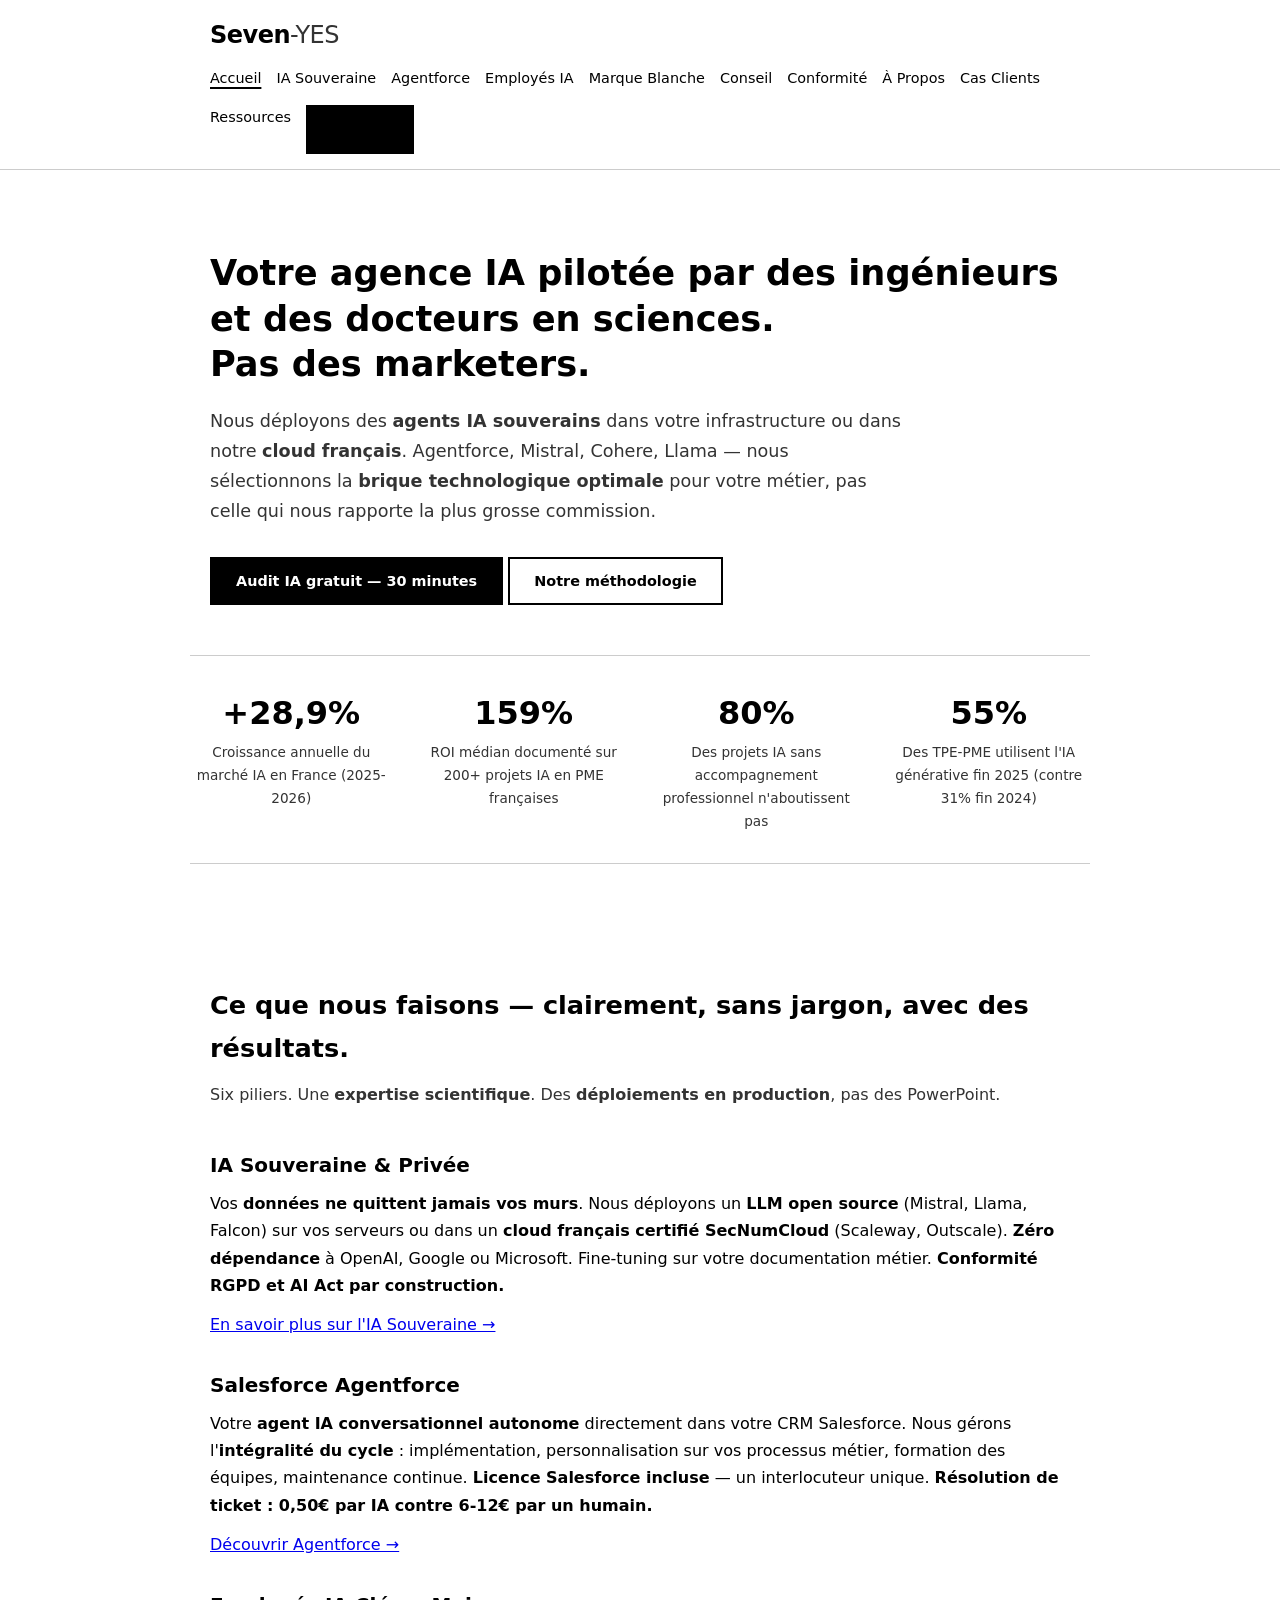
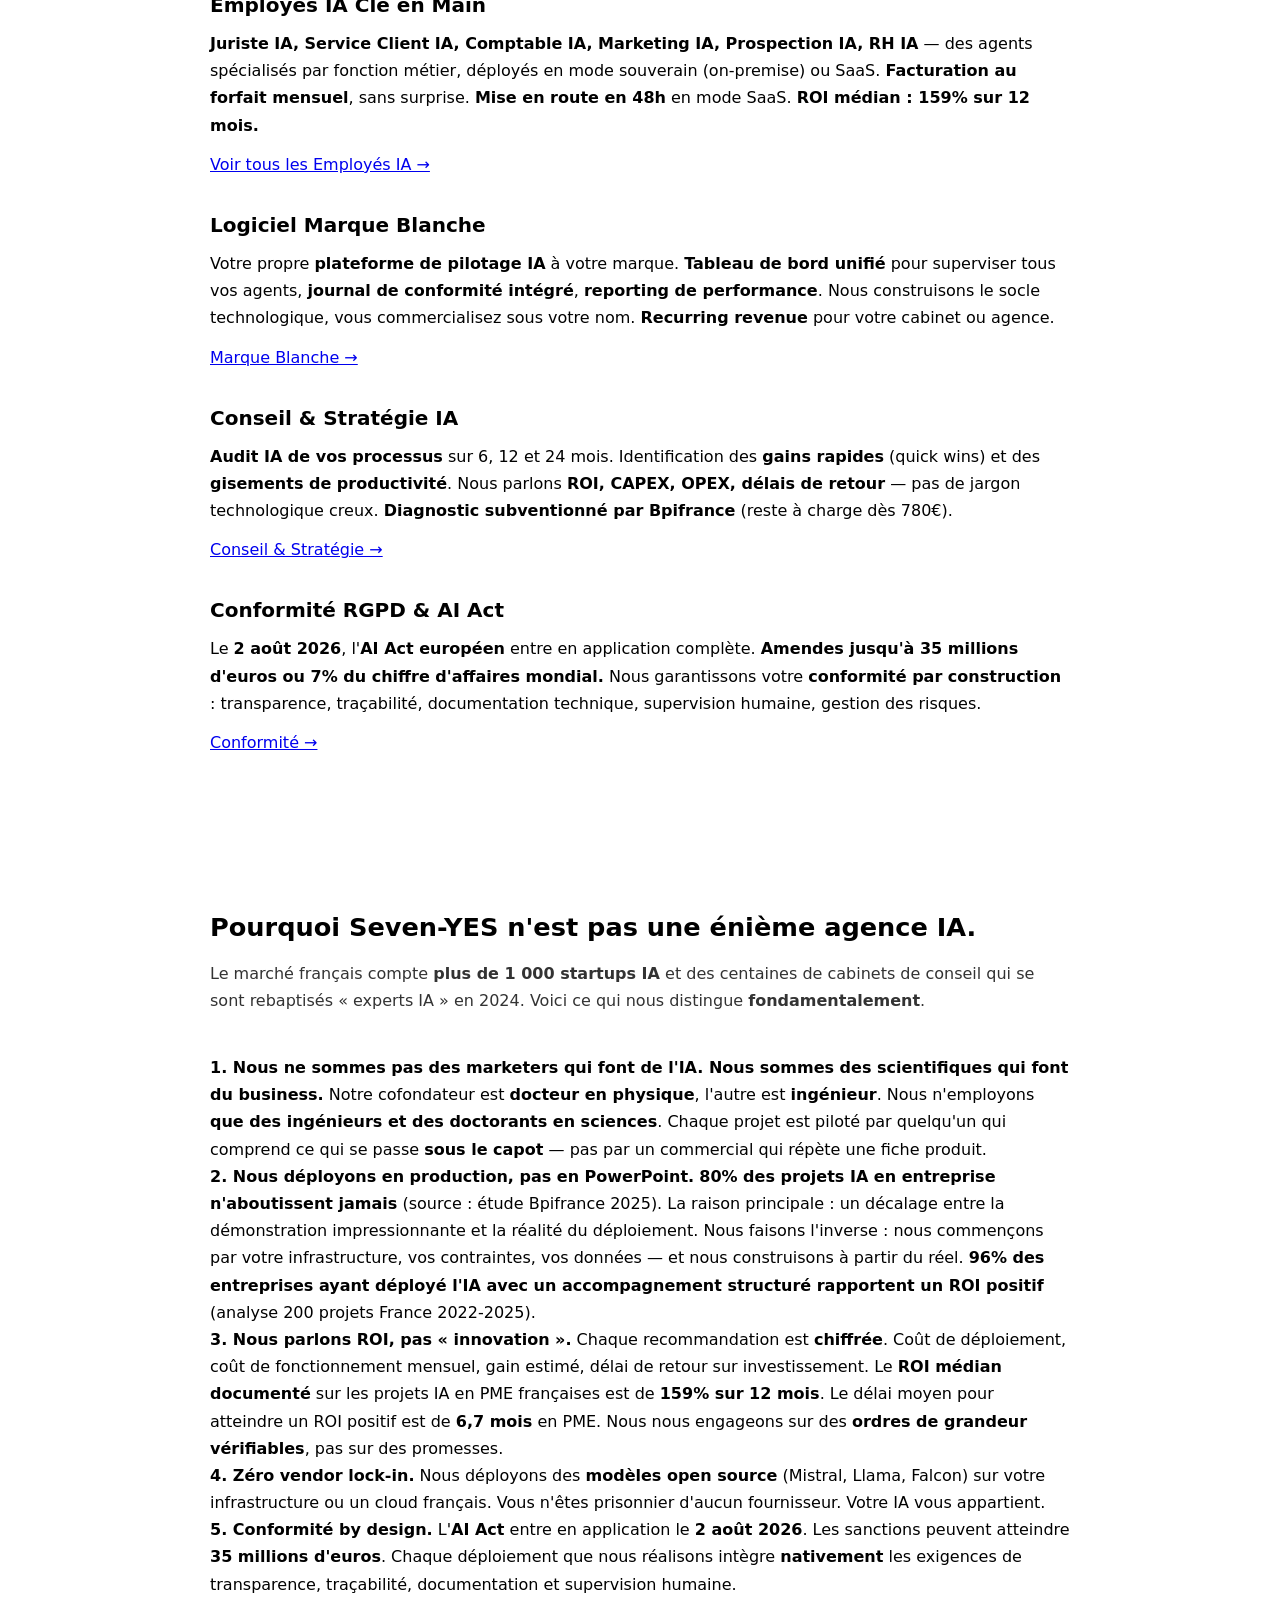
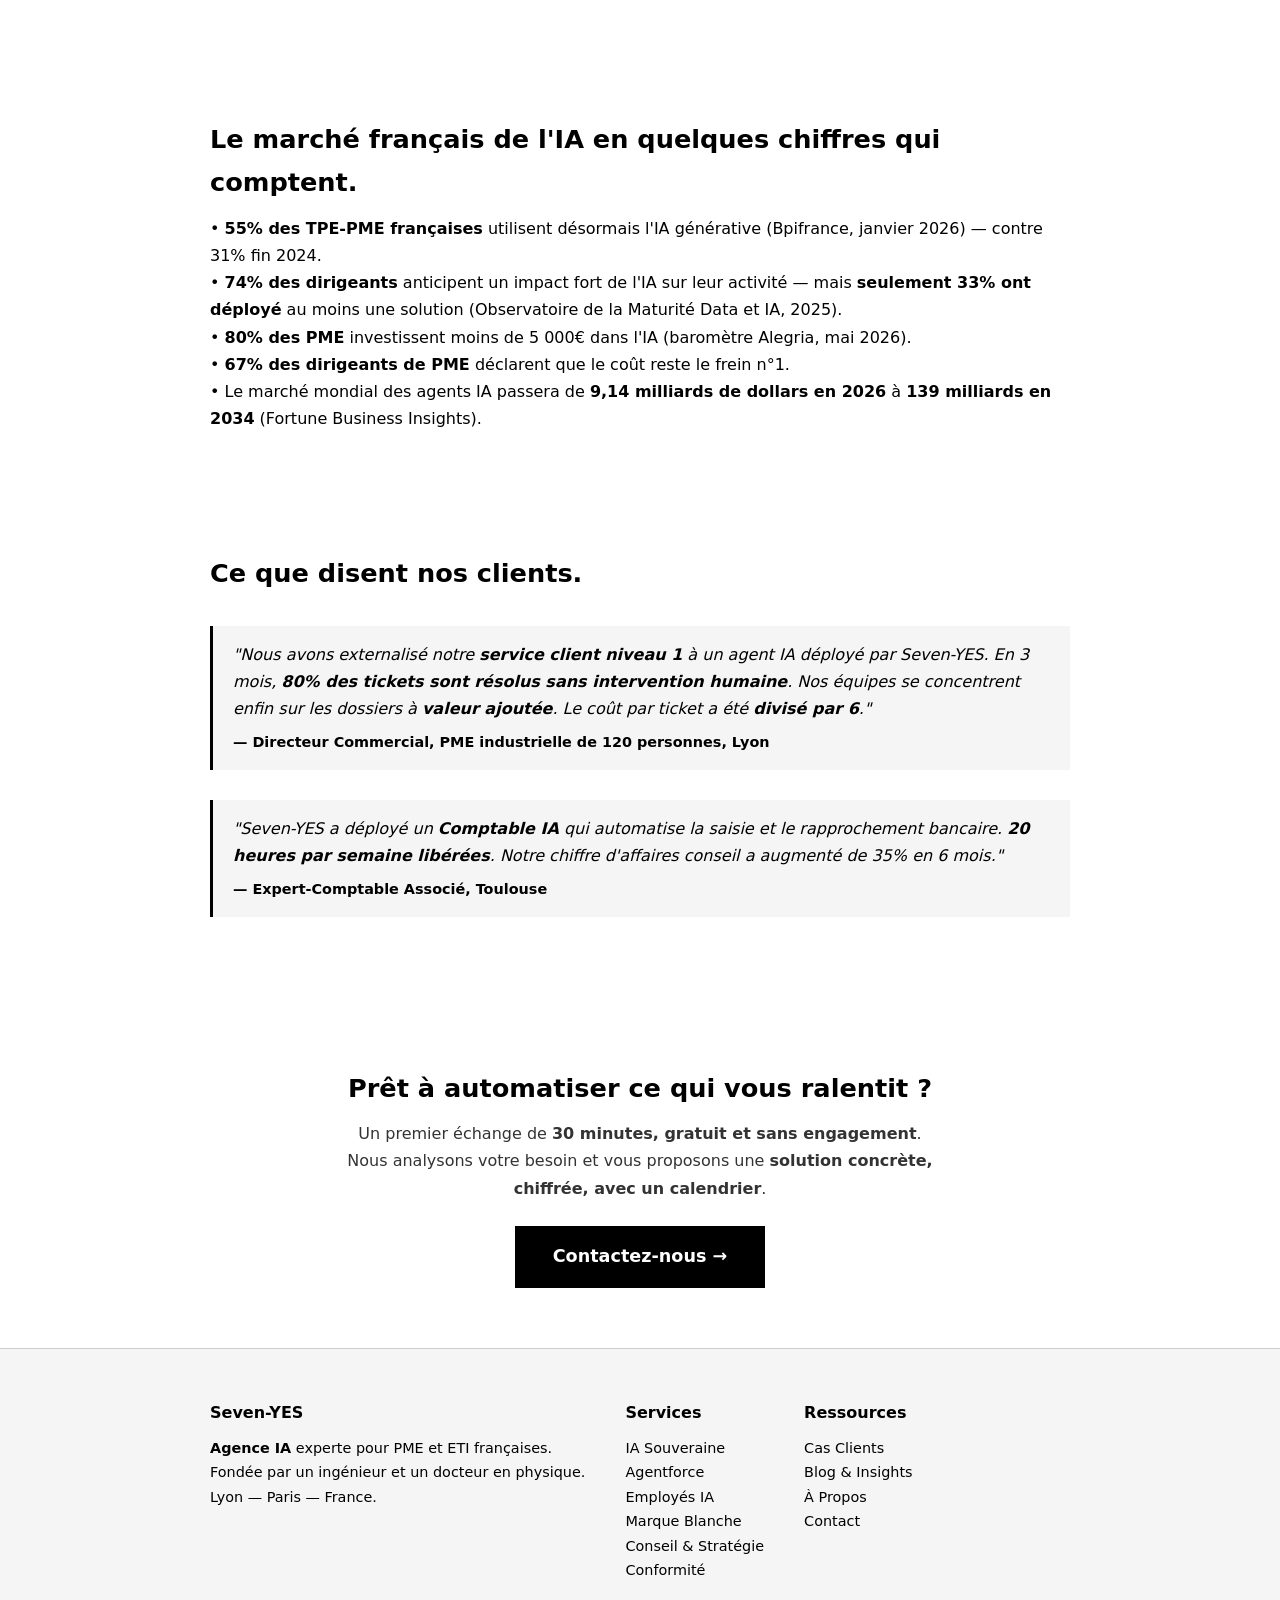
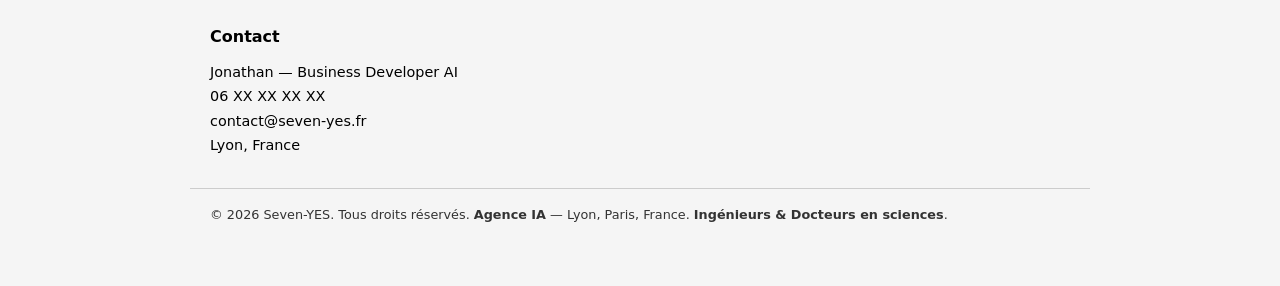
==== index.html @ 1651f6ec "Update index.html" ====
<!DOCTYPE html>
<html lang="fr">
<head>
    <meta charset="UTF-8">
    <meta name="viewport" content="width=device-width, initial-scale=1.0">
    <title>Seven-YES — Agence IA experte | Ingénieurs &amp; Docteurs en sciences | IA souveraine, Agentforce, Employés IA</title>
    <meta name="description" content="Agence IA créée par un ingénieur et un docteur en physique. Nous déployons votre IA souveraine, intégrons Agentforce, créons vos employés IA et votre logiciel en marque blanche. Audit gratuit. Lyon, Paris, France.">
    <link rel="stylesheet" href="style.css">
</head>
<body>
    <header>
        <div class="container">
            <nav>
                <div class="logo">Seven<span>-YES</span></div>
                <div class="nav-links">
                    <a href="index.html" class="active">Accueil</a>
                    <a href="ia-souveraine.html">IA Souveraine</a>
                    <a href="agentforce.html">Agentforce</a>
                    <a href="employes-ia.html">Employés IA</a>
                    <a href="logiciel-marque-blanche.html">Marque Blanche</a>
                    <a href="conseil-strategie.html">Conseil</a>
                    <a href="conformite.html">Conformité</a>
                    <a href="a-propos.html">À Propos</a>
                    <a href="cas-clients.html">Cas Clients</a>
                    <a href="blog.html">Ressources</a>
                    <a href="contact.html" class="btn btn-primary">Contact</a>
                </div>
            </nav>
        </div>
    </header>

    <section class="hero">
        <div class="container">
            <h1>Votre <strong>agence IA</strong> pilotée par des <strong>ingénieurs</strong> et des <strong>docteurs en sciences</strong>.<br>Pas des marketers.</h1>
            <p>Nous déployons des <strong>agents IA souverains</strong> dans votre infrastructure ou dans notre <strong>cloud français</strong>. Agentforce, Mistral, Cohere, Llama — nous sélectionnons la <strong>brique technologique optimale</strong> pour votre métier, pas celle qui nous rapporte la plus grosse commission.</p>
            <div class="btn-group">
                <a href="contact.html" class="btn btn-accent">Audit IA gratuit — 30 minutes</a>
                <a href="conseil-strategie.html" class="btn btn-outline">Notre méthodologie</a>
            </div>
        </div>
    </section>

    <div class="trust-bar">
        <div class="trust-item">
            <div class="num">+28,9%</div>
            <div class="label">Croissance annuelle du marché IA en France (2025-2026)</div>
        </div>
        <div class="trust-item">
            <div class="num">159%</div>
            <div class="label">ROI médian documenté sur 200+ projets IA en PME françaises</div>
        </div>
        <div class="trust-item">
            <div class="num">80%</div>
            <div class="label">Des projets IA sans accompagnement professionnel n'aboutissent pas</div>
        </div>
        <div class="trust-item">
            <div class="num">55%</div>
            <div class="label">Des TPE-PME utilisent l'IA générative fin 2025 (contre 31% fin 2024)</div>
        </div>
    </div>

    <section>
        <div class="container">
            <h2 class="section-title">Ce que nous faisons — <strong>clairement</strong>, <strong>sans jargon</strong>, <strong>avec des résultats</strong>.</h2>
            <p class="section-subtitle">Six piliers. Une <strong>expertise scientifique</strong>. Des <strong>déploiements en production</strong>, pas des PowerPoint.</p>

            <div class="content-block">
                <h3>IA Souveraine &amp; Privée</h3>
                <p>Vos <strong>données ne quittent jamais vos murs</strong>. Nous déployons un <strong>LLM open source</strong> (Mistral, Llama, Falcon) sur vos serveurs ou dans un <strong>cloud français certifié SecNumCloud</strong> (Scaleway, Outscale). <strong>Zéro dépendance</strong> à OpenAI, Google ou Microsoft. Fine-tuning sur votre documentation métier. <strong>Conformité RGPD et AI Act par construction.</strong></p>
                <a href="ia-souveraine.html">En savoir plus sur l'IA Souveraine →</a>
            </div>

            <div class="content-block">
                <h3>Salesforce Agentforce</h3>
                <p>Votre <strong>agent IA conversationnel autonome</strong> directement dans votre CRM Salesforce. Nous gérons l'<strong>intégralité du cycle</strong> : implémentation, personnalisation sur vos processus métier, formation des équipes, maintenance continue. <strong>Licence Salesforce incluse</strong> — un interlocuteur unique. <strong>Résolution de ticket : 0,50€ par IA contre 6-12€ par un humain.</strong></p>
                <a href="agentforce.html">Découvrir Agentforce →</a>
            </div>

            <div class="content-block">
                <h3>Employés IA Clé en Main</h3>
                <p><strong>Juriste IA, Service Client IA, Comptable IA, Marketing IA, Prospection IA, RH IA</strong> — des agents spécialisés par fonction métier, déployés en mode souverain (on-premise) ou SaaS. <strong>Facturation au forfait mensuel</strong>, sans surprise. <strong>Mise en route en 48h</strong> en mode SaaS. <strong>ROI médian : 159% sur 12 mois.</strong></p>
                <a href="employes-ia.html">Voir tous les Employés IA →</a>
            </div>

            <div class="content-block">
                <h3>Logiciel Marque Blanche</h3>
                <p>Votre propre <strong>plateforme de pilotage IA</strong> à votre marque. <strong>Tableau de bord unifié</strong> pour superviser tous vos agents, <strong>journal de conformité intégré</strong>, <strong>reporting de performance</strong>. Nous construisons le socle technologique, vous commercialisez sous votre nom. <strong>Recurring revenue</strong> pour votre cabinet ou agence.</p>
                <a href="logiciel-marque-blanche.html">Marque Blanche →</a>
            </div>

            <div class="content-block">
                <h3>Conseil &amp; Stratégie IA</h3>
                <p><strong>Audit IA de vos processus</strong> sur 6, 12 et 24 mois. Identification des <strong>gains rapides</strong> (quick wins) et des <strong>gisements de productivité</strong>. Nous parlons <strong>ROI, CAPEX, OPEX, délais de retour</strong> — pas de jargon technologique creux. <strong>Diagnostic subventionné par Bpifrance</strong> (reste à charge dès 780€).</p>
                <a href="conseil-strategie.html">Conseil &amp; Stratégie →</a>
            </div>

            <div class="content-block">
                <h3>Conformité RGPD &amp; AI Act</h3>
                <p>Le <strong>2 août 2026</strong>, l'<strong>AI Act européen</strong> entre en application complète. <strong>Amendes jusqu'à 35 millions d'euros ou 7% du chiffre d'affaires mondial.</strong> Nous garantissons votre <strong>conformité par construction</strong> : transparence, traçabilité, documentation technique, supervision humaine, gestion des risques.</p>
                <a href="conformite.html">Conformité →</a>
            </div>
        </div>
    </section>

    <section>
        <div class="container">
            <h2 class="section-title">Pourquoi <strong>Seven-YES</strong> n'est pas une énième agence IA.</h2>
            <p class="section-subtitle">Le marché français compte <strong>plus de 1 000 startups IA</strong> et des centaines de cabinets de conseil qui se sont rebaptisés « experts IA » en 2024. Voici ce qui nous distingue <strong>fondamentalement</strong>.</p>

            <p><strong>1. Nous ne sommes pas des marketers qui font de l'IA. Nous sommes des scientifiques qui font du business.</strong> Notre cofondateur est <strong>docteur en physique</strong>, l'autre est <strong>ingénieur</strong>. Nous n'employons <strong>que des ingénieurs et des doctorants en sciences</strong>. Chaque projet est piloté par quelqu'un qui comprend ce qui se passe <strong>sous le capot</strong> — pas par un commercial qui répète une fiche produit.</p>

            <p><strong>2. Nous déployons en production, pas en PowerPoint.</strong> <strong>80% des projets IA en entreprise n'aboutissent jamais</strong> (source : étude Bpifrance 2025). La raison principale : un décalage entre la démonstration impressionnante et la réalité du déploiement. Nous faisons l'inverse : nous commençons par votre infrastructure, vos contraintes, vos données — et nous construisons à partir du réel. <strong>96% des entreprises ayant déployé l'IA avec un accompagnement structuré rapportent un ROI positif</strong> (analyse 200 projets France 2022-2025).</p>

            <p><strong>3. Nous parlons ROI, pas « innovation ».</strong> Chaque recommandation est <strong>chiffrée</strong>. Coût de déploiement, coût de fonctionnement mensuel, gain estimé, délai de retour sur investissement. Le <strong>ROI médian documenté</strong> sur les projets IA en PME françaises est de <strong>159% sur 12 mois</strong>. Le délai moyen pour atteindre un ROI positif est de <strong>6,7 mois</strong> en PME. Nous nous engageons sur des <strong>ordres de grandeur vérifiables</strong>, pas sur des promesses.</p>

            <p><strong>4. Zéro vendor lock-in.</strong> Nous déployons des <strong>modèles open source</strong> (Mistral, Llama, Falcon) sur votre infrastructure ou un cloud français. Vous n'êtes prisonnier d'aucun fournisseur. Votre IA vous appartient.</p>

            <p><strong>5. Conformité by design.</strong> L'<strong>AI Act</strong> entre en application le <strong>2 août 2026</strong>. Les sanctions peuvent atteindre <strong>35 millions d'euros</strong>. Chaque déploiement que nous réalisons intègre <strong>nativement</strong> les exigences de transparence, traçabilité, documentation et supervision humaine.</p>
        </div>
    </section>

    <section>
        <div class="container">
            <h2 class="section-title">Le marché français de l'IA en <strong>quelques chiffres</strong> qui comptent.</h2>
            <p>• <strong>55% des TPE-PME françaises</strong> utilisent désormais l'IA générative (Bpifrance, janvier 2026) — contre 31% fin 2024.</p>
            <p>• <strong>74% des dirigeants</strong> anticipent un impact fort de l'IA sur leur activité — mais <strong>seulement 33% ont déployé</strong> au moins une solution (Observatoire de la Maturité Data et IA, 2025).</p>
            <p>• <strong>80% des PME</strong> investissent moins de 5 000€ dans l'IA (baromètre Alegria, mai 2026).</p>
            <p>• <strong>67% des dirigeants de PME</strong> déclarent que le coût reste le frein n°1.</p>
            <p>• Le marché mondial des agents IA passera de <strong>9,14 milliards de dollars en 2026</strong> à <strong>139 milliards en 2034</strong> (Fortune Business Insights).</p>
        </div>
    </section>

    <section>
        <div class="container">
            <h2 class="section-title">Ce que disent nos clients.</h2>
            <div class="testimonial">
                <p>"Nous avons externalisé notre <strong>service client niveau 1</strong> à un agent IA déployé par Seven-YES. En 3 mois, <strong>80% des tickets sont résolus sans intervention humaine</strong>. Nos équipes se concentrent enfin sur les dossiers à <strong>valeur ajoutée</strong>. Le coût par ticket a été <strong>divisé par 6</strong>."</p>
                <div class="author">— Directeur Commercial, PME industrielle de 120 personnes, Lyon</div>
            </div>
            <div class="testimonial">
                <p>"Seven-YES a déployé un <strong>Comptable IA</strong> qui automatise la saisie et le rapprochement bancaire. <strong>20 heures par semaine libérées</strong>. Notre chiffre d'affaires conseil a augmenté de 35% en 6 mois."</p>
                <div class="author">— Expert-Comptable Associé, Toulouse</div>
            </div>
        </div>
    </section>

    <section style="text-align:center;">
        <div class="container">
            <h2 class="section-title">Prêt à <strong>automatiser ce qui vous ralentit</strong> ?</h2>
            <p style="color:var(--text-muted); margin-bottom:24px; max-width:600px; margin-left:auto; margin-right:auto;">Un premier échange de <strong>30 minutes, gratuit et sans engagement</strong>. Nous analysons votre besoin et vous proposons une <strong>solution concrète, chiffrée, avec un calendrier</strong>.</p>
            <a href="contact.html" class="btn btn-accent" style="font-size:1.1rem; padding:14px 36px;">Contactez-nous →</a>
        </div>
    </section>

    <footer>
        <div class="container">
            <div>
                <h4>Seven-YES</h4>
                <p><strong>Agence IA</strong> experte pour PME et ETI françaises.<br>Fondée par un ingénieur et un docteur en physique.<br>Lyon — Paris — France.</p>
            </div>
            <div>
                <h4>Services</h4>
                <p><a href="ia-souveraine.html">IA Souveraine</a></p>
                <p><a href="agentforce.html">Agentforce</a></p>
                <p><a href="employes-ia.html">Employés IA</a></p>
                <p><a href="logiciel-marque-blanche.html">Marque Blanche</a></p>
                <p><a href="conseil-strategie.html">Conseil &amp; Stratégie</a></p>
                <p><a href="conformite.html">Conformité</a></p>
            </div>
            <div>
                <h4>Ressources</h4>
                <p><a href="cas-clients.html">Cas Clients</a></p>
                <p><a href="blog.html">Blog &amp; Insights</a></p>
                <p><a href="a-propos.html">À Propos</a></p>
                <p><a href="contact.html">Contact</a></p>
            </div>
            <div>
                <h4>Contact</h4>
                <p>Jonathan — Business Developer AI</p>
                <p>06 XX XX XX XX</p>
                <p>contact@seven-yes.fr</p>
                <p>Lyon, France</p>
            </div>
        </div>
        <div class="container bottom">
            <p>© 2026 Seven-YES. Tous droits réservés. <strong>Agence IA</strong> — Lyon, Paris, France. <strong>Ingénieurs &amp; Docteurs en sciences</strong>.</p>
        </div>
    </footer>
</body>
</html>
---- style.css ----
:root {
    --bg: #ffffff;
    --text: #000000;
    --text-muted: #333333;
    --border: #cccccc;
    --accent: #000000;
    --accent-hover: #333333;
    --surface: #f5f5f5;
    --font: 'Inter', system-ui, -apple-system, sans-serif;
}

* { margin: 0; padding: 0; box-sizing: border-box; }

body {
    font-family: var(--font);
    color: var(--text);
    background: var(--bg);
    line-height: 1.7;
    font-size: 16px;
}

.container {
    max-width: 900px;
    margin: 0 auto;
    padding: 0 20px;
}

/* Header / Nav */
header {
    border-bottom: 1px solid var(--border);
    padding: 15px 0;
    background: var(--bg);
}
.logo {
    font-weight: 700;
    font-size: 1.5rem;
    letter-spacing: -0.5px;
}
.logo span { font-weight: 400; color: var(--text-muted); }

nav {
    display: flex;
    justify-content: space-between;
    align-items: center;
    flex-wrap: wrap;
    gap: 10px;
}

.nav-links {
    display: flex;
    gap: 15px;
    flex-wrap: wrap;
}
.nav-links a {
    text-decoration: none;
    color: var(--text);
    font-weight: 500;
    font-size: 0.9rem;
}
.nav-links a:hover,
.nav-links a.active {
    text-decoration: underline;
    text-underline-offset: 4px;
    text-decoration-thickness: 2px;
}

.btn {
    display: inline-block;
    padding: 10px 24px;
    font-weight: 600;
    border: 2px solid var(--accent);
    background: var(--accent);
    color: #fff;
    text-decoration: none;
    font-size: 0.9rem;
    transition: background 0.2s;
}
.btn:hover { background: var(--accent-hover); }
.btn-outline {
    background: transparent;
    color: var(--accent);
}
.btn-outline:hover {
    background: var(--accent);
    color: #fff;
}
.btn-accent {
    background: var(--accent);
    border-color: var(--accent);
    color: #fff;
}

/* Hero */
.hero {
    padding: 80px 0 50px;
    text-align: left;
}
.hero h1 {
    font-size: 2.2rem;
    line-height: 1.3;
    margin-bottom: 20px;
}
.hero p {
    font-size: 1.1rem;
    color: var(--text-muted);
    max-width: 700px;
    margin-bottom: 30px;
}

/* Trust bar */
.trust-bar {
    display: flex;
    flex-wrap: wrap;
    gap: 30px;
    padding: 30px 0;
    border-top: 1px solid var(--border);
    border-bottom: 1px solid var(--border);
    margin: 0 auto 60px;
    max-width: 900px;
}
.trust-item {
    flex: 1 1 200px;
    text-align: center;
}
.trust-item .num {
    font-size: 2rem;
    font-weight: 700;
    color: var(--text);
}
.trust-item .label {
    font-size: 0.85rem;
    color: var(--text-muted);
}

/* Sections */
section {
    padding: 60px 0;
}
.section-title {
    font-size: 1.6rem;
    margin-bottom: 10px;
    font-weight: 700;
}
.section-subtitle {
    color: var(--text-muted);
    margin-bottom: 40px;
    font-size: 1rem;
}

/* Text blocks – NO CARDS */
.content-block {
    margin-bottom: 30px;
}
.content-block h3 {
    font-size: 1.25rem;
    margin-bottom: 8px;
    font-weight: 700;
}
.content-block p {
    margin-bottom: 12px;
}

/* Testimonial */
.testimonial {
    border-left: 3px solid var(--accent);
    padding: 15px 20px;
    margin: 30px 0;
    background: var(--surface);
}
.testimonial p {
    font-style: italic;
    margin-bottom: 8px;
}
.testimonial .author {
    font-weight: 600;
    font-size: 0.9rem;
}

/* Footer */
footer {
    background: var(--surface);
    border-top: 1px solid var(--border);
    padding: 50px 0 30px;
    font-size: 0.9rem;
}
footer .container {
    display: flex;
    flex-wrap: wrap;
    gap: 40px;
    margin-bottom: 30px;
}
footer h4 {
    font-size: 1rem;
    margin-bottom: 10px;
}
footer a {
    color: var(--text);
    text-decoration: none;
}
footer a:hover { text-decoration: underline; }
.bottom {
    border-top: 1px solid var(--border);
    padding-top: 15px;
    text-align: center;
    color: var(--text-muted);
    font-size: 0.8rem;
}

/* Forms */
.form-group {
    margin-bottom: 20px;
}
.form-group label {
    display: block;
    font-weight: 600;
    margin-bottom: 5px;
}
.form-group input,
.form-group textarea {
    width: 100%;
    padding: 10px;
    border: 2px solid var(--border);
    font-family: inherit;
    font-size: 1rem;
    background: #fff;
}
.form-group textarea {
    min-height: 120px;
    resize: vertical;
}

/* Logo marks */
.brand-logo {
    font-weight: 700;
    letter-spacing: 0.5px;
    border-bottom: 2px solid var(--accent);
    padding-bottom: 1px;
}

/* Responsive */
@media (max-width: 600px) {
    .hero h1 { font-size: 1.6rem; }
}
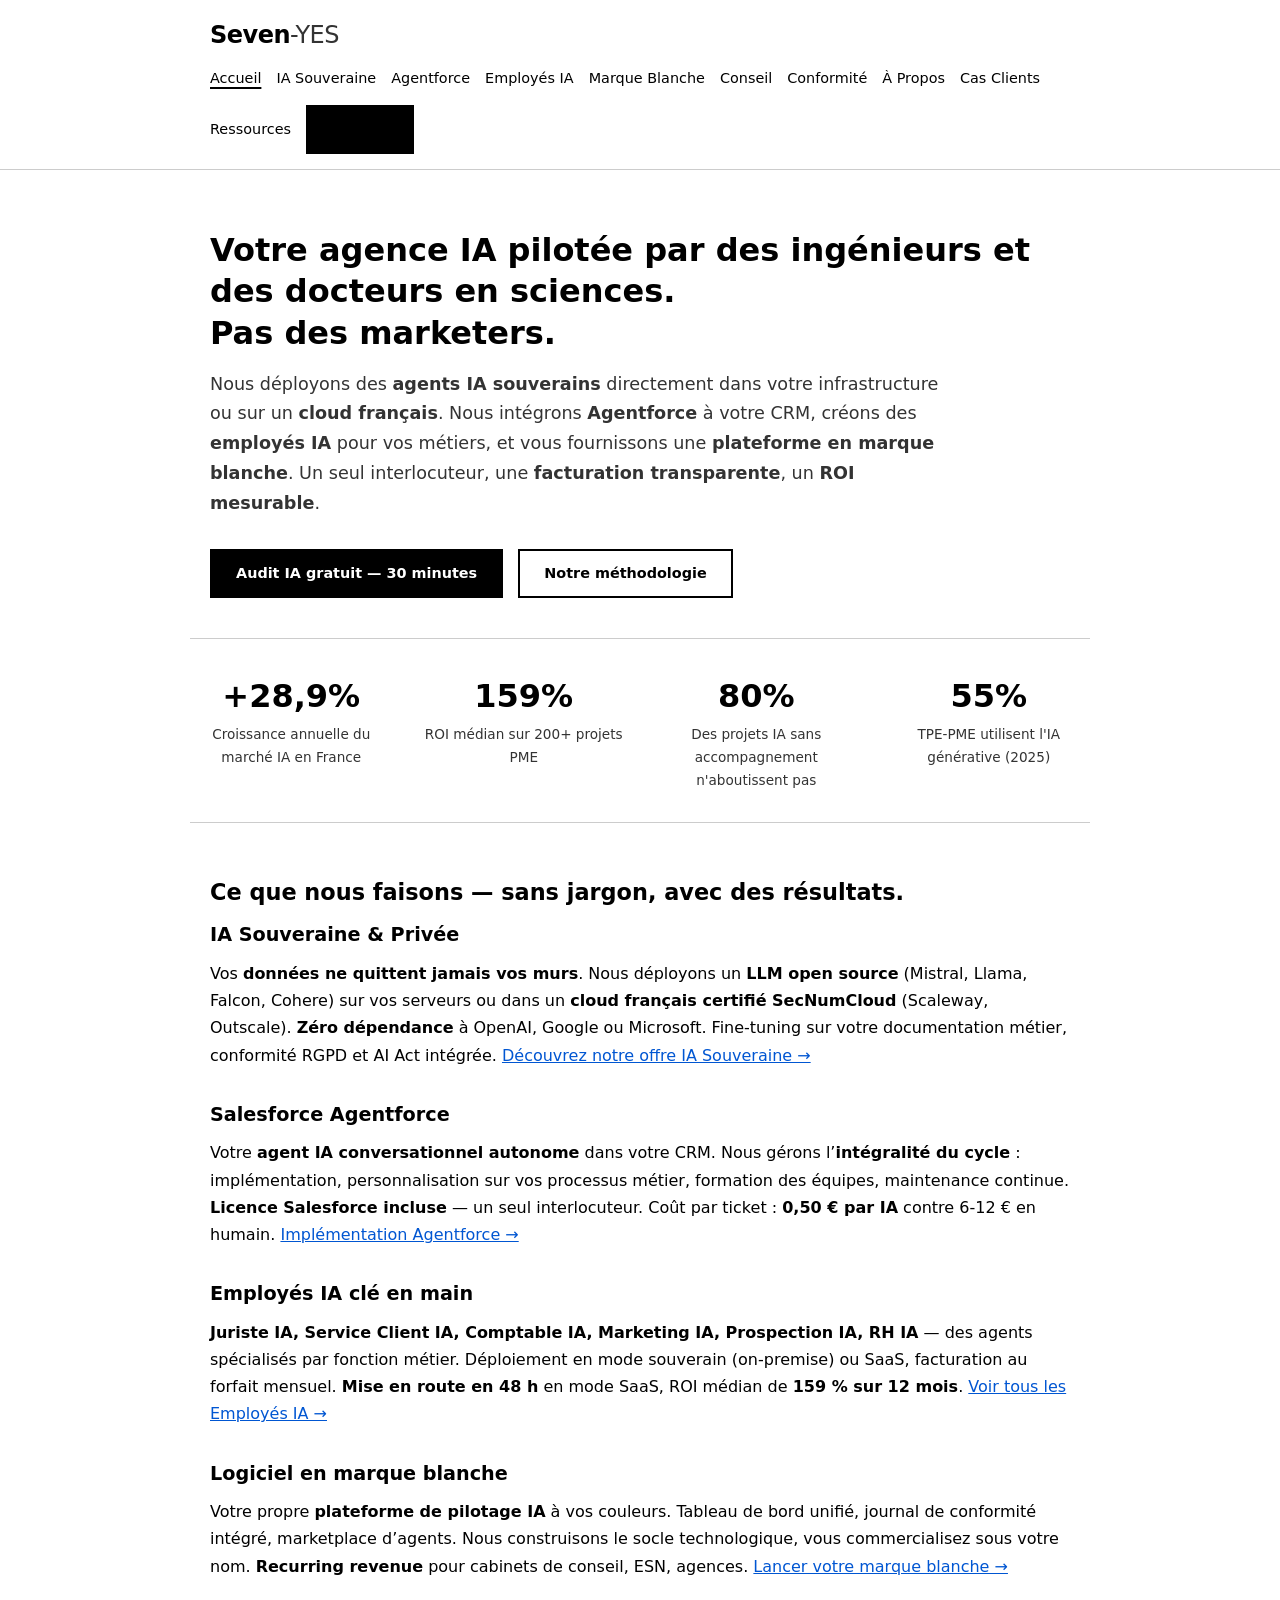
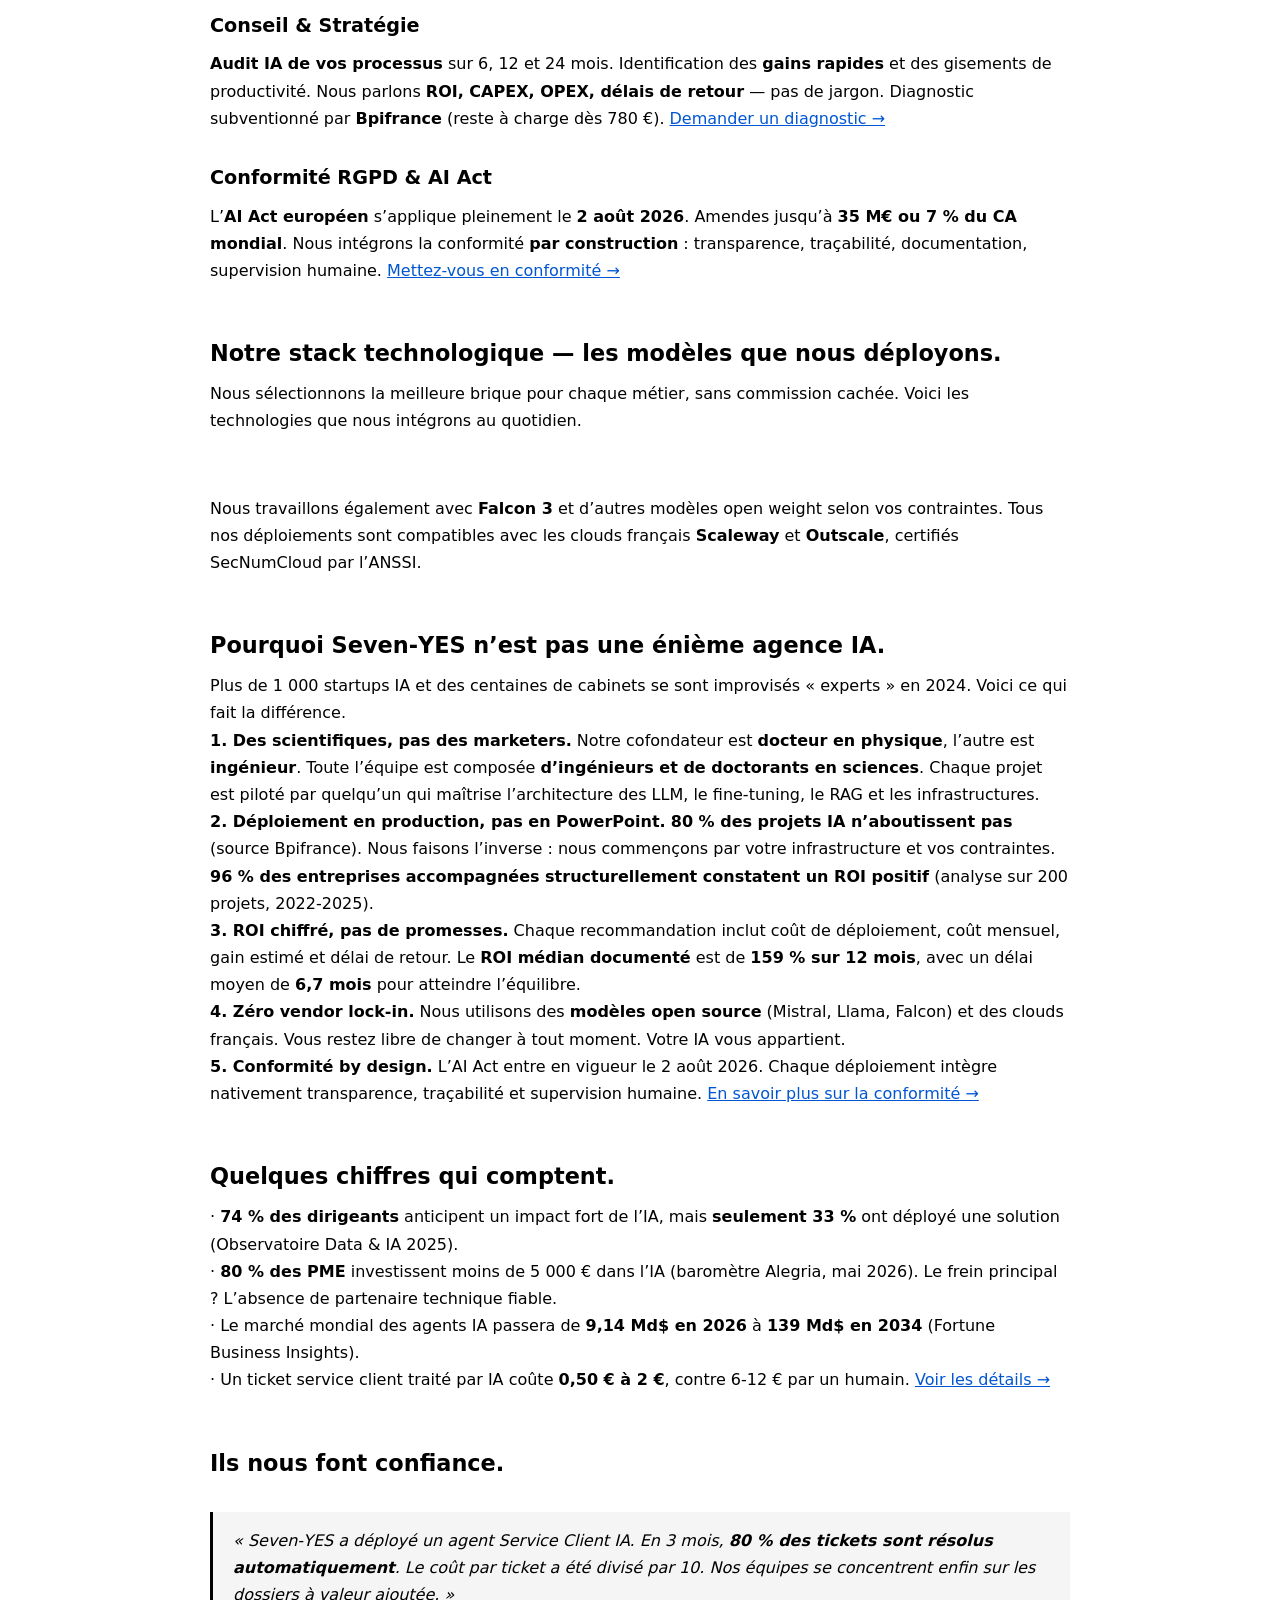
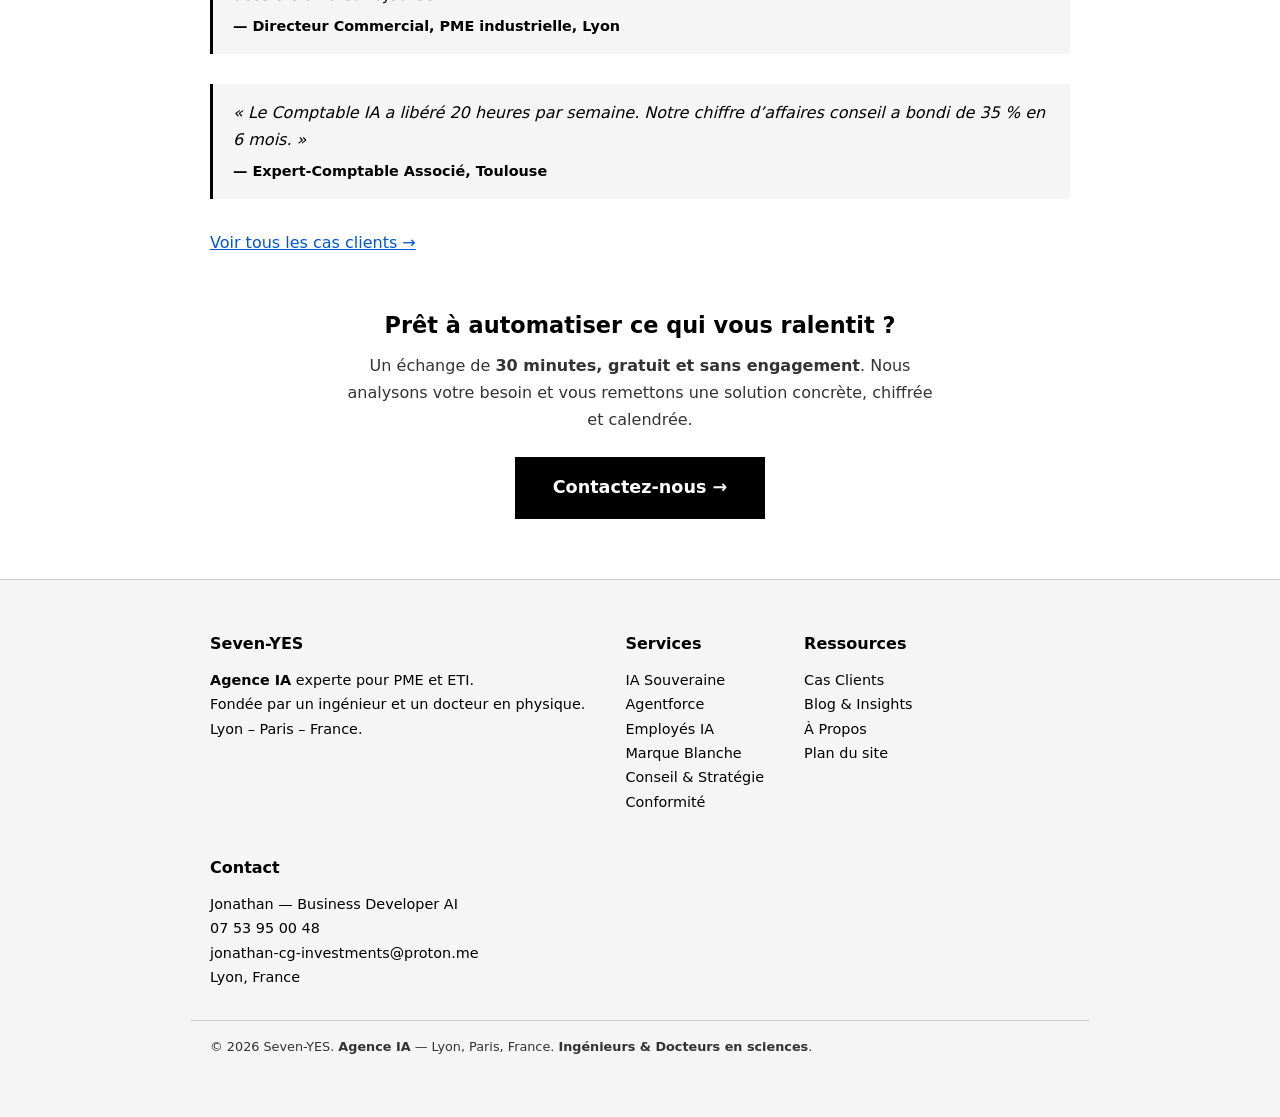
==== commit eb3498b3: "Update index.html" ====
--- a/index.html
+++ b/index.html
@@ -3,9 +3,233 @@
 <head>
     <meta charset="UTF-8">
     <meta name="viewport" content="width=device-width, initial-scale=1.0">
-    <title>Seven-YES — Agence IA experte | Ingénieurs &amp; Docteurs en sciences | IA souveraine, Agentforce, Employés IA</title>
+    <title>Seven-YES — Agence IA experte | Ingénieurs & Docteurs en sciences | IA souveraine, Agentforce, Employés IA</title>
     <meta name="description" content="Agence IA créée par un ingénieur et un docteur en physique. Nous déployons votre IA souveraine, intégrons Agentforce, créons vos employés IA et votre logiciel en marque blanche. Audit gratuit. Lyon, Paris, France.">
     <link rel="stylesheet" href="style.css">
+    <!-- Style additionnel pour les liens bleus et le bouton -->
+    <style>
+        :root {
+            --bg: #ffffff;
+            --text: #000000;
+            --text-muted: #333333;
+            --link: #0056d2;
+            --border: #cccccc;
+            --accent: #000000;
+            --accent-hover: #333333;
+            --surface: #f5f5f5;
+        }
+
+        body {
+            font-family: 'Inter', system-ui, -apple-system, sans-serif;
+            color: var(--text);
+            background: var(--bg);
+            line-height: 1.7;
+            font-size: 16px;
+        }
+
+        a {
+            color: var(--link);
+            text-decoration: underline;
+        }
+
+        a:hover {
+            color: #003c99;
+        }
+
+        /* surcharges pour la navigation */
+        header a, .nav-links a, .btn {
+            color: var(--text);
+            text-decoration: none;
+        }
+        .nav-links a:hover, .nav-links a.active {
+            color: var(--text);
+            text-decoration: underline;
+            text-underline-offset: 4px;
+            text-decoration-thickness: 2px;
+        }
+
+        .btn {
+            display: inline-block;
+            padding: 10px 24px;
+            font-weight: 600;
+            border: 2px solid var(--accent);
+            background: var(--accent);
+            color: #fff;
+            text-decoration: none;
+            font-size: 0.9rem;
+            transition: background 0.2s;
+        }
+        .btn:hover {
+            background: var(--accent-hover);
+            color: #fff;
+            text-decoration: none;
+        }
+        .btn-outline {
+            background: transparent;
+            color: var(--accent);
+        }
+        .btn-outline:hover {
+            background: var(--accent);
+            color: #fff;
+        }
+        .btn-accent {
+            background: var(--accent);
+            border-color: var(--accent);
+            color: #fff;
+        }
+        .btn-accent:hover {
+            background: var(--accent-hover);
+            color: #fff;
+        }
+
+        .logo {
+            font-weight: 700;
+            font-size: 1.5rem;
+            color: var(--text);
+        }
+        .logo span {
+            font-weight: 400;
+            color: var(--text-muted);
+        }
+
+        .container {
+            max-width: 900px;
+            margin: 0 auto;
+            padding: 0 20px;
+        }
+
+        header {
+            border-bottom: 1px solid var(--border);
+            padding: 15px 0;
+            background: var(--bg);
+        }
+        nav {
+            display: flex;
+            justify-content: space-between;
+            align-items: center;
+            flex-wrap: wrap;
+            gap: 10px;
+        }
+        .nav-links {
+            display: flex;
+            gap: 15px;
+            flex-wrap: wrap;
+            align-items: center;
+        }
+
+        .hero {
+            padding: 60px 0 40px;
+        }
+        .hero h1 {
+            font-size: 2rem;
+            line-height: 1.3;
+            margin-bottom: 15px;
+            color: var(--text);
+        }
+        .hero p {
+            font-size: 1.1rem;
+            color: var(--text-muted);
+            max-width: 750px;
+        }
+        .trust-bar {
+            display: flex;
+            flex-wrap: wrap;
+            gap: 30px;
+            padding: 30px 0;
+            border-top: 1px solid var(--border);
+            border-bottom: 1px solid var(--border);
+            margin-bottom: 50px;
+        }
+        .trust-item {
+            flex: 1 1 200px;
+            text-align: center;
+        }
+        .trust-item .num {
+            font-size: 2rem;
+            font-weight: 700;
+            color: var(--text);
+        }
+        .trust-item .label {
+            font-size: 0.85rem;
+            color: var(--text-muted);
+        }
+        .section-title {
+            font-size: 1.4rem;
+            margin-bottom: 8px;
+            font-weight: 700;
+            color: var(--text);
+        }
+        .content-block {
+            margin-bottom: 30px;
+        }
+        .testimonial {
+            border-left: 3px solid var(--accent);
+            padding: 15px 20px;
+            margin: 30px 0;
+            background: var(--surface);
+        }
+        .testimonial p {
+            font-style: italic;
+            margin-bottom: 6px;
+        }
+        .testimonial .author {
+            font-weight: 600;
+            font-size: 0.9rem;
+        }
+        .logo-grid {
+            display: flex;
+            flex-wrap: wrap;
+            align-items: center;
+            gap: 25px;
+            margin: 30px 0;
+        }
+        .logo-grid img {
+            height: 40px;
+            width: auto;
+            filter: grayscale(1);
+            transition: filter 0.2s;
+        }
+        .logo-grid img:hover {
+            filter: none;
+        }
+        footer {
+            background: var(--surface);
+            border-top: 1px solid var(--border);
+            padding: 50px 0 30px;
+            font-size: 0.9rem;
+        }
+        footer .container {
+            display: flex;
+            flex-wrap: wrap;
+            gap: 40px;
+            margin-bottom: 30px;
+        }
+        footer h4 {
+            font-size: 1rem;
+            margin-bottom: 10px;
+            color: var(--text);
+        }
+        footer a {
+            color: var(--text);
+            text-decoration: none;
+        }
+        footer a:hover {
+            text-decoration: underline;
+            color: var(--text);
+        }
+        .bottom {
+            border-top: 1px solid var(--border);
+            padding-top: 15px;
+            text-align: center;
+            color: var(--text-muted);
+            font-size: 0.8rem;
+        }
+
+        @media (max-width: 600px) {
+            .hero h1 { font-size: 1.6rem; }
+            .logo-grid { justify-content: center; }
+        }
+    </style>
 </head>
 <body>
     <header>
@@ -23,7 +247,7 @@
                     <a href="a-propos.html">À Propos</a>
                     <a href="cas-clients.html">Cas Clients</a>
                     <a href="blog.html">Ressources</a>
-                    <a href="contact.html" class="btn btn-primary">Contact</a>
+                    <a href="contact.html" class="btn">Contact</a>
                 </div>
             </nav>
         </div>
@@ -32,131 +256,117 @@
     <section class="hero">
         <div class="container">
             <h1>Votre <strong>agence IA</strong> pilotée par des <strong>ingénieurs</strong> et des <strong>docteurs en sciences</strong>.<br>Pas des marketers.</h1>
-            <p>Nous déployons des <strong>agents IA souverains</strong> dans votre infrastructure ou dans notre <strong>cloud français</strong>. Agentforce, Mistral, Cohere, Llama — nous sélectionnons la <strong>brique technologique optimale</strong> pour votre métier, pas celle qui nous rapporte la plus grosse commission.</p>
-            <div class="btn-group">
+            <p>Nous déployons des <strong>agents IA souverains</strong> directement dans votre infrastructure ou sur un <strong>cloud français</strong>. Nous intégrons <strong>Agentforce</strong> à votre CRM, créons des <strong>employés IA</strong> pour vos métiers, et vous fournissons une <strong>plateforme en marque blanche</strong>. Un seul interlocuteur, une <strong>facturation transparente</strong>, un <strong>ROI mesurable</strong>.</p>
+            <div>
                 <a href="contact.html" class="btn btn-accent">Audit IA gratuit — 30 minutes</a>
-                <a href="conseil-strategie.html" class="btn btn-outline">Notre méthodologie</a>
+                <a href="conseil-strategie.html" class="btn btn-outline" style="margin-left:10px;">Notre méthodologie</a>
             </div>
         </div>
     </section>
 
-    <div class="trust-bar">
+    <div class="trust-bar container">
         <div class="trust-item">
             <div class="num">+28,9%</div>
-            <div class="label">Croissance annuelle du marché IA en France (2025-2026)</div>
+            <div class="label">Croissance annuelle du marché IA en France</div>
         </div>
         <div class="trust-item">
             <div class="num">159%</div>
-            <div class="label">ROI médian documenté sur 200+ projets IA en PME françaises</div>
+            <div class="label">ROI médian sur 200+ projets PME</div>
         </div>
         <div class="trust-item">
             <div class="num">80%</div>
-            <div class="label">Des projets IA sans accompagnement professionnel n'aboutissent pas</div>
+            <div class="label">Des projets IA sans accompagnement n'aboutissent pas</div>
         </div>
         <div class="trust-item">
             <div class="num">55%</div>
-            <div class="label">Des TPE-PME utilisent l'IA générative fin 2025 (contre 31% fin 2024)</div>
-        </div>
-    </div>
-
-    <section>
-        <div class="container">
-            <h2 class="section-title">Ce que nous faisons — <strong>clairement</strong>, <strong>sans jargon</strong>, <strong>avec des résultats</strong>.</h2>
-            <p class="section-subtitle">Six piliers. Une <strong>expertise scientifique</strong>. Des <strong>déploiements en production</strong>, pas des PowerPoint.</p>
-
-            <div class="content-block">
-                <h3>IA Souveraine &amp; Privée</h3>
-                <p>Vos <strong>données ne quittent jamais vos murs</strong>. Nous déployons un <strong>LLM open source</strong> (Mistral, Llama, Falcon) sur vos serveurs ou dans un <strong>cloud français certifié SecNumCloud</strong> (Scaleway, Outscale). <strong>Zéro dépendance</strong> à OpenAI, Google ou Microsoft. Fine-tuning sur votre documentation métier. <strong>Conformité RGPD et AI Act par construction.</strong></p>
-                <a href="ia-souveraine.html">En savoir plus sur l'IA Souveraine →</a>
-            </div>
-
-            <div class="content-block">
-                <h3>Salesforce Agentforce</h3>
-                <p>Votre <strong>agent IA conversationnel autonome</strong> directement dans votre CRM Salesforce. Nous gérons l'<strong>intégralité du cycle</strong> : implémentation, personnalisation sur vos processus métier, formation des équipes, maintenance continue. <strong>Licence Salesforce incluse</strong> — un interlocuteur unique. <strong>Résolution de ticket : 0,50€ par IA contre 6-12€ par un humain.</strong></p>
-                <a href="agentforce.html">Découvrir Agentforce →</a>
-            </div>
-
-            <div class="content-block">
-                <h3>Employés IA Clé en Main</h3>
-                <p><strong>Juriste IA, Service Client IA, Comptable IA, Marketing IA, Prospection IA, RH IA</strong> — des agents spécialisés par fonction métier, déployés en mode souverain (on-premise) ou SaaS. <strong>Facturation au forfait mensuel</strong>, sans surprise. <strong>Mise en route en 48h</strong> en mode SaaS. <strong>ROI médian : 159% sur 12 mois.</strong></p>
-                <a href="employes-ia.html">Voir tous les Employés IA →</a>
-            </div>
-
-            <div class="content-block">
-                <h3>Logiciel Marque Blanche</h3>
-                <p>Votre propre <strong>plateforme de pilotage IA</strong> à votre marque. <strong>Tableau de bord unifié</strong> pour superviser tous vos agents, <strong>journal de conformité intégré</strong>, <strong>reporting de performance</strong>. Nous construisons le socle technologique, vous commercialisez sous votre nom. <strong>Recurring revenue</strong> pour votre cabinet ou agence.</p>
-                <a href="logiciel-marque-blanche.html">Marque Blanche →</a>
-            </div>
-
-            <div class="content-block">
-                <h3>Conseil &amp; Stratégie IA</h3>
-                <p><strong>Audit IA de vos processus</strong> sur 6, 12 et 24 mois. Identification des <strong>gains rapides</strong> (quick wins) et des <strong>gisements de productivité</strong>. Nous parlons <strong>ROI, CAPEX, OPEX, délais de retour</strong> — pas de jargon technologique creux. <strong>Diagnostic subventionné par Bpifrance</strong> (reste à charge dès 780€).</p>
-                <a href="conseil-strategie.html">Conseil &amp; Stratégie →</a>
-            </div>
-
-            <div class="content-block">
-                <h3>Conformité RGPD &amp; AI Act</h3>
-                <p>Le <strong>2 août 2026</strong>, l'<strong>AI Act européen</strong> entre en application complète. <strong>Amendes jusqu'à 35 millions d'euros ou 7% du chiffre d'affaires mondial.</strong> Nous garantissons votre <strong>conformité par construction</strong> : transparence, traçabilité, documentation technique, supervision humaine, gestion des risques.</p>
-                <a href="conformite.html">Conformité →</a>
-            </div>
-        </div>
-    </section>
-
-    <section>
-        <div class="container">
-            <h2 class="section-title">Pourquoi <strong>Seven-YES</strong> n'est pas une énième agence IA.</h2>
-            <p class="section-subtitle">Le marché français compte <strong>plus de 1 000 startups IA</strong> et des centaines de cabinets de conseil qui se sont rebaptisés « experts IA » en 2024. Voici ce qui nous distingue <strong>fondamentalement</strong>.</p>
-
-            <p><strong>1. Nous ne sommes pas des marketers qui font de l'IA. Nous sommes des scientifiques qui font du business.</strong> Notre cofondateur est <strong>docteur en physique</strong>, l'autre est <strong>ingénieur</strong>. Nous n'employons <strong>que des ingénieurs et des doctorants en sciences</strong>. Chaque projet est piloté par quelqu'un qui comprend ce qui se passe <strong>sous le capot</strong> — pas par un commercial qui répète une fiche produit.</p>
-
-            <p><strong>2. Nous déployons en production, pas en PowerPoint.</strong> <strong>80% des projets IA en entreprise n'aboutissent jamais</strong> (source : étude Bpifrance 2025). La raison principale : un décalage entre la démonstration impressionnante et la réalité du déploiement. Nous faisons l'inverse : nous commençons par votre infrastructure, vos contraintes, vos données — et nous construisons à partir du réel. <strong>96% des entreprises ayant déployé l'IA avec un accompagnement structuré rapportent un ROI positif</strong> (analyse 200 projets France 2022-2025).</p>
-
-            <p><strong>3. Nous parlons ROI, pas « innovation ».</strong> Chaque recommandation est <strong>chiffrée</strong>. Coût de déploiement, coût de fonctionnement mensuel, gain estimé, délai de retour sur investissement. Le <strong>ROI médian documenté</strong> sur les projets IA en PME françaises est de <strong>159% sur 12 mois</strong>. Le délai moyen pour atteindre un ROI positif est de <strong>6,7 mois</strong> en PME. Nous nous engageons sur des <strong>ordres de grandeur vérifiables</strong>, pas sur des promesses.</p>
-
-            <p><strong>4. Zéro vendor lock-in.</strong> Nous déployons des <strong>modèles open source</strong> (Mistral, Llama, Falcon) sur votre infrastructure ou un cloud français. Vous n'êtes prisonnier d'aucun fournisseur. Votre IA vous appartient.</p>
-
-            <p><strong>5. Conformité by design.</strong> L'<strong>AI Act</strong> entre en application le <strong>2 août 2026</strong>. Les sanctions peuvent atteindre <strong>35 millions d'euros</strong>. Chaque déploiement que nous réalisons intègre <strong>nativement</strong> les exigences de transparence, traçabilité, documentation et supervision humaine.</p>
-        </div>
-    </section>
-
-    <section>
-        <div class="container">
-            <h2 class="section-title">Le marché français de l'IA en <strong>quelques chiffres</strong> qui comptent.</h2>
-            <p>• <strong>55% des TPE-PME françaises</strong> utilisent désormais l'IA générative (Bpifrance, janvier 2026) — contre 31% fin 2024.</p>
-            <p>• <strong>74% des dirigeants</strong> anticipent un impact fort de l'IA sur leur activité — mais <strong>seulement 33% ont déployé</strong> au moins une solution (Observatoire de la Maturité Data et IA, 2025).</p>
-            <p>• <strong>80% des PME</strong> investissent moins de 5 000€ dans l'IA (baromètre Alegria, mai 2026).</p>
-            <p>• <strong>67% des dirigeants de PME</strong> déclarent que le coût reste le frein n°1.</p>
-            <p>• Le marché mondial des agents IA passera de <strong>9,14 milliards de dollars en 2026</strong> à <strong>139 milliards en 2034</strong> (Fortune Business Insights).</p>
-        </div>
-    </section>
-
-    <section>
-        <div class="container">
-            <h2 class="section-title">Ce que disent nos clients.</h2>
-            <div class="testimonial">
-                <p>"Nous avons externalisé notre <strong>service client niveau 1</strong> à un agent IA déployé par Seven-YES. En 3 mois, <strong>80% des tickets sont résolus sans intervention humaine</strong>. Nos équipes se concentrent enfin sur les dossiers à <strong>valeur ajoutée</strong>. Le coût par ticket a été <strong>divisé par 6</strong>."</p>
-                <div class="author">— Directeur Commercial, PME industrielle de 120 personnes, Lyon</div>
-            </div>
-            <div class="testimonial">
-                <p>"Seven-YES a déployé un <strong>Comptable IA</strong> qui automatise la saisie et le rapprochement bancaire. <strong>20 heures par semaine libérées</strong>. Notre chiffre d'affaires conseil a augmenté de 35% en 6 mois."</p>
-                <div class="author">— Expert-Comptable Associé, Toulouse</div>
-            </div>
-        </div>
-    </section>
-
-    <section style="text-align:center;">
-        <div class="container">
-            <h2 class="section-title">Prêt à <strong>automatiser ce qui vous ralentit</strong> ?</h2>
-            <p style="color:var(--text-muted); margin-bottom:24px; max-width:600px; margin-left:auto; margin-right:auto;">Un premier échange de <strong>30 minutes, gratuit et sans engagement</strong>. Nous analysons votre besoin et vous proposons une <strong>solution concrète, chiffrée, avec un calendrier</strong>.</p>
-            <a href="contact.html" class="btn btn-accent" style="font-size:1.1rem; padding:14px 36px;">Contactez-nous →</a>
-        </div>
-    </section>
+            <div class="label">TPE-PME utilisent l'IA générative (2025)</div>
+        </div>
+    </div>
+
+    <div class="container">
+        <h2 class="section-title">Ce que nous faisons — <strong>sans jargon, avec des résultats</strong>.</h2>
+        <div class="content-block">
+            <h3 style="font-size:1.2rem;">IA Souveraine &amp; Privée</h3>
+            <p>Vos <strong>données ne quittent jamais vos murs</strong>. Nous déployons un <strong>LLM open source</strong> (Mistral, Llama, Falcon, Cohere) sur vos serveurs ou dans un <strong>cloud français certifié SecNumCloud</strong> (Scaleway, Outscale). <strong>Zéro dépendance</strong> à OpenAI, Google ou Microsoft. Fine‑tuning sur votre documentation métier, conformité RGPD et AI Act intégrée. <a href="ia-souveraine.html">Découvrez notre offre IA Souveraine →</a></p>
+        </div>
+        <div class="content-block">
+            <h3 style="font-size:1.2rem;">Salesforce Agentforce</h3>
+            <p>Votre <strong>agent IA conversationnel autonome</strong> dans votre CRM. Nous gérons l’<strong>intégralité du cycle</strong> : implémentation, personnalisation sur vos processus métier, formation des équipes, maintenance continue. <strong>Licence Salesforce incluse</strong> — un seul interlocuteur. Coût par ticket : <strong>0,50 € par IA</strong> contre 6‑12 € en humain. <a href="agentforce.html">Implémentation Agentforce →</a></p>
+        </div>
+        <div class="content-block">
+            <h3 style="font-size:1.2rem;">Employés IA clé en main</h3>
+            <p><strong>Juriste IA, Service Client IA, Comptable IA, Marketing IA, Prospection IA, RH IA</strong> — des agents spécialisés par fonction métier. Déploiement en mode souverain (on‑premise) ou SaaS, facturation au forfait mensuel. <strong>Mise en route en 48 h</strong> en mode SaaS, ROI médian de <strong>159 % sur 12 mois</strong>. <a href="employes-ia.html">Voir tous les Employés IA →</a></p>
+        </div>
+        <div class="content-block">
+            <h3 style="font-size:1.2rem;">Logiciel en marque blanche</h3>
+            <p>Votre propre <strong>plateforme de pilotage IA</strong> à vos couleurs. Tableau de bord unifié, journal de conformité intégré, marketplace d’agents. Nous construisons le socle technologique, vous commercialisez sous votre nom. <strong>Recurring revenue</strong> pour cabinets de conseil, ESN, agences. <a href="logiciel-marque-blanche.html">Lancer votre marque blanche →</a></p>
+        </div>
+        <div class="content-block">
+            <h3 style="font-size:1.2rem;">Conseil &amp; Stratégie</h3>
+            <p><strong>Audit IA de vos processus</strong> sur 6, 12 et 24 mois. Identification des <strong>gains rapides</strong> et des gisements de productivité. Nous parlons <strong>ROI, CAPEX, OPEX, délais de retour</strong> — pas de jargon. Diagnostic subventionné par <strong>Bpifrance</strong> (reste à charge dès 780 €). <a href="conseil-strategie.html">Demander un diagnostic →</a></p>
+        </div>
+        <div class="content-block">
+            <h3 style="font-size:1.2rem;">Conformité RGPD &amp; AI Act</h3>
+            <p>L’<strong>AI Act européen</strong> s’applique pleinement le <strong>2 août 2026</strong>. Amendes jusqu’à <strong>35 M€ ou 7 % du CA mondial</strong>. Nous intégrons la conformité <strong>par construction</strong> : transparence, traçabilité, documentation, supervision humaine. <a href="conformite.html">Mettez-vous en conformité →</a></p>
+        </div>
+    </div>
+
+    <div class="container" style="margin-top:50px;">
+        <h2 class="section-title">Notre stack technologique — les modèles que nous déployons.</h2>
+        <p>Nous sélectionnons la meilleure brique pour chaque métier, sans commission cachée. Voici les technologies que nous intégrons au quotidien.</p>
+        <div class="logo-grid">
+            <img src="https://mistral.ai/logo.svg" alt="Mistral AI" onerror="this.style.display='none'">
+            <img src="https://github.com/facebookresearch/llama/blob/main/assets/llama.svg?raw=true" alt="Llama (Meta)" onerror="this.style.display='none'">
+            <img src="https://www.salesforce.com/content/dam/web/en_us/www/images/salesforce-logo.svg" alt="Salesforce" onerror="this.style.display='none'">
+            <img src="https://cohere.com/logo.svg" alt="Cohere" onerror="this.style.display='none'">
+            <img src="https://www.scaleway.com/images/logo.svg" alt="Scaleway" onerror="this.style.display='none'">
+            <img src="https://en.outscale.com/wp-content/uploads/2023/01/logo-outscale.svg" alt="Outscale" onerror="this.style.display='none'">
+        </div>
+        <p>Nous travaillons également avec <strong>Falcon 3</strong> et d’autres modèles open weight selon vos contraintes. Tous nos déploiements sont compatibles avec les clouds français <strong>Scaleway</strong> et <strong>Outscale</strong>, certifiés SecNumCloud par l’ANSSI.</p>
+    </div>
+
+    <div class="container" style="margin-top:50px;">
+        <h2 class="section-title">Pourquoi <strong>Seven‑YES</strong> n’est pas une énième agence IA.</h2>
+        <p>Plus de 1 000 startups IA et des centaines de cabinets se sont improvisés « experts » en 2024. Voici ce qui fait la différence.</p>
+        <p><strong>1. Des scientifiques, pas des marketers.</strong> Notre cofondateur est <strong>docteur en physique</strong>, l’autre est <strong>ingénieur</strong>. Toute l’équipe est composée <strong>d’ingénieurs et de doctorants en sciences</strong>. Chaque projet est piloté par quelqu’un qui maîtrise l’architecture des LLM, le fine‑tuning, le RAG et les infrastructures.</p>
+        <p><strong>2. Déploiement en production, pas en PowerPoint.</strong> <strong>80 % des projets IA n’aboutissent pas</strong> (source Bpifrance). Nous faisons l’inverse : nous commençons par votre infrastructure et vos contraintes. <strong>96 % des entreprises accompagnées structurellement constatent un ROI positif</strong> (analyse sur 200 projets, 2022‑2025).</p>
+        <p><strong>3. ROI chiffré, pas de promesses.</strong> Chaque recommandation inclut coût de déploiement, coût mensuel, gain estimé et délai de retour. Le <strong>ROI médian documenté</strong> est de <strong>159 % sur 12 mois</strong>, avec un délai moyen de <strong>6,7 mois</strong> pour atteindre l’équilibre.</p>
+        <p><strong>4. Zéro vendor lock‑in.</strong> Nous utilisons des <strong>modèles open source</strong> (Mistral, Llama, Falcon) et des clouds français. Vous restez libre de changer à tout moment. Votre IA vous appartient.</p>
+        <p><strong>5. Conformité by design.</strong> L’AI Act entre en vigueur le 2 août 2026. Chaque déploiement intègre nativement transparence, traçabilité et supervision humaine. <a href="conformite.html">En savoir plus sur la conformité →</a></p>
+    </div>
+
+    <div class="container" style="margin-top:50px;">
+        <h2 class="section-title">Quelques chiffres qui comptent.</h2>
+        <p>· <strong>74 % des dirigeants</strong> anticipent un impact fort de l’IA, mais <strong>seulement 33 %</strong> ont déployé une solution (Observatoire Data & IA 2025).</p>
+        <p>· <strong>80 % des PME</strong> investissent moins de 5 000 € dans l’IA (baromètre Alegria, mai 2026). Le frein principal ? L’absence de partenaire technique fiable.</p>
+        <p>· Le marché mondial des agents IA passera de <strong>9,14 Md$ en 2026</strong> à <strong>139 Md$ en 2034</strong> (Fortune Business Insights).</p>
+        <p>· Un ticket service client traité par IA coûte <strong>0,50 € à 2 €</strong>, contre 6‑12 € par un humain. <a href="agentforce.html">Voir les détails →</a></p>
+    </div>
+
+    <div class="container" style="margin-top:50px;">
+        <h2 class="section-title">Ils nous font confiance.</h2>
+        <div class="testimonial">
+            <p>« Seven‑YES a déployé un agent Service Client IA. En 3 mois, <strong>80 % des tickets sont résolus automatiquement</strong>. Le coût par ticket a été divisé par 10. Nos équipes se concentrent enfin sur les dossiers à valeur ajoutée. »</p>
+            <div class="author">— Directeur Commercial, PME industrielle, Lyon</div>
+        </div>
+        <div class="testimonial">
+            <p>« Le Comptable IA a libéré 20 heures par semaine. Notre chiffre d’affaires conseil a bondi de 35 % en 6 mois. »</p>
+            <div class="author">— Expert‑Comptable Associé, Toulouse</div>
+        </div>
+        <a href="cas-clients.html">Voir tous les cas clients →</a>
+    </div>
+
+    <div class="container" style="margin-top:50px; margin-bottom:60px; text-align:center;">
+        <h2 class="section-title">Prêt à automatiser ce qui vous ralentit ?</h2>
+        <p style="color:var(--text-muted); max-width:600px; margin:0 auto 24px;">Un échange de <strong>30 minutes, gratuit et sans engagement</strong>. Nous analysons votre besoin et vous remettons une solution concrète, chiffrée et calendrée.</p>
+        <a href="contact.html" class="btn btn-accent" style="font-size:1.1rem; padding:14px 36px;">Contactez‑nous →</a>
+    </div>
 
     <footer>
         <div class="container">
             <div>
                 <h4>Seven-YES</h4>
-                <p><strong>Agence IA</strong> experte pour PME et ETI françaises.<br>Fondée par un ingénieur et un docteur en physique.<br>Lyon — Paris — France.</p>
+                <p><strong>Agence IA</strong> experte pour PME et ETI.<br>Fondée par un ingénieur et un docteur en physique.<br>Lyon – Paris – France.</p>
             </div>
             <div>
                 <h4>Services</h4>
@@ -172,18 +382,18 @@
                 <p><a href="cas-clients.html">Cas Clients</a></p>
                 <p><a href="blog.html">Blog &amp; Insights</a></p>
                 <p><a href="a-propos.html">À Propos</a></p>
-                <p><a href="contact.html">Contact</a></p>
+                <p><a href="plan-du-site.html">Plan du site</a></p>
             </div>
             <div>
                 <h4>Contact</h4>
                 <p>Jonathan — Business Developer AI</p>
-                <p>06 XX XX XX XX</p>
-                <p>contact@seven-yes.fr</p>
+                <p>07 53 95 00 48</p>
+                <p>jonathan-cg-investments@proton.me</p>
                 <p>Lyon, France</p>
             </div>
         </div>
         <div class="container bottom">
-            <p>© 2026 Seven-YES. Tous droits réservés. <strong>Agence IA</strong> — Lyon, Paris, France. <strong>Ingénieurs &amp; Docteurs en sciences</strong>.</p>
+            <p>© 2026 Seven-YES. <strong>Agence IA</strong> — Lyon, Paris, France. <strong>Ingénieurs &amp; Docteurs en sciences</strong>.</p>
         </div>
     </footer>
 </body>
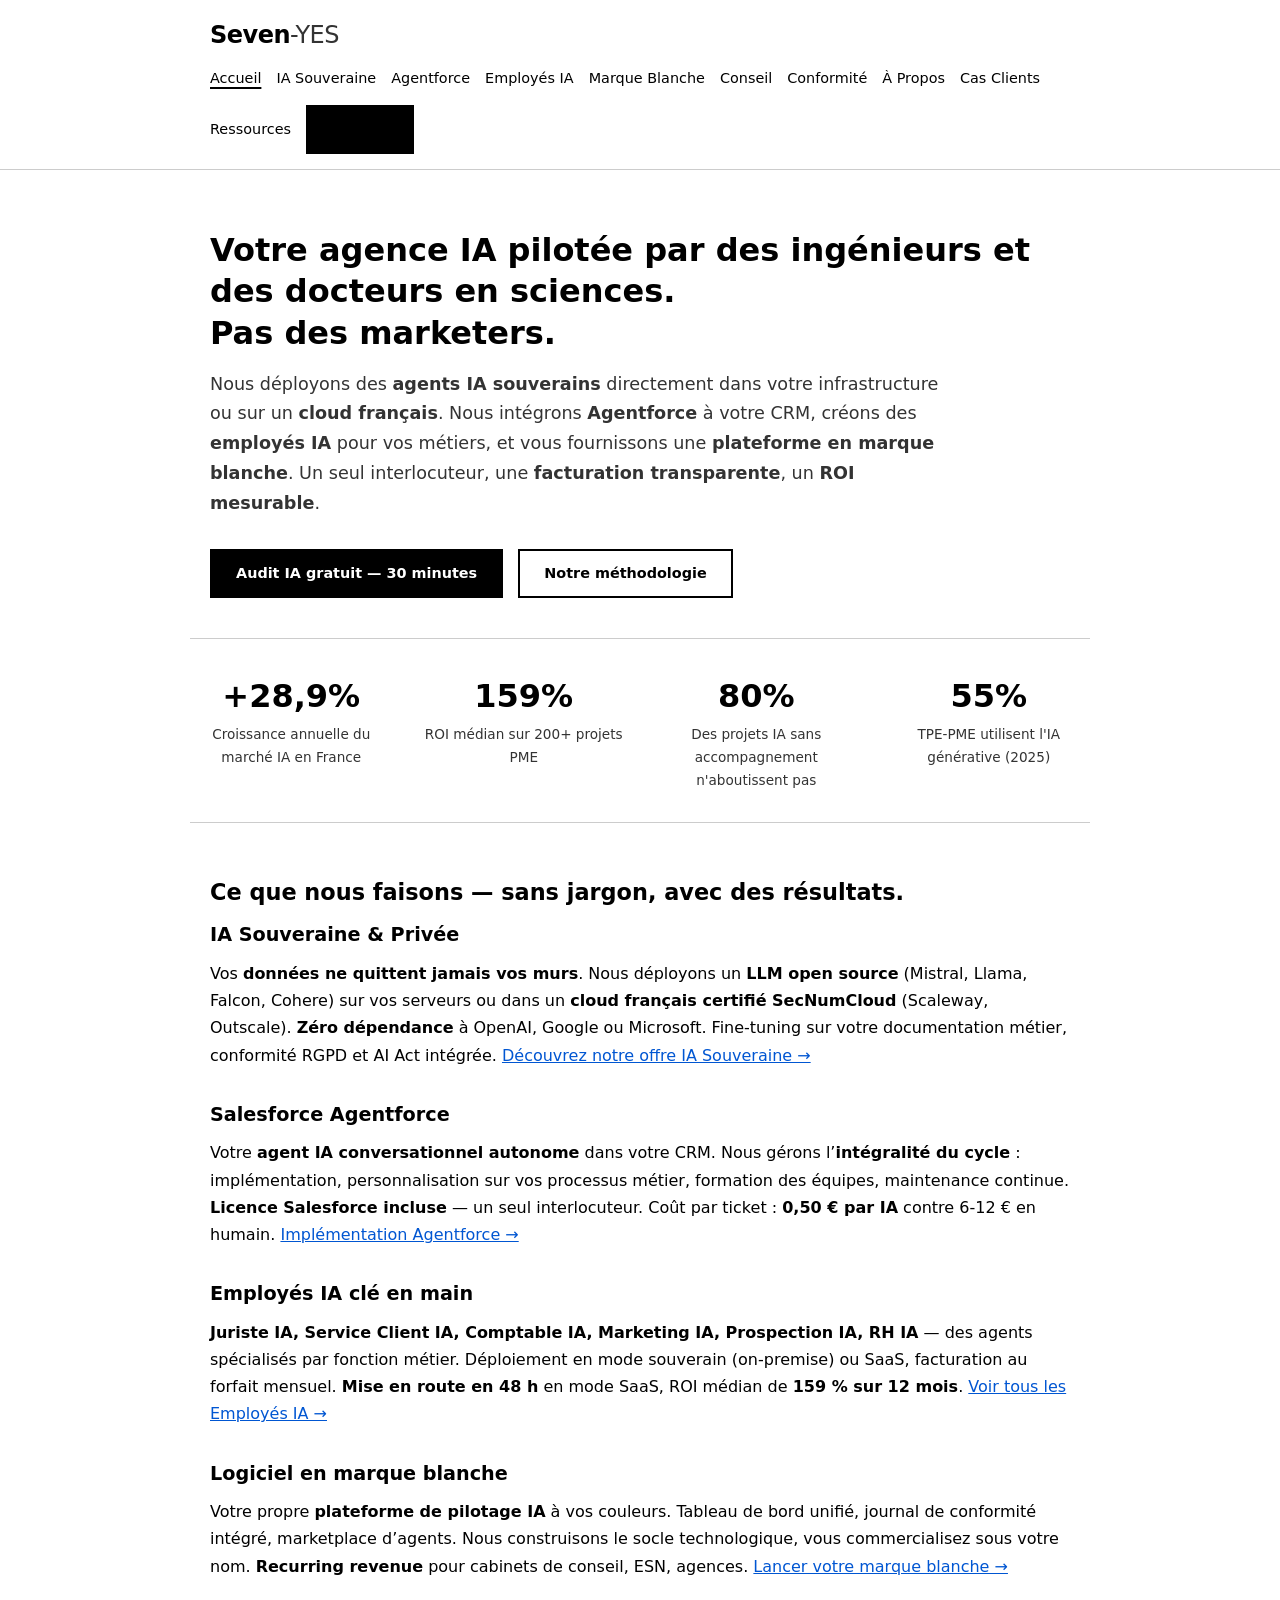
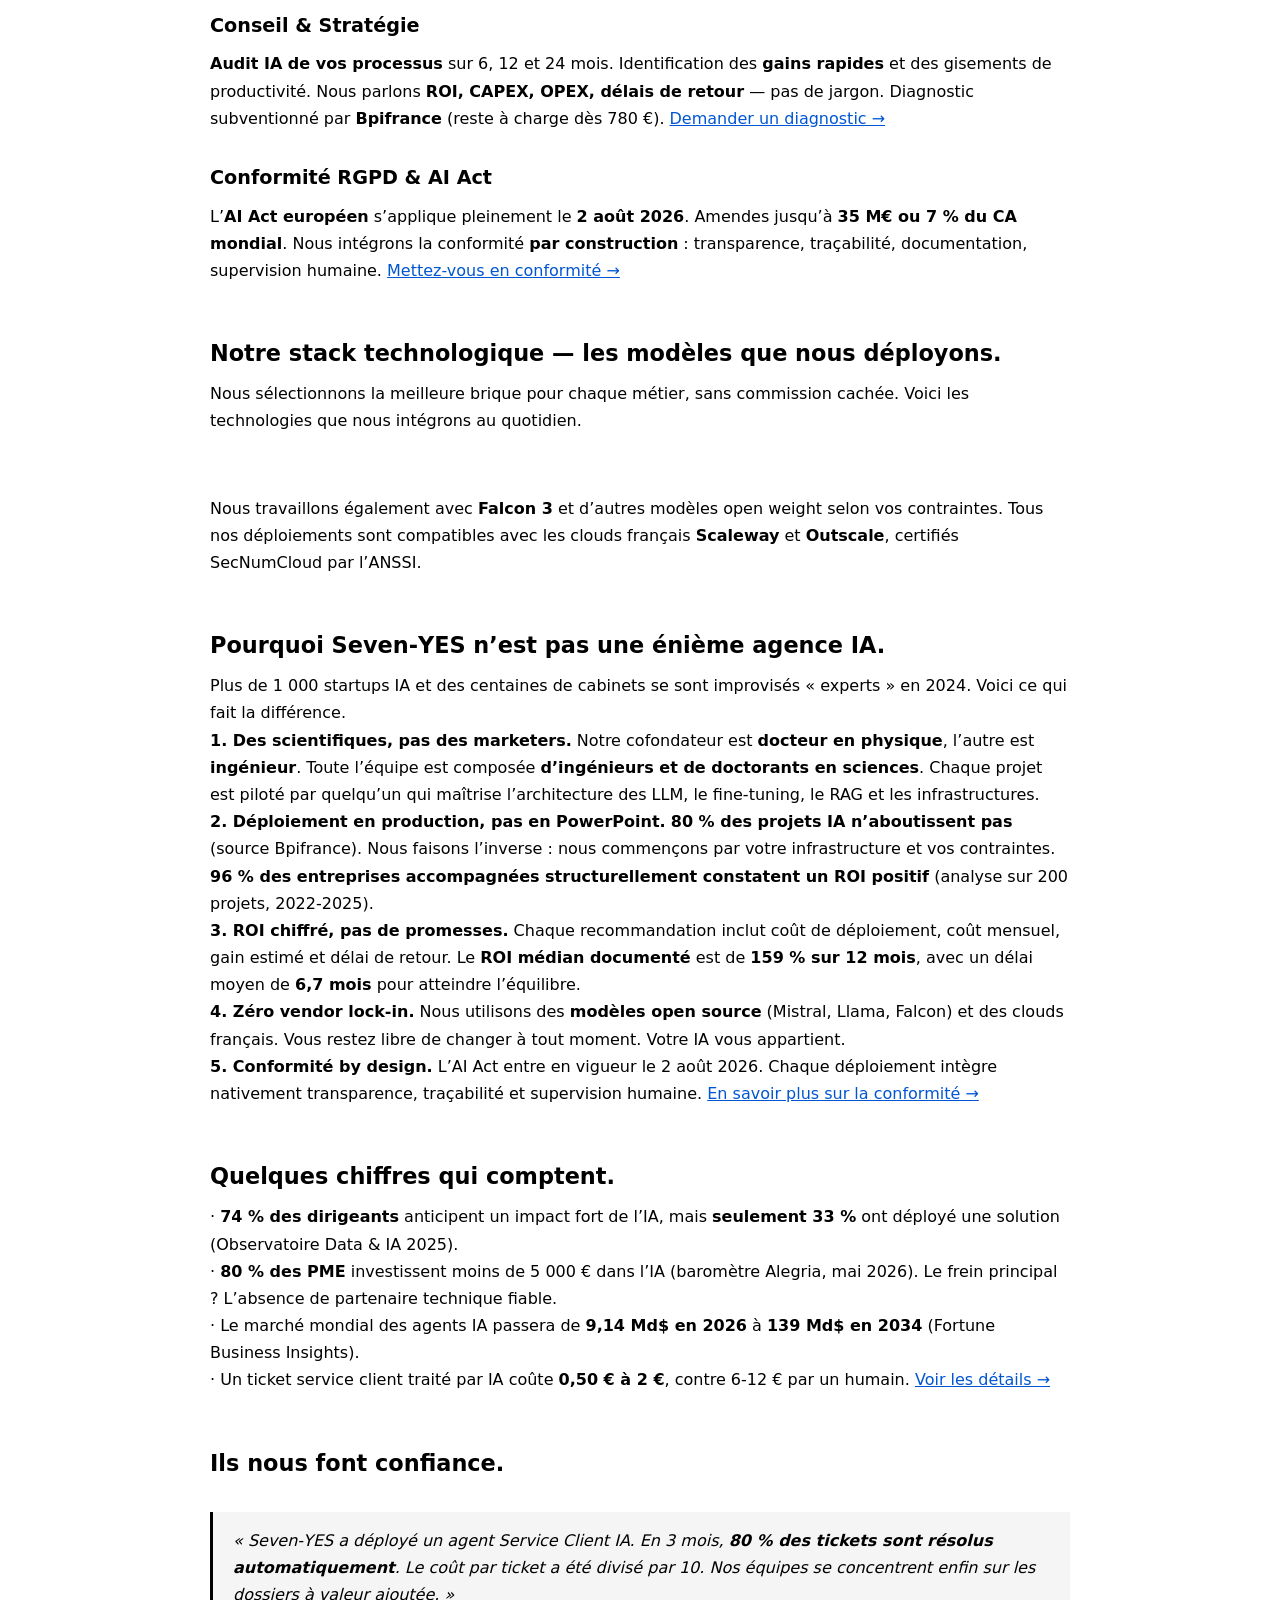
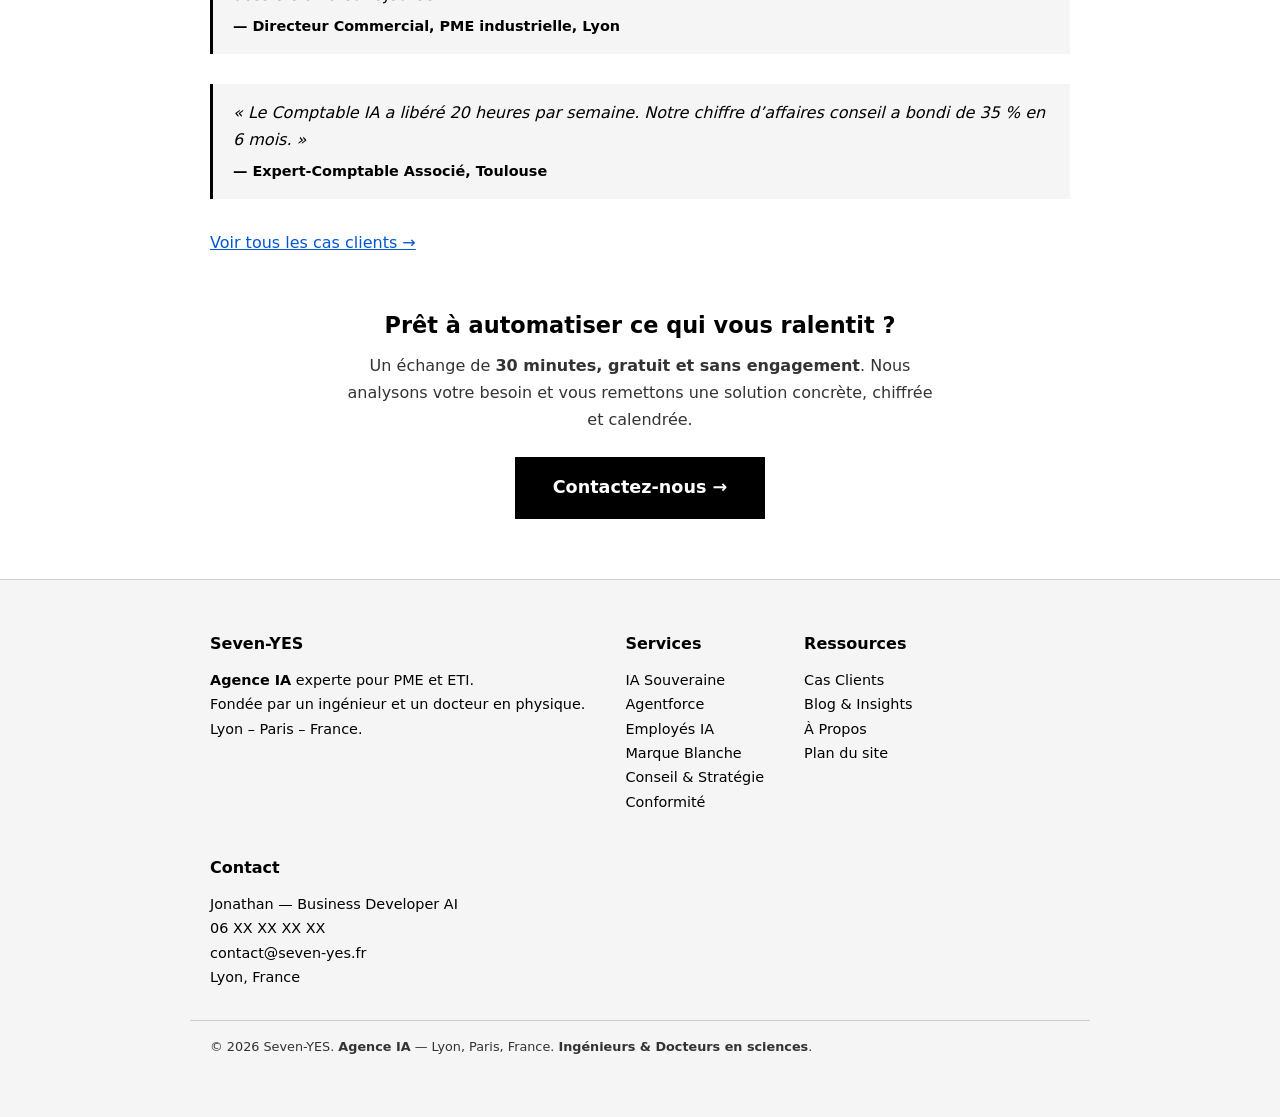
==== commit 4192697e: "Update index.html" ====
--- a/index.html
+++ b/index.html
@@ -387,8 +387,8 @@
             <div>
                 <h4>Contact</h4>
                 <p>Jonathan — Business Developer AI</p>
-                <p>07 53 95 00 48</p>
-                <p>jonathan-cg-investments@proton.me</p>
+                <p>06 XX XX XX XX</p>
+                <p>contact@seven-yes.fr</p>
                 <p>Lyon, France</p>
             </div>
         </div>
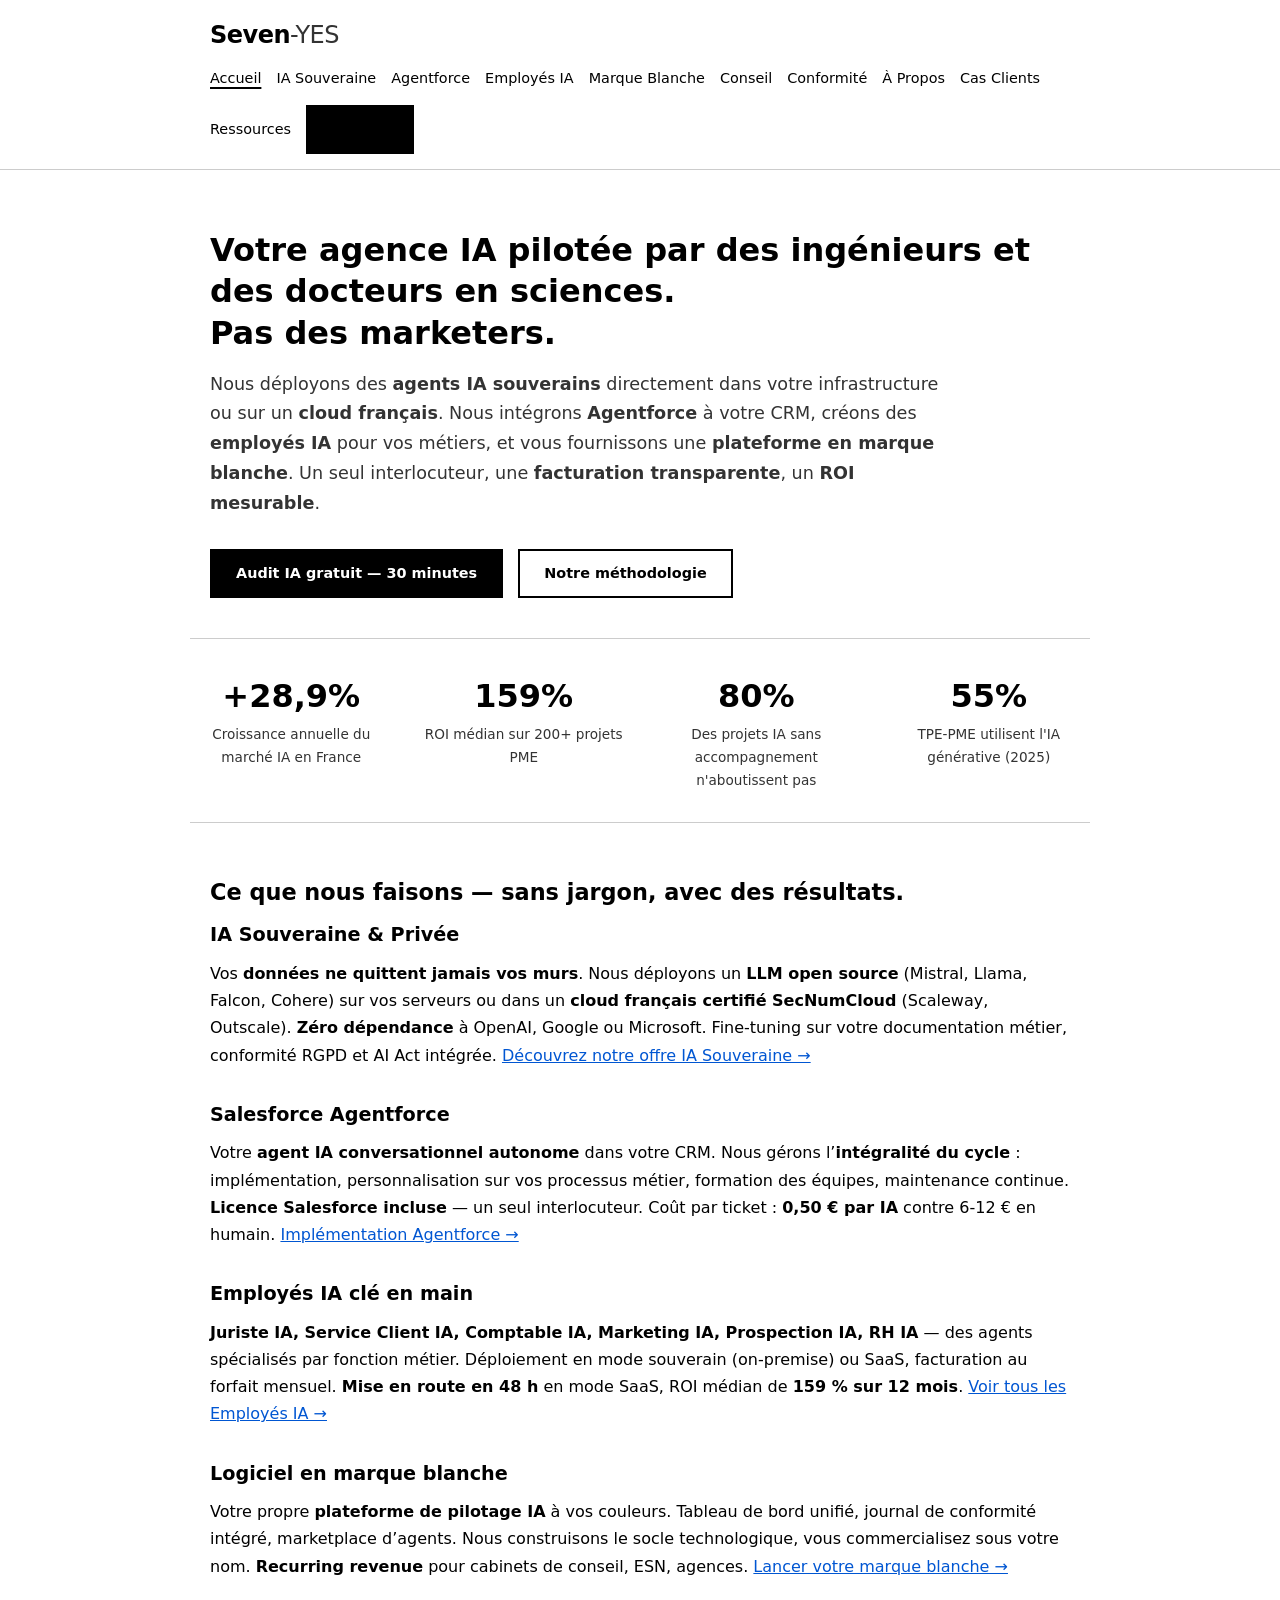
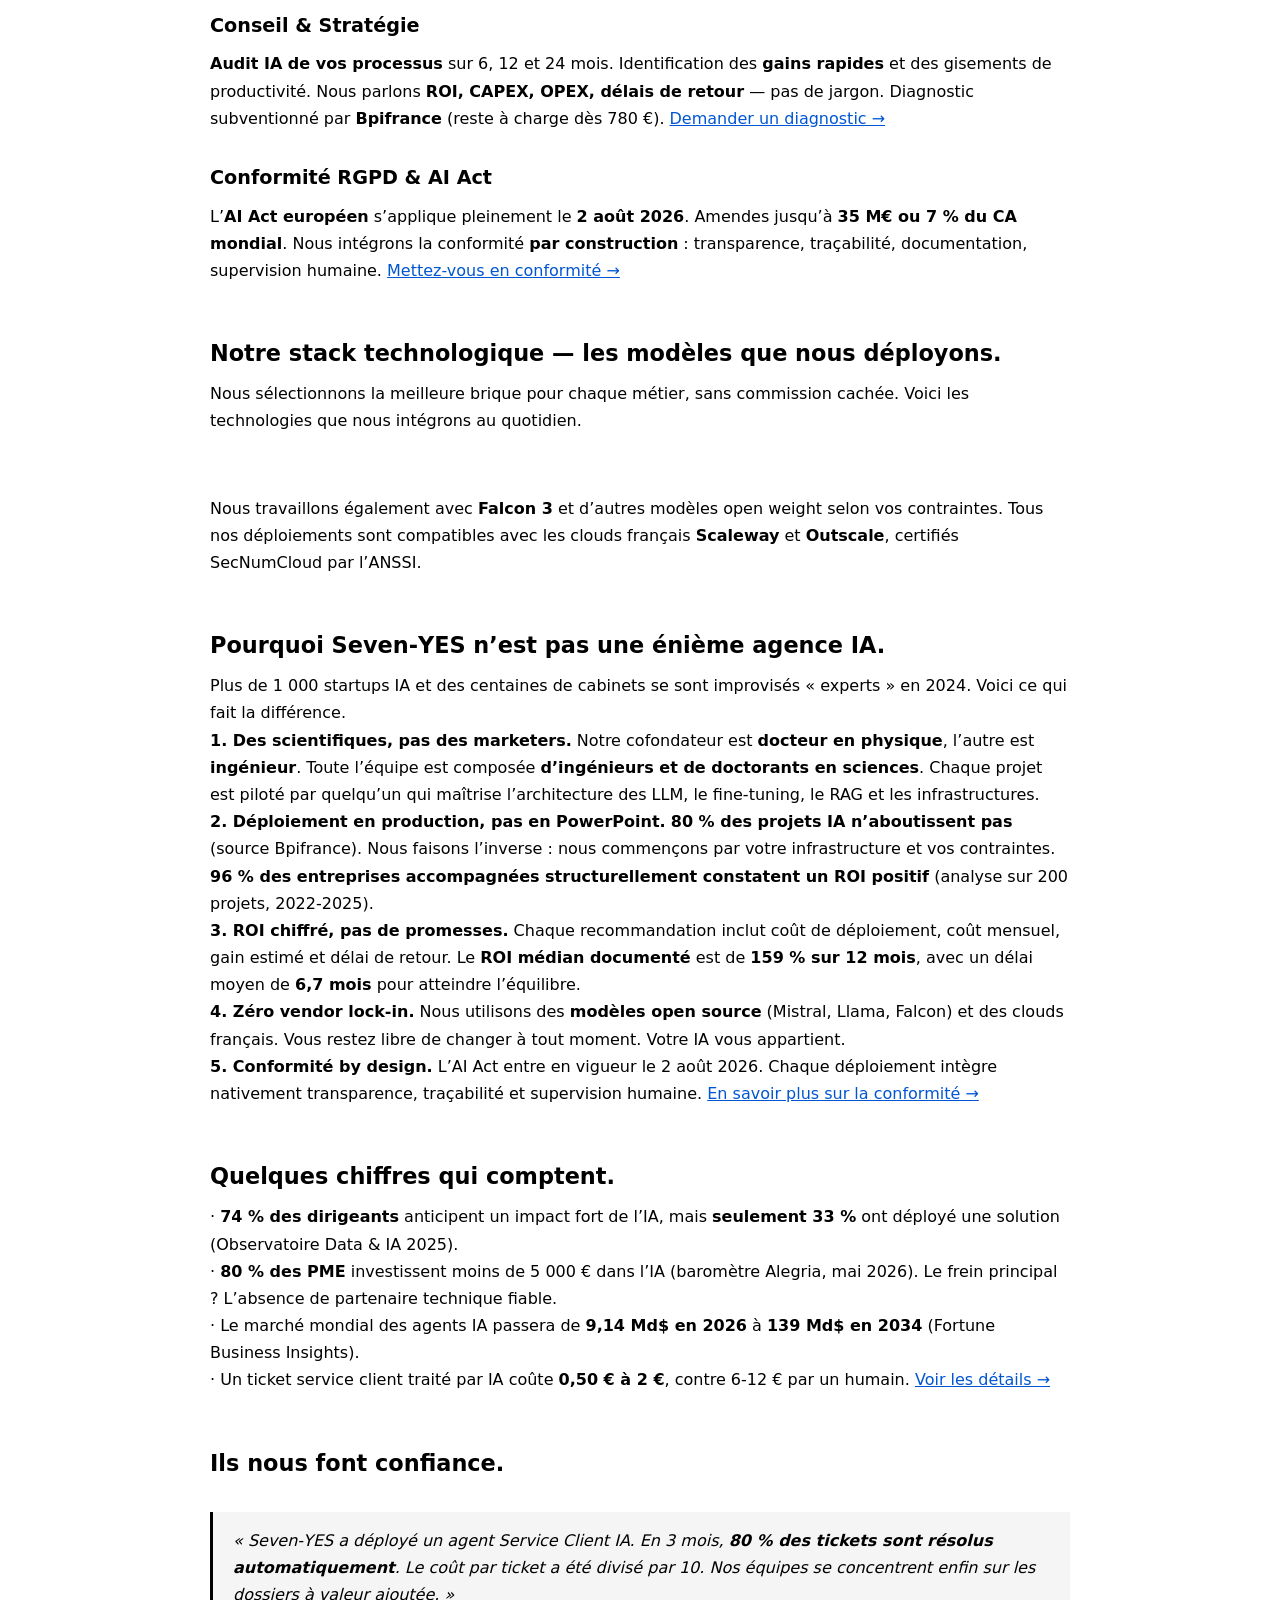
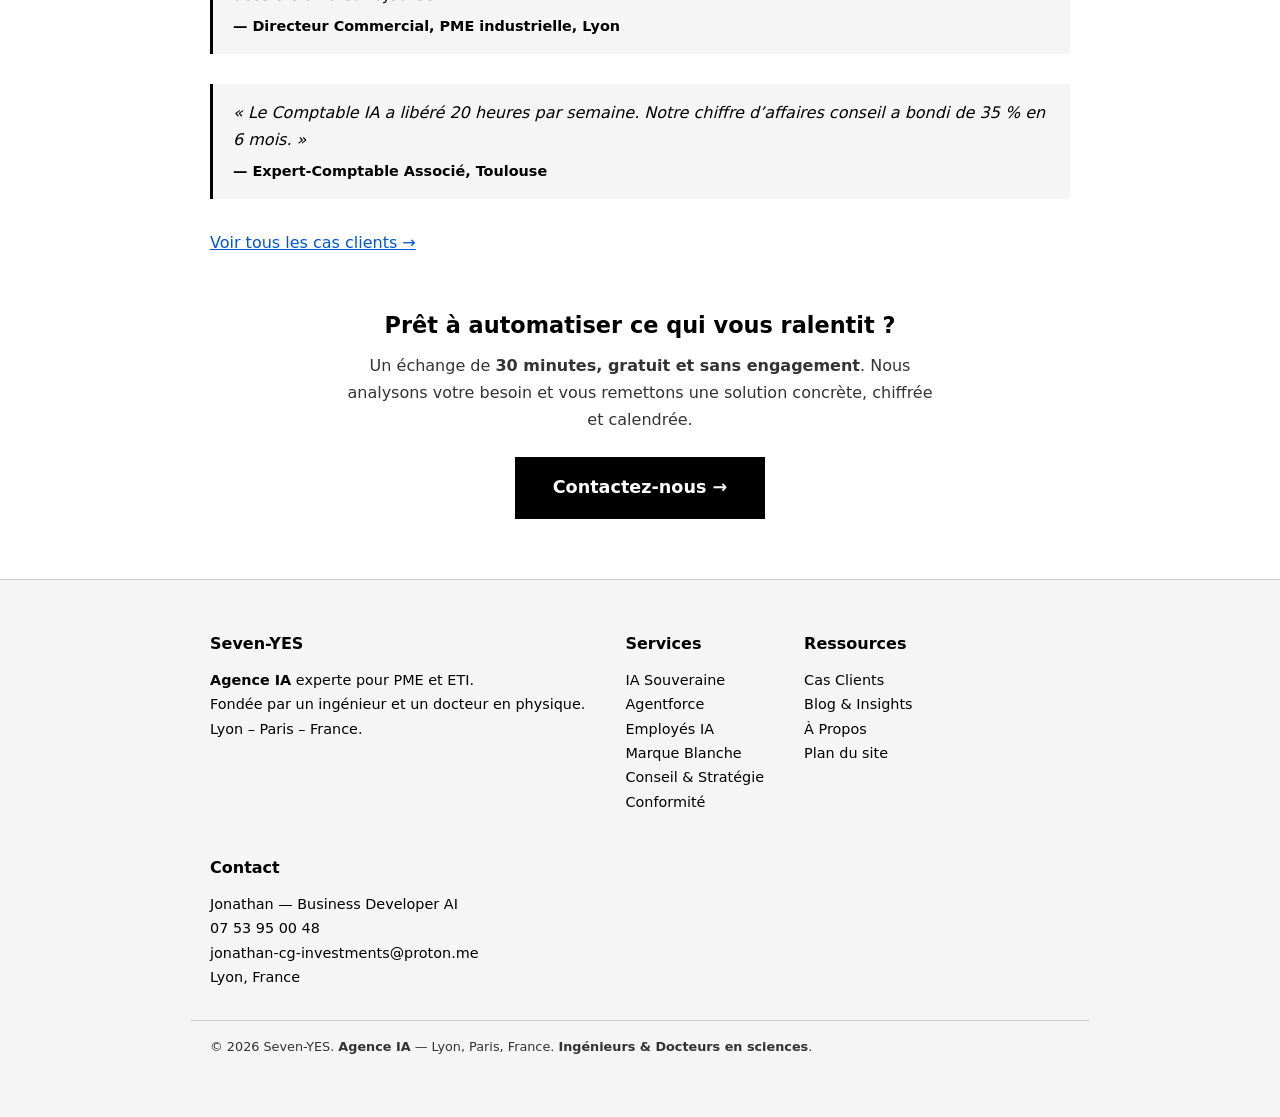
==== commit c08ba235: "Update contact information in index.html" ====
--- a/index.html
+++ b/index.html
@@ -387,8 +387,8 @@
             <div>
                 <h4>Contact</h4>
                 <p>Jonathan — Business Developer AI</p>
-                <p>06 XX XX XX XX</p>
-                <p>contact@seven-yes.fr</p>
+                <p>07 53 95 00 48</p>
+                <p>jonathan-cg-investments@proton.me</p>
                 <p>Lyon, France</p>
             </div>
         </div>
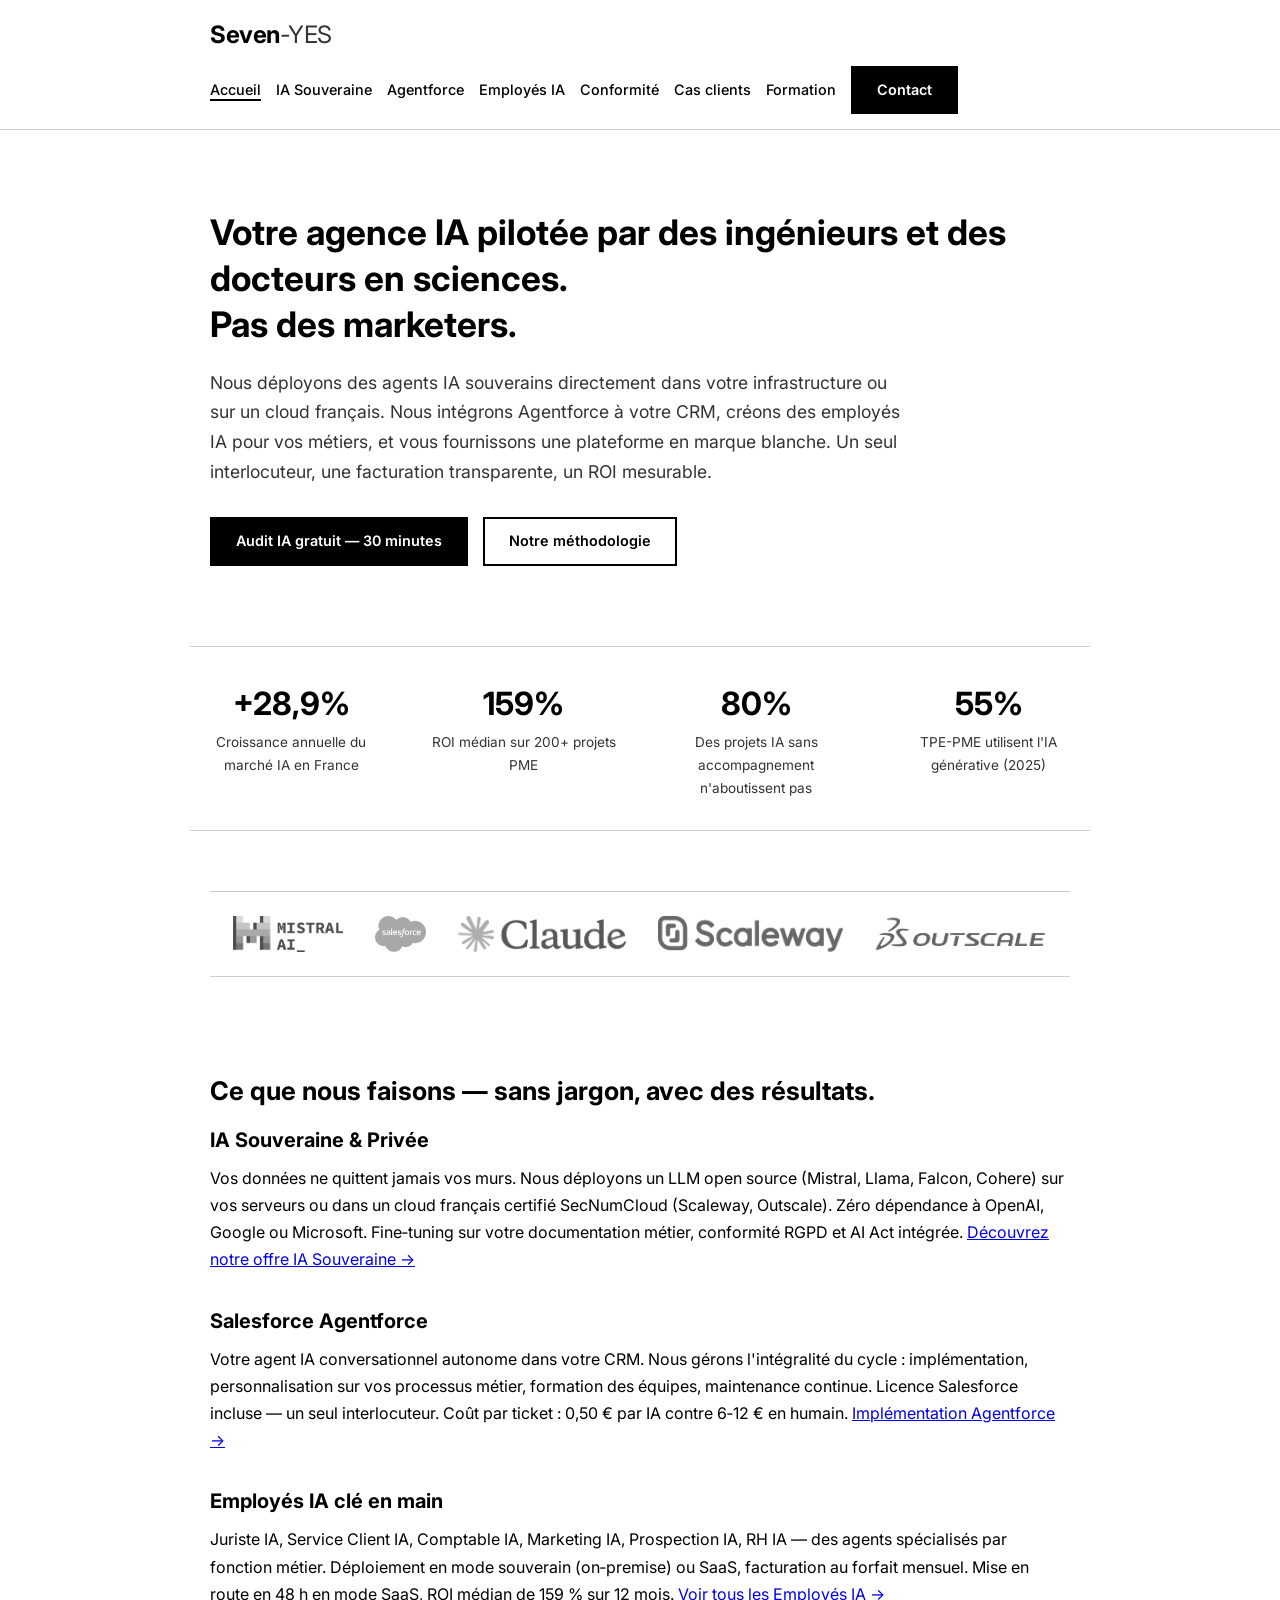
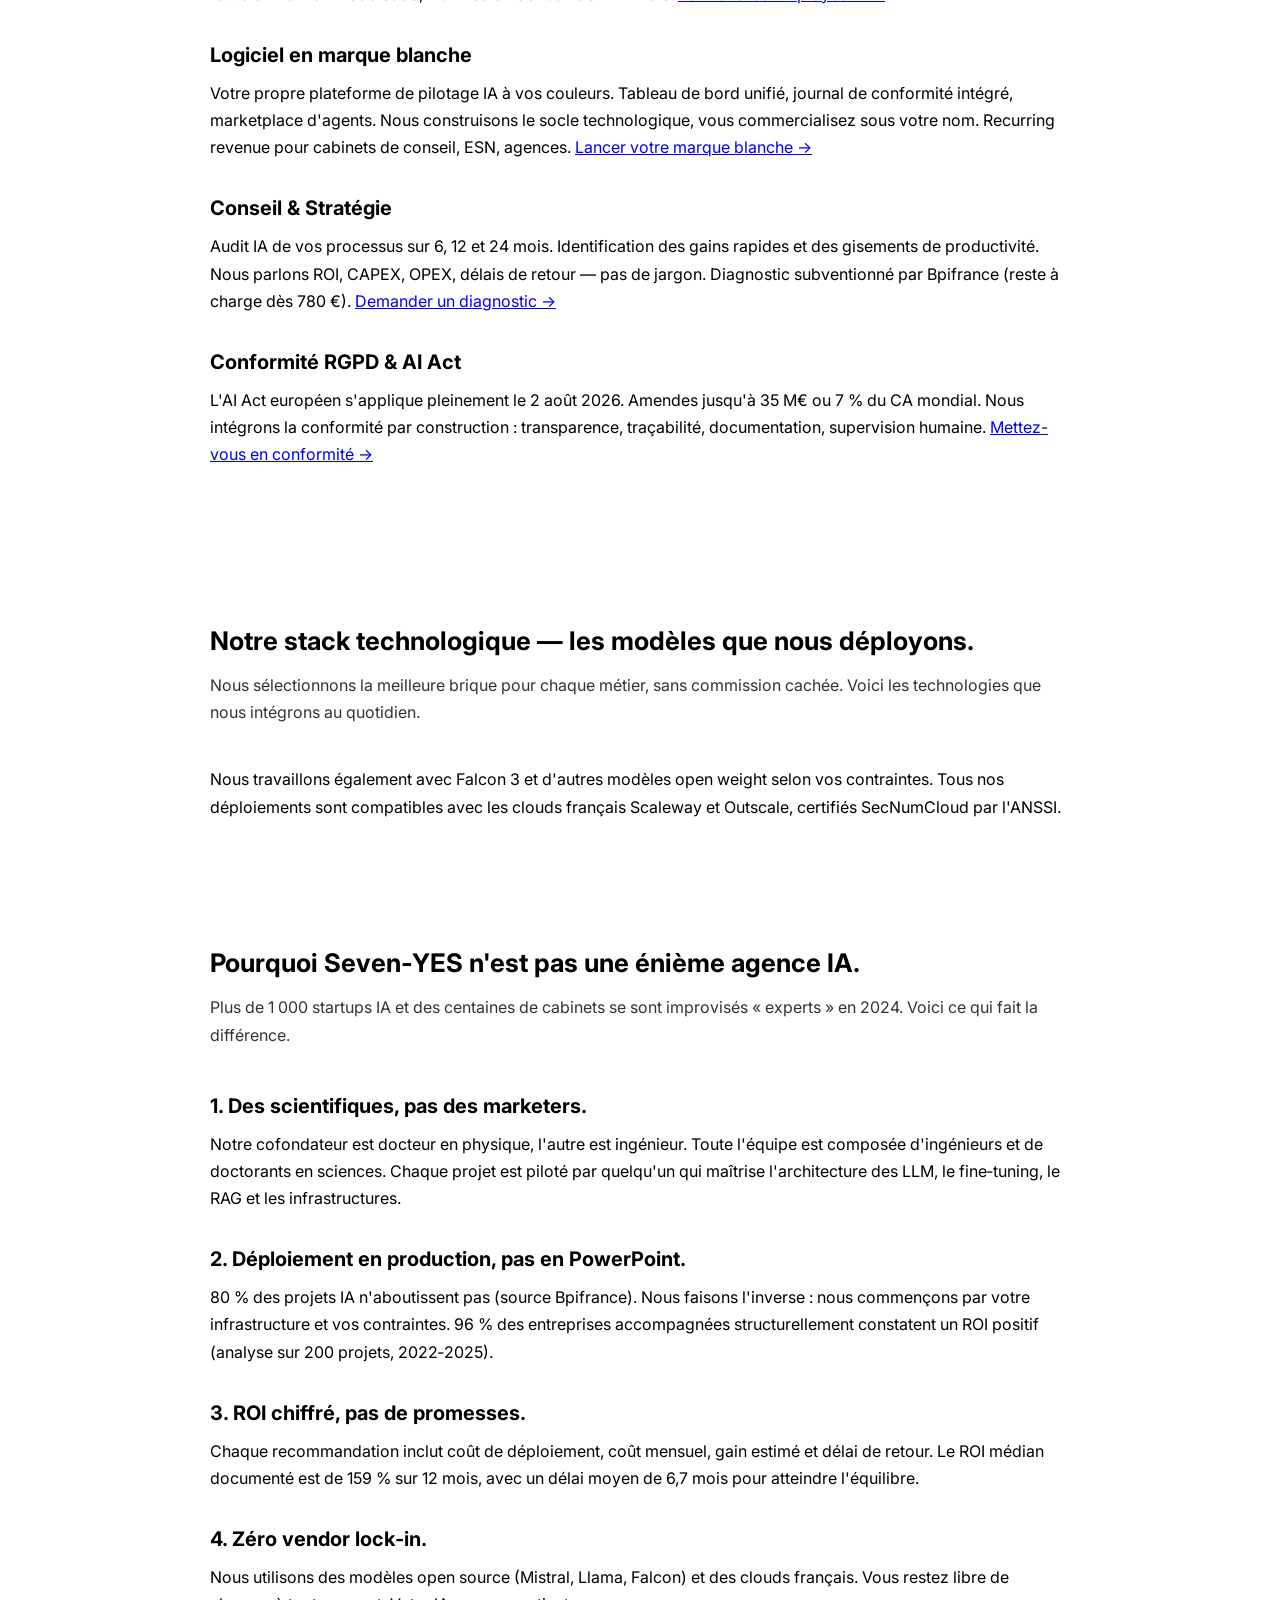
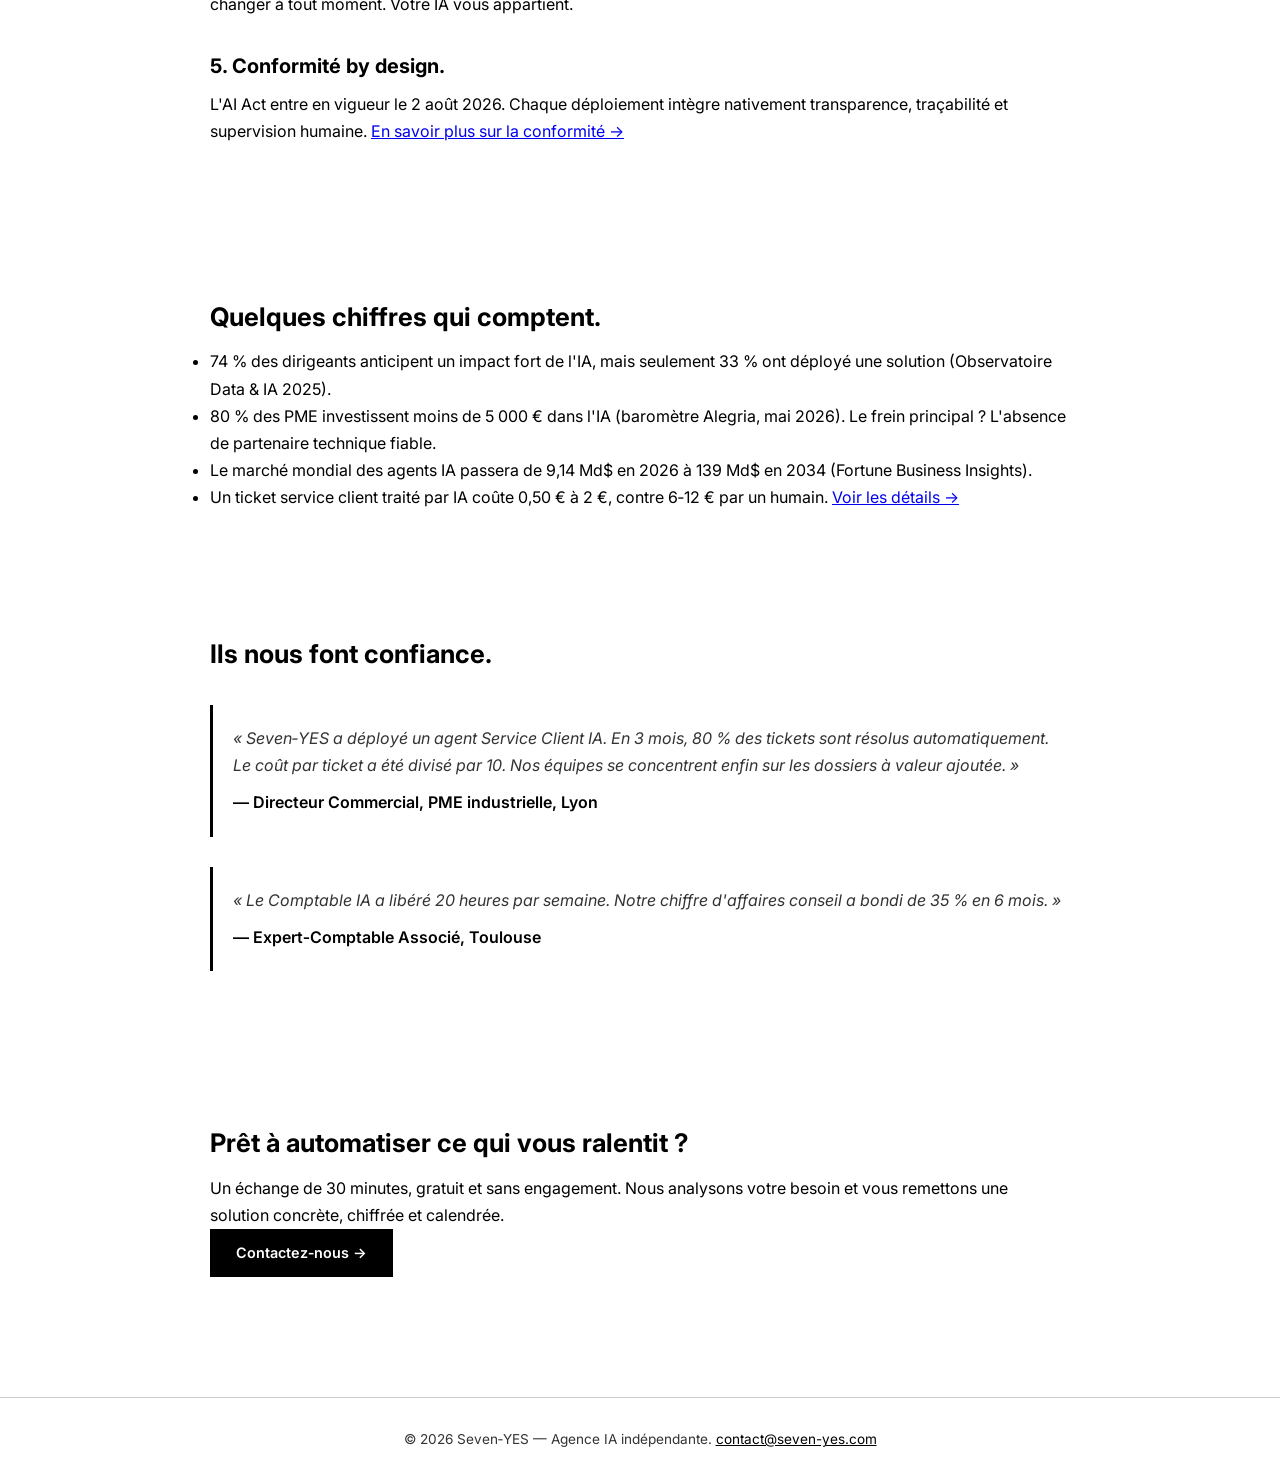
==== commit 2dae62f7: "Update index.html" ====
--- a/index.html
+++ b/index.html
@@ -1,400 +1,191 @@
 <!DOCTYPE html>
 <html lang="fr">
 <head>
-    <meta charset="UTF-8">
-    <meta name="viewport" content="width=device-width, initial-scale=1.0">
-    <title>Seven-YES — Agence IA experte | Ingénieurs & Docteurs en sciences | IA souveraine, Agentforce, Employés IA</title>
-    <meta name="description" content="Agence IA créée par un ingénieur et un docteur en physique. Nous déployons votre IA souveraine, intégrons Agentforce, créons vos employés IA et votre logiciel en marque blanche. Audit gratuit. Lyon, Paris, France.">
-    <link rel="stylesheet" href="style.css">
-    <!-- Style additionnel pour les liens bleus et le bouton -->
-    <style>
-        :root {
-            --bg: #ffffff;
-            --text: #000000;
-            --text-muted: #333333;
-            --link: #0056d2;
-            --border: #cccccc;
-            --accent: #000000;
-            --accent-hover: #333333;
-            --surface: #f5f5f5;
-        }
-
-        body {
-            font-family: 'Inter', system-ui, -apple-system, sans-serif;
-            color: var(--text);
-            background: var(--bg);
-            line-height: 1.7;
-            font-size: 16px;
-        }
-
-        a {
-            color: var(--link);
-            text-decoration: underline;
-        }
-
-        a:hover {
-            color: #003c99;
-        }
-
-        /* surcharges pour la navigation */
-        header a, .nav-links a, .btn {
-            color: var(--text);
-            text-decoration: none;
-        }
-        .nav-links a:hover, .nav-links a.active {
-            color: var(--text);
-            text-decoration: underline;
-            text-underline-offset: 4px;
-            text-decoration-thickness: 2px;
-        }
-
-        .btn {
-            display: inline-block;
-            padding: 10px 24px;
-            font-weight: 600;
-            border: 2px solid var(--accent);
-            background: var(--accent);
-            color: #fff;
-            text-decoration: none;
-            font-size: 0.9rem;
-            transition: background 0.2s;
-        }
-        .btn:hover {
-            background: var(--accent-hover);
-            color: #fff;
-            text-decoration: none;
-        }
-        .btn-outline {
-            background: transparent;
-            color: var(--accent);
-        }
-        .btn-outline:hover {
-            background: var(--accent);
-            color: #fff;
-        }
-        .btn-accent {
-            background: var(--accent);
-            border-color: var(--accent);
-            color: #fff;
-        }
-        .btn-accent:hover {
-            background: var(--accent-hover);
-            color: #fff;
-        }
-
-        .logo {
-            font-weight: 700;
-            font-size: 1.5rem;
-            color: var(--text);
-        }
-        .logo span {
-            font-weight: 400;
-            color: var(--text-muted);
-        }
-
-        .container {
-            max-width: 900px;
-            margin: 0 auto;
-            padding: 0 20px;
-        }
-
-        header {
-            border-bottom: 1px solid var(--border);
-            padding: 15px 0;
-            background: var(--bg);
-        }
-        nav {
-            display: flex;
-            justify-content: space-between;
-            align-items: center;
-            flex-wrap: wrap;
-            gap: 10px;
-        }
-        .nav-links {
-            display: flex;
-            gap: 15px;
-            flex-wrap: wrap;
-            align-items: center;
-        }
-
-        .hero {
-            padding: 60px 0 40px;
-        }
-        .hero h1 {
-            font-size: 2rem;
-            line-height: 1.3;
-            margin-bottom: 15px;
-            color: var(--text);
-        }
-        .hero p {
-            font-size: 1.1rem;
-            color: var(--text-muted);
-            max-width: 750px;
-        }
-        .trust-bar {
-            display: flex;
-            flex-wrap: wrap;
-            gap: 30px;
-            padding: 30px 0;
-            border-top: 1px solid var(--border);
-            border-bottom: 1px solid var(--border);
-            margin-bottom: 50px;
-        }
-        .trust-item {
-            flex: 1 1 200px;
-            text-align: center;
-        }
-        .trust-item .num {
-            font-size: 2rem;
-            font-weight: 700;
-            color: var(--text);
-        }
-        .trust-item .label {
-            font-size: 0.85rem;
-            color: var(--text-muted);
-        }
-        .section-title {
-            font-size: 1.4rem;
-            margin-bottom: 8px;
-            font-weight: 700;
-            color: var(--text);
-        }
-        .content-block {
-            margin-bottom: 30px;
-        }
-        .testimonial {
-            border-left: 3px solid var(--accent);
-            padding: 15px 20px;
-            margin: 30px 0;
-            background: var(--surface);
-        }
-        .testimonial p {
-            font-style: italic;
-            margin-bottom: 6px;
-        }
-        .testimonial .author {
-            font-weight: 600;
-            font-size: 0.9rem;
-        }
-        .logo-grid {
-            display: flex;
-            flex-wrap: wrap;
-            align-items: center;
-            gap: 25px;
-            margin: 30px 0;
-        }
-        .logo-grid img {
-            height: 40px;
-            width: auto;
-            filter: grayscale(1);
-            transition: filter 0.2s;
-        }
-        .logo-grid img:hover {
-            filter: none;
-        }
-        footer {
-            background: var(--surface);
-            border-top: 1px solid var(--border);
-            padding: 50px 0 30px;
-            font-size: 0.9rem;
-        }
-        footer .container {
-            display: flex;
-            flex-wrap: wrap;
-            gap: 40px;
-            margin-bottom: 30px;
-        }
-        footer h4 {
-            font-size: 1rem;
-            margin-bottom: 10px;
-            color: var(--text);
-        }
-        footer a {
-            color: var(--text);
-            text-decoration: none;
-        }
-        footer a:hover {
-            text-decoration: underline;
-            color: var(--text);
-        }
-        .bottom {
-            border-top: 1px solid var(--border);
-            padding-top: 15px;
-            text-align: center;
-            color: var(--text-muted);
-            font-size: 0.8rem;
-        }
-
-        @media (max-width: 600px) {
-            .hero h1 { font-size: 1.6rem; }
-            .logo-grid { justify-content: center; }
-        }
-    </style>
+<meta charset="UTF-8">
+<meta name="viewport" content="width=device-width, initial-scale=1.0">
+<title>Seven‑YES — Agence IA experte | Ingénieurs & Docteurs en sciences | IA souveraine, Agentforce, Employés IA</title>
+<meta name="description" content="Agence IA pilotée par des ingénieurs et docteurs en sciences. Déploiement d'agents IA souverains, intégration Salesforce Agentforce, création d'Employés IA. Audit gratuit.">
+<link rel="stylesheet" href="style.css">
 </head>
 <body>
-    <header>
-        <div class="container">
-            <nav>
-                <div class="logo">Seven<span>-YES</span></div>
-                <div class="nav-links">
-                    <a href="index.html" class="active">Accueil</a>
-                    <a href="ia-souveraine.html">IA Souveraine</a>
-                    <a href="agentforce.html">Agentforce</a>
-                    <a href="employes-ia.html">Employés IA</a>
-                    <a href="logiciel-marque-blanche.html">Marque Blanche</a>
-                    <a href="conseil-strategie.html">Conseil</a>
-                    <a href="conformite.html">Conformité</a>
-                    <a href="a-propos.html">À Propos</a>
-                    <a href="cas-clients.html">Cas Clients</a>
-                    <a href="blog.html">Ressources</a>
-                    <a href="contact.html" class="btn">Contact</a>
-                </div>
-            </nav>
-        </div>
-    </header>
 
-    <section class="hero">
-        <div class="container">
-            <h1>Votre <strong>agence IA</strong> pilotée par des <strong>ingénieurs</strong> et des <strong>docteurs en sciences</strong>.<br>Pas des marketers.</h1>
-            <p>Nous déployons des <strong>agents IA souverains</strong> directement dans votre infrastructure ou sur un <strong>cloud français</strong>. Nous intégrons <strong>Agentforce</strong> à votre CRM, créons des <strong>employés IA</strong> pour vos métiers, et vous fournissons une <strong>plateforme en marque blanche</strong>. Un seul interlocuteur, une <strong>facturation transparente</strong>, un <strong>ROI mesurable</strong>.</p>
-            <div>
-                <a href="contact.html" class="btn btn-accent">Audit IA gratuit — 30 minutes</a>
-                <a href="conseil-strategie.html" class="btn btn-outline" style="margin-left:10px;">Notre méthodologie</a>
-            </div>
-        </div>
-    </section>
+<header>
+  <div class="container">
+    <nav>
+      <a href="index.html" class="logo">Seven<span>-YES</span></a>
+      <button class="menu-toggle" aria-label="Menu" style="background:none;border:none;font-size:1.5rem;cursor:pointer;display:none;">☰</button>
+      <ul class="nav-links">
+        <li><a href="index.html">Accueil</a></li>
+        <li><a href="ia-souveraine.html">IA Souveraine</a></li>
+        <li><a href="agentforce.html">Agentforce</a></li>
+        <li><a href="employes-ia.html">Employés IA</a></li>
+        <li><a href="conformite.html">Conformité</a></li>
+        <li><a href="cas-clients.html">Cas clients</a></li>
+        <li><a href="formation.html">Formation</a></li>
+        <li><a href="contact.html" class="btn-contact">Contact</a></li>
+      </ul>
+    </nav>
+  </div>
+</header>
 
-    <div class="trust-bar container">
-        <div class="trust-item">
-            <div class="num">+28,9%</div>
-            <div class="label">Croissance annuelle du marché IA en France</div>
-        </div>
-        <div class="trust-item">
-            <div class="num">159%</div>
-            <div class="label">ROI médian sur 200+ projets PME</div>
-        </div>
-        <div class="trust-item">
-            <div class="num">80%</div>
-            <div class="label">Des projets IA sans accompagnement n'aboutissent pas</div>
-        </div>
-        <div class="trust-item">
-            <div class="num">55%</div>
-            <div class="label">TPE-PME utilisent l'IA générative (2025)</div>
-        </div>
+<main>
+  <!-- Hero -->
+  <section class="hero">
+    <div class="container">
+      <h1>Votre agence IA pilotée par des ingénieurs et des docteurs en sciences.<br>Pas des marketers.</h1>
+      <p>Nous déployons des agents IA souverains directement dans votre infrastructure ou sur un cloud français. Nous intégrons Agentforce à votre CRM, créons des employés IA pour vos métiers, et vous fournissons une plateforme en marque blanche. Un seul interlocuteur, une facturation transparente, un ROI mesurable.</p>
+      <p>
+        <a href="contact.html" class="btn">Audit IA gratuit — 30 minutes</a>
+        &nbsp;
+        <a href="conseil-strategie.html" class="btn btn-outline">Notre méthodologie</a>
+      </p>
     </div>
+  </section>
 
+  <!-- Trust Bar -->
+  <div class="trust-bar">
+    <div class="trust-item"><div class="num">+28,9%</div><div class="label">Croissance annuelle du marché IA en France</div></div>
+    <div class="trust-item"><div class="num">159%</div><div class="label">ROI médian sur 200+ projets PME</div></div>
+    <div class="trust-item"><div class="num">80%</div><div class="label">Des projets IA sans accompagnement n'aboutissent pas</div></div>
+    <div class="trust-item"><div class="num">55%</div><div class="label">TPE-PME utilisent l'IA générative (2025)</div></div>
+  </div>
+
+  <!-- Partner Logos -->
+  <div class="container">
+    <div class="partner-logos">
+      <img src="logos/mistral.png" alt="Mistral AI">
+      <img src="logos/salesforce.png" alt="Salesforce">
+      <img src="logos/anthropic.png" alt="Anthropic Claude">
+      <img src="logos/scaleway.png" alt="Scaleway">
+      <img src="logos/outscale.png" alt="Outscale">
+    </div>
+  </div>
+
+  <!-- Services -->
+  <section>
     <div class="container">
-        <h2 class="section-title">Ce que nous faisons — <strong>sans jargon, avec des résultats</strong>.</h2>
-        <div class="content-block">
-            <h3 style="font-size:1.2rem;">IA Souveraine &amp; Privée</h3>
-            <p>Vos <strong>données ne quittent jamais vos murs</strong>. Nous déployons un <strong>LLM open source</strong> (Mistral, Llama, Falcon, Cohere) sur vos serveurs ou dans un <strong>cloud français certifié SecNumCloud</strong> (Scaleway, Outscale). <strong>Zéro dépendance</strong> à OpenAI, Google ou Microsoft. Fine‑tuning sur votre documentation métier, conformité RGPD et AI Act intégrée. <a href="ia-souveraine.html">Découvrez notre offre IA Souveraine →</a></p>
-        </div>
-        <div class="content-block">
-            <h3 style="font-size:1.2rem;">Salesforce Agentforce</h3>
-            <p>Votre <strong>agent IA conversationnel autonome</strong> dans votre CRM. Nous gérons l’<strong>intégralité du cycle</strong> : implémentation, personnalisation sur vos processus métier, formation des équipes, maintenance continue. <strong>Licence Salesforce incluse</strong> — un seul interlocuteur. Coût par ticket : <strong>0,50 € par IA</strong> contre 6‑12 € en humain. <a href="agentforce.html">Implémentation Agentforce →</a></p>
-        </div>
-        <div class="content-block">
-            <h3 style="font-size:1.2rem;">Employés IA clé en main</h3>
-            <p><strong>Juriste IA, Service Client IA, Comptable IA, Marketing IA, Prospection IA, RH IA</strong> — des agents spécialisés par fonction métier. Déploiement en mode souverain (on‑premise) ou SaaS, facturation au forfait mensuel. <strong>Mise en route en 48 h</strong> en mode SaaS, ROI médian de <strong>159 % sur 12 mois</strong>. <a href="employes-ia.html">Voir tous les Employés IA →</a></p>
-        </div>
-        <div class="content-block">
-            <h3 style="font-size:1.2rem;">Logiciel en marque blanche</h3>
-            <p>Votre propre <strong>plateforme de pilotage IA</strong> à vos couleurs. Tableau de bord unifié, journal de conformité intégré, marketplace d’agents. Nous construisons le socle technologique, vous commercialisez sous votre nom. <strong>Recurring revenue</strong> pour cabinets de conseil, ESN, agences. <a href="logiciel-marque-blanche.html">Lancer votre marque blanche →</a></p>
-        </div>
-        <div class="content-block">
-            <h3 style="font-size:1.2rem;">Conseil &amp; Stratégie</h3>
-            <p><strong>Audit IA de vos processus</strong> sur 6, 12 et 24 mois. Identification des <strong>gains rapides</strong> et des gisements de productivité. Nous parlons <strong>ROI, CAPEX, OPEX, délais de retour</strong> — pas de jargon. Diagnostic subventionné par <strong>Bpifrance</strong> (reste à charge dès 780 €). <a href="conseil-strategie.html">Demander un diagnostic →</a></p>
-        </div>
-        <div class="content-block">
-            <h3 style="font-size:1.2rem;">Conformité RGPD &amp; AI Act</h3>
-            <p>L’<strong>AI Act européen</strong> s’applique pleinement le <strong>2 août 2026</strong>. Amendes jusqu’à <strong>35 M€ ou 7 % du CA mondial</strong>. Nous intégrons la conformité <strong>par construction</strong> : transparence, traçabilité, documentation, supervision humaine. <a href="conformite.html">Mettez-vous en conformité →</a></p>
-        </div>
+      <h2 class="section-title">Ce que nous faisons — sans jargon, avec des résultats.</h2>
+
+      <div class="content-block">
+        <h3>IA Souveraine &amp; Privée</h3>
+        <p>Vos données ne quittent jamais vos murs. Nous déployons un LLM open source (Mistral, Llama, Falcon, Cohere) sur vos serveurs ou dans un cloud français certifié SecNumCloud (Scaleway, Outscale). Zéro dépendance à OpenAI, Google ou Microsoft. Fine‑tuning sur votre documentation métier, conformité RGPD et AI Act intégrée. <a href="ia-souveraine.html">Découvrez notre offre IA Souveraine →</a></p>
+      </div>
+
+      <div class="content-block">
+        <h3>Salesforce Agentforce</h3>
+        <p>Votre agent IA conversationnel autonome dans votre CRM. Nous gérons l'intégralité du cycle : implémentation, personnalisation sur vos processus métier, formation des équipes, maintenance continue. Licence Salesforce incluse — un seul interlocuteur. Coût par ticket : 0,50 € par IA contre 6‑12 € en humain. <a href="agentforce.html">Implémentation Agentforce →</a></p>
+      </div>
+
+      <div class="content-block">
+        <h3>Employés IA clé en main</h3>
+        <p>Juriste IA, Service Client IA, Comptable IA, Marketing IA, Prospection IA, RH IA — des agents spécialisés par fonction métier. Déploiement en mode souverain (on‑premise) ou SaaS, facturation au forfait mensuel. Mise en route en 48 h en mode SaaS, ROI médian de 159 % sur 12 mois. <a href="employes-ia.html">Voir tous les Employés IA →</a></p>
+      </div>
+
+      <div class="content-block">
+        <h3>Logiciel en marque blanche</h3>
+        <p>Votre propre plateforme de pilotage IA à vos couleurs. Tableau de bord unifié, journal de conformité intégré, marketplace d'agents. Nous construisons le socle technologique, vous commercialisez sous votre nom. Recurring revenue pour cabinets de conseil, ESN, agences. <a href="logiciel-marque-blanche.html">Lancer votre marque blanche →</a></p>
+      </div>
+
+      <div class="content-block">
+        <h3>Conseil &amp; Stratégie</h3>
+        <p>Audit IA de vos processus sur 6, 12 et 24 mois. Identification des gains rapides et des gisements de productivité. Nous parlons ROI, CAPEX, OPEX, délais de retour — pas de jargon. Diagnostic subventionné par Bpifrance (reste à charge dès 780 €). <a href="conseil-strategie.html">Demander un diagnostic →</a></p>
+      </div>
+
+      <div class="content-block">
+        <h3>Conformité RGPD &amp; AI Act</h3>
+        <p>L'AI Act européen s'applique pleinement le 2 août 2026. Amendes jusqu'à 35 M€ ou 7 % du CA mondial. Nous intégrons la conformité par construction : transparence, traçabilité, documentation, supervision humaine. <a href="conformite.html">Mettez-vous en conformité →</a></p>
+      </div>
     </div>
+  </section>
 
-    <div class="container" style="margin-top:50px;">
-        <h2 class="section-title">Notre stack technologique — les modèles que nous déployons.</h2>
-        <p>Nous sélectionnons la meilleure brique pour chaque métier, sans commission cachée. Voici les technologies que nous intégrons au quotidien.</p>
-        <div class="logo-grid">
-            <img src="https://mistral.ai/logo.svg" alt="Mistral AI" onerror="this.style.display='none'">
-            <img src="https://github.com/facebookresearch/llama/blob/main/assets/llama.svg?raw=true" alt="Llama (Meta)" onerror="this.style.display='none'">
-            <img src="https://www.salesforce.com/content/dam/web/en_us/www/images/salesforce-logo.svg" alt="Salesforce" onerror="this.style.display='none'">
-            <img src="https://cohere.com/logo.svg" alt="Cohere" onerror="this.style.display='none'">
-            <img src="https://www.scaleway.com/images/logo.svg" alt="Scaleway" onerror="this.style.display='none'">
-            <img src="https://en.outscale.com/wp-content/uploads/2023/01/logo-outscale.svg" alt="Outscale" onerror="this.style.display='none'">
-        </div>
-        <p>Nous travaillons également avec <strong>Falcon 3</strong> et d’autres modèles open weight selon vos contraintes. Tous nos déploiements sont compatibles avec les clouds français <strong>Scaleway</strong> et <strong>Outscale</strong>, certifiés SecNumCloud par l’ANSSI.</p>
+  <!-- Tech Stack -->
+  <section>
+    <div class="container">
+      <h2 class="section-title">Notre stack technologique — les modèles que nous déployons.</h2>
+      <p class="section-subtitle">Nous sélectionnons la meilleure brique pour chaque métier, sans commission cachée. Voici les technologies que nous intégrons au quotidien.</p>
+      <p>Nous travaillons également avec Falcon 3 et d'autres modèles open weight selon vos contraintes. Tous nos déploiements sont compatibles avec les clouds français Scaleway et Outscale, certifiés SecNumCloud par l'ANSSI.</p>
     </div>
+  </section>
 
-    <div class="container" style="margin-top:50px;">
-        <h2 class="section-title">Pourquoi <strong>Seven‑YES</strong> n’est pas une énième agence IA.</h2>
-        <p>Plus de 1 000 startups IA et des centaines de cabinets se sont improvisés « experts » en 2024. Voici ce qui fait la différence.</p>
-        <p><strong>1. Des scientifiques, pas des marketers.</strong> Notre cofondateur est <strong>docteur en physique</strong>, l’autre est <strong>ingénieur</strong>. Toute l’équipe est composée <strong>d’ingénieurs et de doctorants en sciences</strong>. Chaque projet est piloté par quelqu’un qui maîtrise l’architecture des LLM, le fine‑tuning, le RAG et les infrastructures.</p>
-        <p><strong>2. Déploiement en production, pas en PowerPoint.</strong> <strong>80 % des projets IA n’aboutissent pas</strong> (source Bpifrance). Nous faisons l’inverse : nous commençons par votre infrastructure et vos contraintes. <strong>96 % des entreprises accompagnées structurellement constatent un ROI positif</strong> (analyse sur 200 projets, 2022‑2025).</p>
-        <p><strong>3. ROI chiffré, pas de promesses.</strong> Chaque recommandation inclut coût de déploiement, coût mensuel, gain estimé et délai de retour. Le <strong>ROI médian documenté</strong> est de <strong>159 % sur 12 mois</strong>, avec un délai moyen de <strong>6,7 mois</strong> pour atteindre l’équilibre.</p>
-        <p><strong>4. Zéro vendor lock‑in.</strong> Nous utilisons des <strong>modèles open source</strong> (Mistral, Llama, Falcon) et des clouds français. Vous restez libre de changer à tout moment. Votre IA vous appartient.</p>
-        <p><strong>5. Conformité by design.</strong> L’AI Act entre en vigueur le 2 août 2026. Chaque déploiement intègre nativement transparence, traçabilité et supervision humaine. <a href="conformite.html">En savoir plus sur la conformité →</a></p>
+  <!-- Why Seven-YES -->
+  <section>
+    <div class="container">
+      <h2 class="section-title">Pourquoi Seven‑YES n'est pas une énième agence IA.</h2>
+      <p class="section-subtitle">Plus de 1 000 startups IA et des centaines de cabinets se sont improvisés « experts » en 2024. Voici ce qui fait la différence.</p>
+
+      <div class="content-block">
+        <h3>1. Des scientifiques, pas des marketers.</h3>
+        <p>Notre cofondateur est docteur en physique, l'autre est ingénieur. Toute l'équipe est composée d'ingénieurs et de doctorants en sciences. Chaque projet est piloté par quelqu'un qui maîtrise l'architecture des LLM, le fine‑tuning, le RAG et les infrastructures.</p>
+      </div>
+
+      <div class="content-block">
+        <h3>2. Déploiement en production, pas en PowerPoint.</h3>
+        <p>80 % des projets IA n'aboutissent pas (source Bpifrance). Nous faisons l'inverse : nous commençons par votre infrastructure et vos contraintes. 96 % des entreprises accompagnées structurellement constatent un ROI positif (analyse sur 200 projets, 2022‑2025).</p>
+      </div>
+
+      <div class="content-block">
+        <h3>3. ROI chiffré, pas de promesses.</h3>
+        <p>Chaque recommandation inclut coût de déploiement, coût mensuel, gain estimé et délai de retour. Le ROI médian documenté est de 159 % sur 12 mois, avec un délai moyen de 6,7 mois pour atteindre l'équilibre.</p>
+      </div>
+
+      <div class="content-block">
+        <h3>4. Zéro vendor lock‑in.</h3>
+        <p>Nous utilisons des modèles open source (Mistral, Llama, Falcon) et des clouds français. Vous restez libre de changer à tout moment. Votre IA vous appartient.</p>
+      </div>
+
+      <div class="content-block">
+        <h3>5. Conformité by design.</h3>
+        <p>L'AI Act entre en vigueur le 2 août 2026. Chaque déploiement intègre nativement transparence, traçabilité et supervision humaine. <a href="conformite.html">En savoir plus sur la conformité →</a></p>
+      </div>
     </div>
+  </section>
 
-    <div class="container" style="margin-top:50px;">
-        <h2 class="section-title">Quelques chiffres qui comptent.</h2>
-        <p>· <strong>74 % des dirigeants</strong> anticipent un impact fort de l’IA, mais <strong>seulement 33 %</strong> ont déployé une solution (Observatoire Data & IA 2025).</p>
-        <p>· <strong>80 % des PME</strong> investissent moins de 5 000 € dans l’IA (baromètre Alegria, mai 2026). Le frein principal ? L’absence de partenaire technique fiable.</p>
-        <p>· Le marché mondial des agents IA passera de <strong>9,14 Md$ en 2026</strong> à <strong>139 Md$ en 2034</strong> (Fortune Business Insights).</p>
-        <p>· Un ticket service client traité par IA coûte <strong>0,50 € à 2 €</strong>, contre 6‑12 € par un humain. <a href="agentforce.html">Voir les détails →</a></p>
+  <!-- Stats -->
+  <section>
+    <div class="container">
+      <h2 class="section-title">Quelques chiffres qui comptent.</h2>
+      <ul>
+        <li>74 % des dirigeants anticipent un impact fort de l'IA, mais seulement 33 % ont déployé une solution (Observatoire Data &amp; IA 2025).</li>
+        <li>80 % des PME investissent moins de 5 000 € dans l'IA (baromètre Alegria, mai 2026). Le frein principal ? L'absence de partenaire technique fiable.</li>
+        <li>Le marché mondial des agents IA passera de 9,14 Md$ en 2026 à 139 Md$ en 2034 (Fortune Business Insights).</li>
+        <li>Un ticket service client traité par IA coûte 0,50 € à 2 €, contre 6‑12 € par un humain. <a href="agentforce.html">Voir les détails →</a></li>
+      </ul>
     </div>
+  </section>
 
-    <div class="container" style="margin-top:50px;">
-        <h2 class="section-title">Ils nous font confiance.</h2>
-        <div class="testimonial">
-            <p>« Seven‑YES a déployé un agent Service Client IA. En 3 mois, <strong>80 % des tickets sont résolus automatiquement</strong>. Le coût par ticket a été divisé par 10. Nos équipes se concentrent enfin sur les dossiers à valeur ajoutée. »</p>
-            <div class="author">— Directeur Commercial, PME industrielle, Lyon</div>
-        </div>
-        <div class="testimonial">
-            <p>« Le Comptable IA a libéré 20 heures par semaine. Notre chiffre d’affaires conseil a bondi de 35 % en 6 mois. »</p>
-            <div class="author">— Expert‑Comptable Associé, Toulouse</div>
-        </div>
-        <a href="cas-clients.html">Voir tous les cas clients →</a>
+  <!-- Testimonials -->
+  <section>
+    <div class="container">
+      <h2 class="section-title">Ils nous font confiance.</h2>
+
+      <div class="testimonial">
+        <p>« Seven‑YES a déployé un agent Service Client IA. En 3 mois, 80 % des tickets sont résolus automatiquement. Le coût par ticket a été divisé par 10. Nos équipes se concentrent enfin sur les dossiers à valeur ajoutée. »</p>
+        <p class="author">— Directeur Commercial, PME industrielle, Lyon</p>
+      </div>
+
+      <div class="testimonial">
+        <p>« Le Comptable IA a libéré 20 heures par semaine. Notre chiffre d'affaires conseil a bondi de 35 % en 6 mois. »</p>
+        <p class="author">— Expert‑Comptable Associé, Toulouse</p>
+      </div>
     </div>
+  </section>
 
-    <div class="container" style="margin-top:50px; margin-bottom:60px; text-align:center;">
-        <h2 class="section-title">Prêt à automatiser ce qui vous ralentit ?</h2>
-        <p style="color:var(--text-muted); max-width:600px; margin:0 auto 24px;">Un échange de <strong>30 minutes, gratuit et sans engagement</strong>. Nous analysons votre besoin et vous remettons une solution concrète, chiffrée et calendrée.</p>
-        <a href="contact.html" class="btn btn-accent" style="font-size:1.1rem; padding:14px 36px;">Contactez‑nous →</a>
+  <!-- CTA -->
+  <section>
+    <div class="container">
+      <h2 class="section-title">Prêt à automatiser ce qui vous ralentit ?</h2>
+      <p>Un échange de 30 minutes, gratuit et sans engagement. Nous analysons votre besoin et vous remettons une solution concrète, chiffrée et calendrée.</p>
+      <p><a href="contact.html" class="btn">Contactez‑nous →</a></p>
     </div>
+  </section>
+</main>
 
-    <footer>
-        <div class="container">
-            <div>
-                <h4>Seven-YES</h4>
-                <p><strong>Agence IA</strong> experte pour PME et ETI.<br>Fondée par un ingénieur et un docteur en physique.<br>Lyon – Paris – France.</p>
-            </div>
-            <div>
-                <h4>Services</h4>
-                <p><a href="ia-souveraine.html">IA Souveraine</a></p>
-                <p><a href="agentforce.html">Agentforce</a></p>
-                <p><a href="employes-ia.html">Employés IA</a></p>
-                <p><a href="logiciel-marque-blanche.html">Marque Blanche</a></p>
-                <p><a href="conseil-strategie.html">Conseil &amp; Stratégie</a></p>
-                <p><a href="conformite.html">Conformité</a></p>
-            </div>
-            <div>
-                <h4>Ressources</h4>
-                <p><a href="cas-clients.html">Cas Clients</a></p>
-                <p><a href="blog.html">Blog &amp; Insights</a></p>
-                <p><a href="a-propos.html">À Propos</a></p>
-                <p><a href="plan-du-site.html">Plan du site</a></p>
-            </div>
-            <div>
-                <h4>Contact</h4>
-                <p>Jonathan — Business Developer AI</p>
-                <p>07 53 95 00 48</p>
-                <p>jonathan-cg-investments@proton.me</p>
-                <p>Lyon, France</p>
-            </div>
-        </div>
-        <div class="container bottom">
-            <p>© 2026 Seven-YES. <strong>Agence IA</strong> — Lyon, Paris, France. <strong>Ingénieurs &amp; Docteurs en sciences</strong>.</p>
-        </div>
-    </footer>
+<footer>
+  <div class="container">
+    <p>© 2026 Seven‑YES — Agence IA indépendante. <a href="contact.html">contact@seven-yes.com</a></p>
+  </div>
+</footer>
+
+<script src="script.js"></script>
 </body>
 </html>
--- a/style.css
+++ b/style.css
@@ -1,243 +1,390 @@
+@import url('https://fonts.googleapis.com/css2?family=Inter:wght@400;500;600;700&display=swap');
+
 :root {
-    --bg: #ffffff;
-    --text: #000000;
-    --text-muted: #333333;
-    --border: #cccccc;
-    --accent: #000000;
-    --accent-hover: #333333;
-    --surface: #f5f5f5;
-    --font: 'Inter', system-ui, -apple-system, sans-serif;
+  --bg: #ffffff;
+  --text: #000000;
+  --text-muted: #333333;
+  --border: #cccccc;
+  --accent: #000000;
+  --accent-hover: #333333;
+  --surface: #f5f5f5;
+  --font: 'Inter', system-ui, -apple-system, sans-serif;
 }
 
 * { margin: 0; padding: 0; box-sizing: border-box; }
 
 body {
-    font-family: var(--font);
-    color: var(--text);
-    background: var(--bg);
-    line-height: 1.7;
-    font-size: 16px;
+  font-family: var(--font);
+  color: var(--text);
+  background: var(--bg);
+  line-height: 1.7;
+  font-size: 16px;
 }
 
 .container {
-    max-width: 900px;
-    margin: 0 auto;
-    padding: 0 20px;
+  max-width: 900px;
+  margin: 0 auto;
+  padding: 0 20px;
 }
 
 /* Header / Nav */
 header {
-    border-bottom: 1px solid var(--border);
-    padding: 15px 0;
-    background: var(--bg);
-}
+  border-bottom: 1px solid var(--border);
+  padding: 15px 0;
+  background: var(--bg);
+  position: sticky;
+  top: 0;
+  z-index: 100;
+}
+
 .logo {
-    font-weight: 700;
-    font-size: 1.5rem;
-    letter-spacing: -0.5px;
-}
-.logo span { font-weight: 400; color: var(--text-muted); }
+  font-weight: 700;
+  font-size: 1.5rem;
+  letter-spacing: -0.5px;
+  text-decoration: none;
+  color: var(--text);
+}
+
+.logo span {
+  font-weight: 400;
+  color: var(--text-muted);
+}
 
 nav {
-    display: flex;
-    justify-content: space-between;
-    align-items: center;
-    flex-wrap: wrap;
-    gap: 10px;
+  display: flex;
+  justify-content: space-between;
+  align-items: center;
+  flex-wrap: wrap;
+  gap: 10px;
 }
 
 .nav-links {
-    display: flex;
-    gap: 15px;
-    flex-wrap: wrap;
-}
+  display: flex;
+  gap: 15px;
+  flex-wrap: wrap;
+  align-items: center;
+  list-style: none;
+}
+
 .nav-links a {
-    text-decoration: none;
-    color: var(--text);
-    font-weight: 500;
-    font-size: 0.9rem;
-}
+  text-decoration: none;
+  color: var(--text);
+  font-weight: 500;
+  font-size: 0.9rem;
+}
+
 .nav-links a:hover,
 .nav-links a.active {
-    text-decoration: underline;
-    text-underline-offset: 4px;
-    text-decoration-thickness: 2px;
-}
-
+  text-decoration: underline;
+  text-underline-offset: 4px;
+  text-decoration-thickness: 2px;
+}
+
+/* ---- FIXED: Contact Button — always visible white text on black ---- */
+.nav-links a.btn-contact {
+  display: inline-block;
+  padding: 10px 24px;
+  font-weight: 600;
+  border: 2px solid var(--accent);
+  background: var(--accent);
+  color: #fff;
+  text-decoration: none;
+  font-size: 0.9rem;
+  transition: background 0.2s;
+}
+
+.nav-links a.btn-contact:hover {
+  background: var(--accent-hover);
+  text-decoration: none;
+}
+
+/* Generic Buttons */
 .btn {
-    display: inline-block;
-    padding: 10px 24px;
-    font-weight: 600;
-    border: 2px solid var(--accent);
-    background: var(--accent);
-    color: #fff;
-    text-decoration: none;
-    font-size: 0.9rem;
-    transition: background 0.2s;
-}
-.btn:hover { background: var(--accent-hover); }
+  display: inline-block;
+  padding: 10px 24px;
+  font-weight: 600;
+  border: 2px solid var(--accent);
+  background: var(--accent);
+  color: #fff;
+  text-decoration: none;
+  font-size: 0.9rem;
+  transition: background 0.2s;
+}
+
+.btn:hover {
+  background: var(--accent-hover);
+}
+
 .btn-outline {
-    background: transparent;
-    color: var(--accent);
-}
+  background: transparent;
+  color: var(--accent);
+}
+
 .btn-outline:hover {
-    background: var(--accent);
-    color: #fff;
-}
+  background: var(--accent);
+  color: #fff;
+}
+
 .btn-accent {
-    background: var(--accent);
-    border-color: var(--accent);
-    color: #fff;
+  background: var(--accent);
+  border-color: var(--accent);
+  color: #fff;
 }
 
 /* Hero */
 .hero {
-    padding: 80px 0 50px;
-    text-align: left;
-}
+  padding: 80px 0 50px;
+  text-align: left;
+}
+
 .hero h1 {
-    font-size: 2.2rem;
-    line-height: 1.3;
-    margin-bottom: 20px;
-}
+  font-size: 2.2rem;
+  line-height: 1.3;
+  margin-bottom: 20px;
+}
+
 .hero p {
-    font-size: 1.1rem;
-    color: var(--text-muted);
-    max-width: 700px;
-    margin-bottom: 30px;
+  font-size: 1.1rem;
+  color: var(--text-muted);
+  max-width: 700px;
+  margin-bottom: 30px;
 }
 
 /* Trust bar */
 .trust-bar {
-    display: flex;
-    flex-wrap: wrap;
-    gap: 30px;
-    padding: 30px 0;
-    border-top: 1px solid var(--border);
-    border-bottom: 1px solid var(--border);
-    margin: 0 auto 60px;
-    max-width: 900px;
-}
+  display: flex;
+  flex-wrap: wrap;
+  gap: 30px;
+  padding: 30px 0;
+  border-top: 1px solid var(--border);
+  border-bottom: 1px solid var(--border);
+  margin: 0 auto 60px;
+  max-width: 900px;
+}
+
 .trust-item {
-    flex: 1 1 200px;
-    text-align: center;
-}
+  flex: 1 1 200px;
+  text-align: center;
+}
+
 .trust-item .num {
-    font-size: 2rem;
-    font-weight: 700;
-    color: var(--text);
-}
+  font-size: 2rem;
+  font-weight: 700;
+  color: var(--text);
+}
+
 .trust-item .label {
-    font-size: 0.85rem;
-    color: var(--text-muted);
+  font-size: 0.85rem;
+  color: var(--text-muted);
 }
 
 /* Sections */
 section {
-    padding: 60px 0;
-}
+  padding: 60px 0;
+}
+
 .section-title {
-    font-size: 1.6rem;
-    margin-bottom: 10px;
-    font-weight: 700;
-}
+  font-size: 1.6rem;
+  margin-bottom: 10px;
+  font-weight: 700;
+}
+
 .section-subtitle {
-    color: var(--text-muted);
-    margin-bottom: 40px;
-    font-size: 1rem;
-}
-
-/* Text blocks – NO CARDS */
+  color: var(--text-muted);
+  margin-bottom: 40px;
+  font-size: 1rem;
+}
+
+/* Text blocks — NO CARDS */
 .content-block {
-    margin-bottom: 30px;
-}
+  margin-bottom: 30px;
+}
+
 .content-block h3 {
-    font-size: 1.25rem;
-    margin-bottom: 8px;
-    font-weight: 700;
-}
+  font-size: 1.25rem;
+  margin-bottom: 8px;
+  font-weight: 700;
+}
+
 .content-block p {
-    margin-bottom: 12px;
+  margin-bottom: 12px;
 }
 
 /* Testimonial */
 .testimonial {
-    border-left: 3px solid var(--accent);
-    padding: 15px 20px;
-    margin: 30px 0;
-    background: var(--surface);
-}
-.testimonial p {
-    font-style: italic;
-    margin-bottom: 8px;
-}
+  border-left: 3px solid var(--accent);
+  padding: 20px 0 20px 20px;
+  margin: 30px 0;
+  font-style: italic;
+  color: var(--text-muted);
+}
+
 .testimonial .author {
-    font-weight: 600;
-    font-size: 0.9rem;
+  font-style: normal;
+  font-weight: 600;
+  color: var(--text);
+  margin-top: 10px;
+}
+
+/* Breadcrumb */
+.breadcrumb {
+  font-size: 0.85rem;
+  color: var(--text-muted);
+  margin-bottom: 20px;
+}
+
+.breadcrumb a {
+  color: var(--text-muted);
+  text-decoration: none;
+}
+
+.breadcrumb a:hover {
+  text-decoration: underline;
+}
+
+/* Pricing / Cards */
+.pricing-grid {
+  display: grid;
+  grid-template-columns: repeat(auto-fit, minmax(250px, 1fr));
+  gap: 20px;
+  margin: 30px 0;
+}
+
+.pricing-card {
+  border: 1px solid var(--border);
+  padding: 25px;
+  background: var(--surface);
+}
+
+.pricing-card h4 {
+  font-size: 1.1rem;
+  margin-bottom: 10px;
+}
+
+/* Partner logos */
+.partner-logos {
+  display: flex;
+  justify-content: center;
+  align-items: center;
+  flex-wrap: wrap;
+  gap: 2rem;
+  margin: 2rem 0;
+  padding: 1.5rem 0;
+  border-top: 1px solid var(--border);
+  border-bottom: 1px solid var(--border);
+}
+
+.partner-logos img {
+  height: 36px;
+  width: auto;
+  filter: grayscale(1) opacity(0.7);
+  transition: filter 0.2s;
+}
+
+.partner-logos img:hover {
+  filter: grayscale(0) opacity(1);
 }
 
 /* Footer */
 footer {
-    background: var(--surface);
-    border-top: 1px solid var(--border);
-    padding: 50px 0 30px;
-    font-size: 0.9rem;
-}
-footer .container {
-    display: flex;
-    flex-wrap: wrap;
-    gap: 40px;
-    margin-bottom: 30px;
-}
-footer h4 {
-    font-size: 1rem;
-    margin-bottom: 10px;
-}
+  border-top: 1px solid var(--border);
+  padding: 30px 0;
+  text-align: center;
+  color: var(--text-muted);
+  font-size: 0.85rem;
+  margin-top: 60px;
+}
+
 footer a {
-    color: var(--text);
-    text-decoration: none;
-}
-footer a:hover { text-decoration: underline; }
-.bottom {
-    border-top: 1px solid var(--border);
-    padding-top: 15px;
-    text-align: center;
-    color: var(--text-muted);
+  color: var(--text);
+  text-decoration: underline;
+}
+
+/* Stats grid */
+.stats-grid {
+  display: grid;
+  grid-template-columns: repeat(auto-fit, minmax(180px, 1fr));
+  gap: 20px;
+  margin: 30px 0;
+}
+
+.stat-item {
+  text-align: center;
+}
+
+.stat-item .num {
+  font-size: 1.8rem;
+  font-weight: 700;
+}
+
+.stat-item .label {
+  font-size: 0.85rem;
+  color: var(--text-muted);
+  margin-top: 4px;
+}
+
+/* Responsive */
+@media (max-width: 768px) {
+  .hero h1 {
+    font-size: 1.7rem;
+  }
+  .nav-links {
+    gap: 10px;
+  }
+  .nav-links a {
     font-size: 0.8rem;
-}
-
-/* Forms */
-.form-group {
-    margin-bottom: 20px;
-}
-.form-group label {
-    display: block;
-    font-weight: 600;
-    margin-bottom: 5px;
-}
-.form-group input,
-.form-group textarea {
-    width: 100%;
-    padding: 10px;
-    border: 2px solid var(--border);
-    font-family: inherit;
-    font-size: 1rem;
-    background: #fff;
-}
-.form-group textarea {
-    min-height: 120px;
-    resize: vertical;
-}
-
-/* Logo marks */
-.brand-logo {
-    font-weight: 700;
-    letter-spacing: 0.5px;
-    border-bottom: 2px solid var(--accent);
-    padding-bottom: 1px;
-}
-
-/* Responsive */
-@media (max-width: 600px) {
-    .hero h1 { font-size: 1.6rem; }
-}
+  }
+  .pricing-grid {
+    grid-template-columns: 1fr;
+  }
+}
+
+/* Steps */
+.step {
+  margin-bottom: 25px;
+}
+
+.step h4 {
+  font-weight: 700;
+  margin-bottom: 5px;
+}
+
+/* Form */
+.contact-form {
+  display: flex;
+  flex-direction: column;
+  gap: 1rem;
+  max-width: 600px;
+}
+
+.contact-form input,
+.contact-form textarea {
+  width: 100%;
+  padding: 10px;
+  border: 1px solid var(--border);
+  font-family: var(--font);
+  font-size: 0.95rem;
+}
+
+.contact-form label {
+  font-weight: 600;
+  font-size: 0.9rem;
+}
+
+/* FAQ */
+.faq-item {
+  margin-bottom: 20px;
+}
+
+.faq-item h4 {
+  font-weight: 700;
+  margin-bottom: 5px;
+}
+
+/* Highlight box */
+.highlight-box {
+  background: var(--surface);
+  border: 1px solid var(--border);
+  padding: 25px;
+  margin: 25px 0;
+}
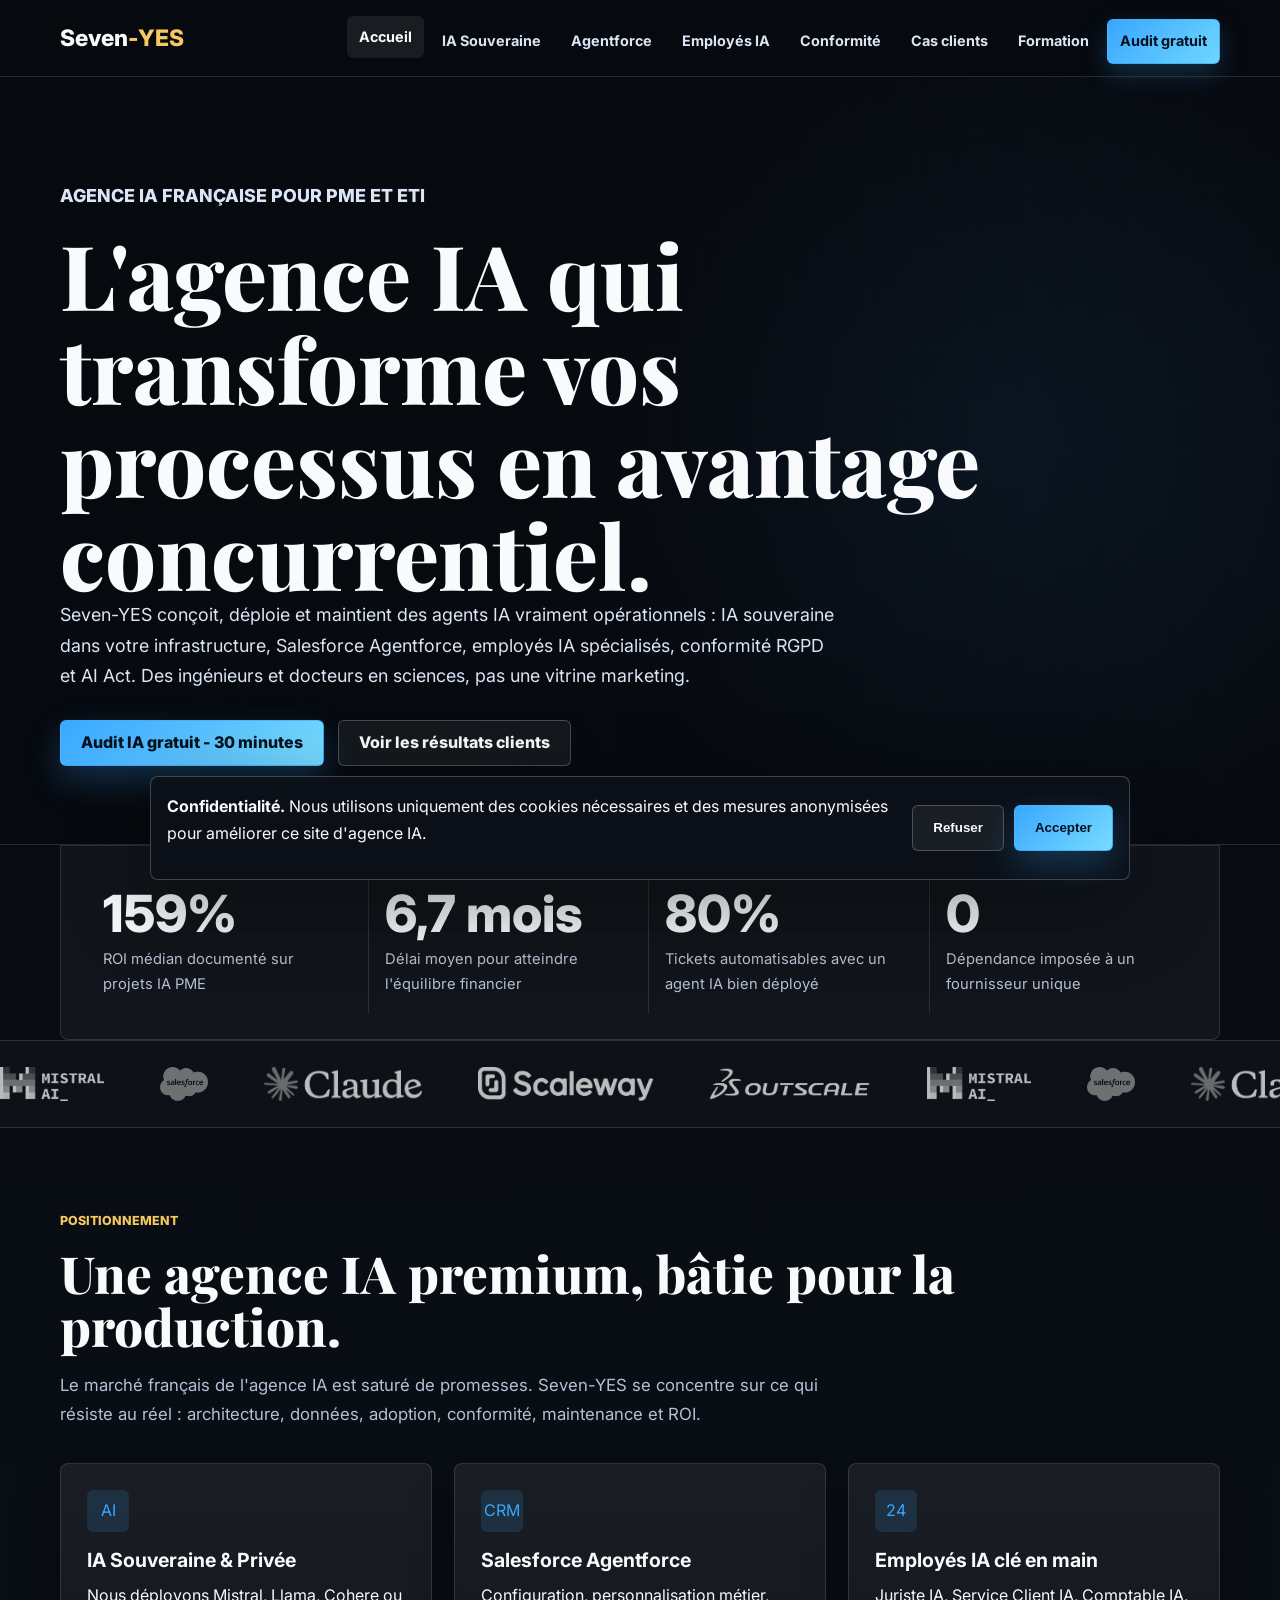
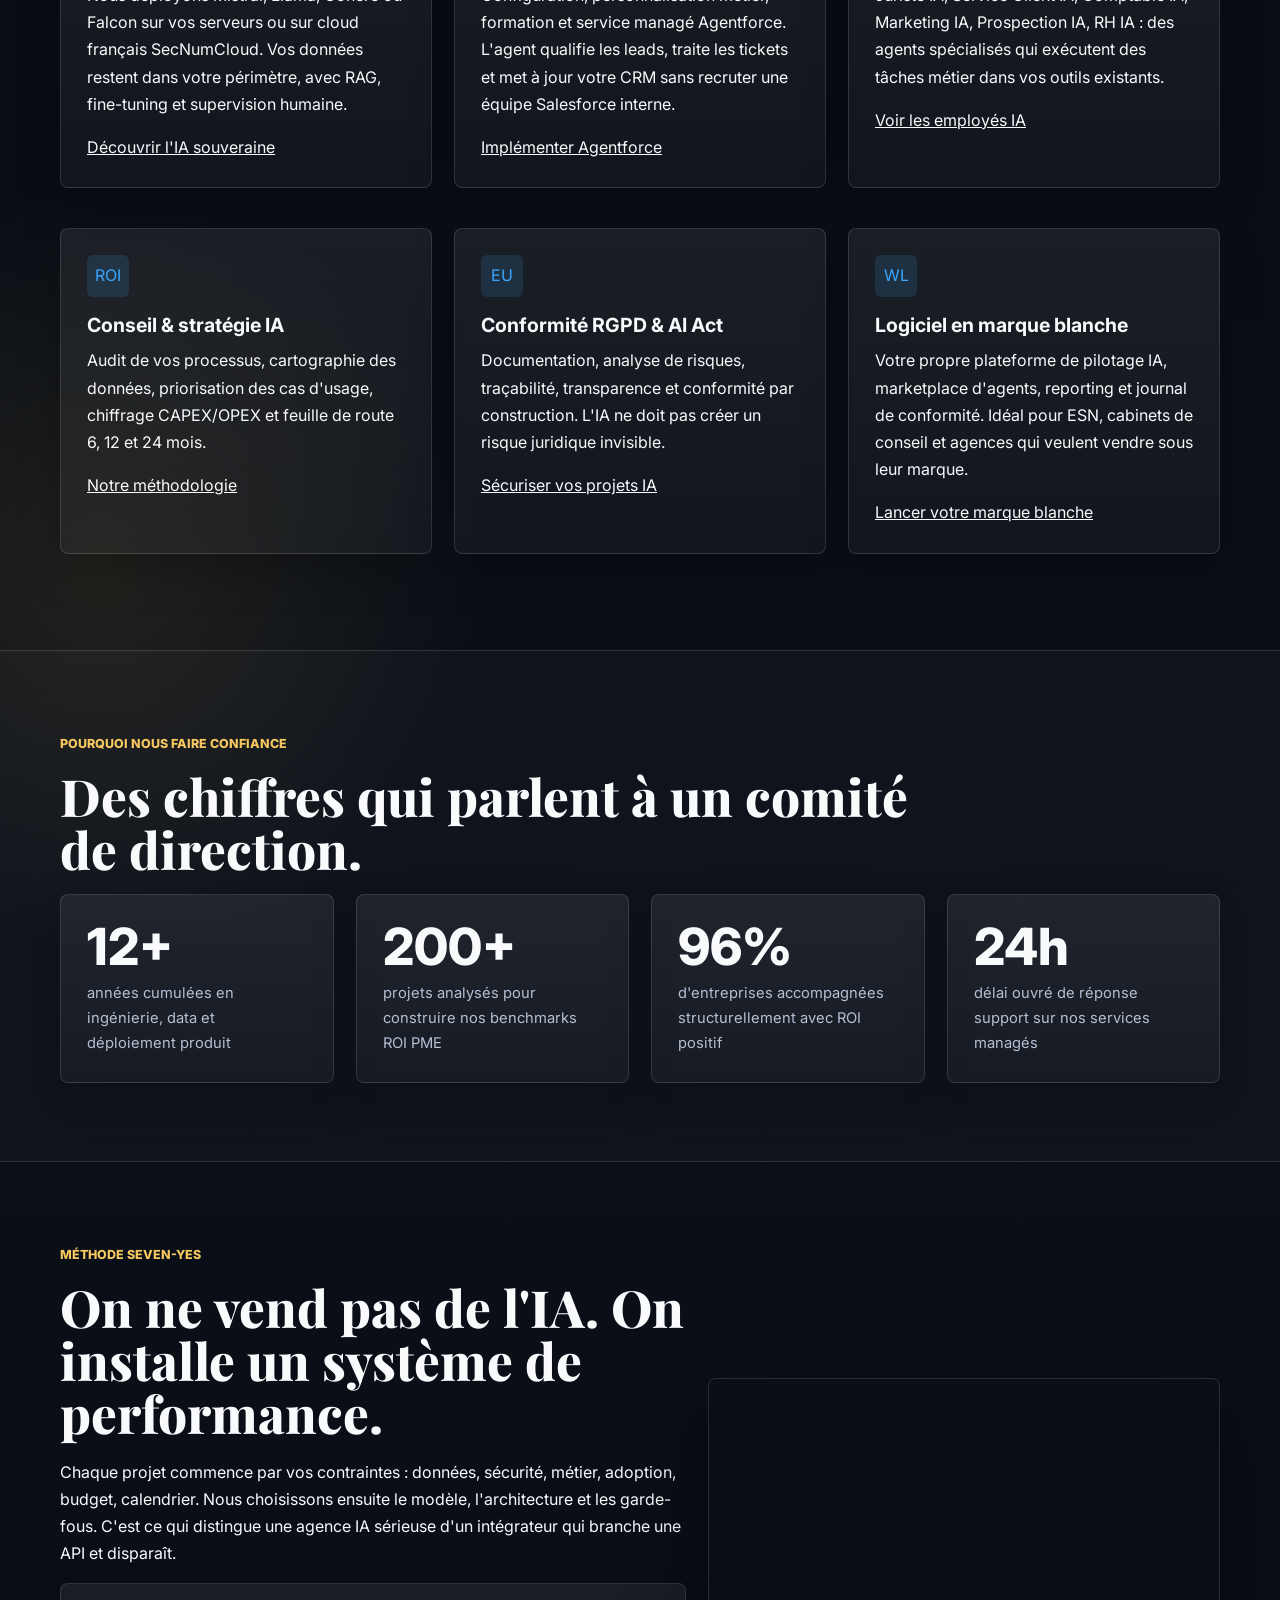
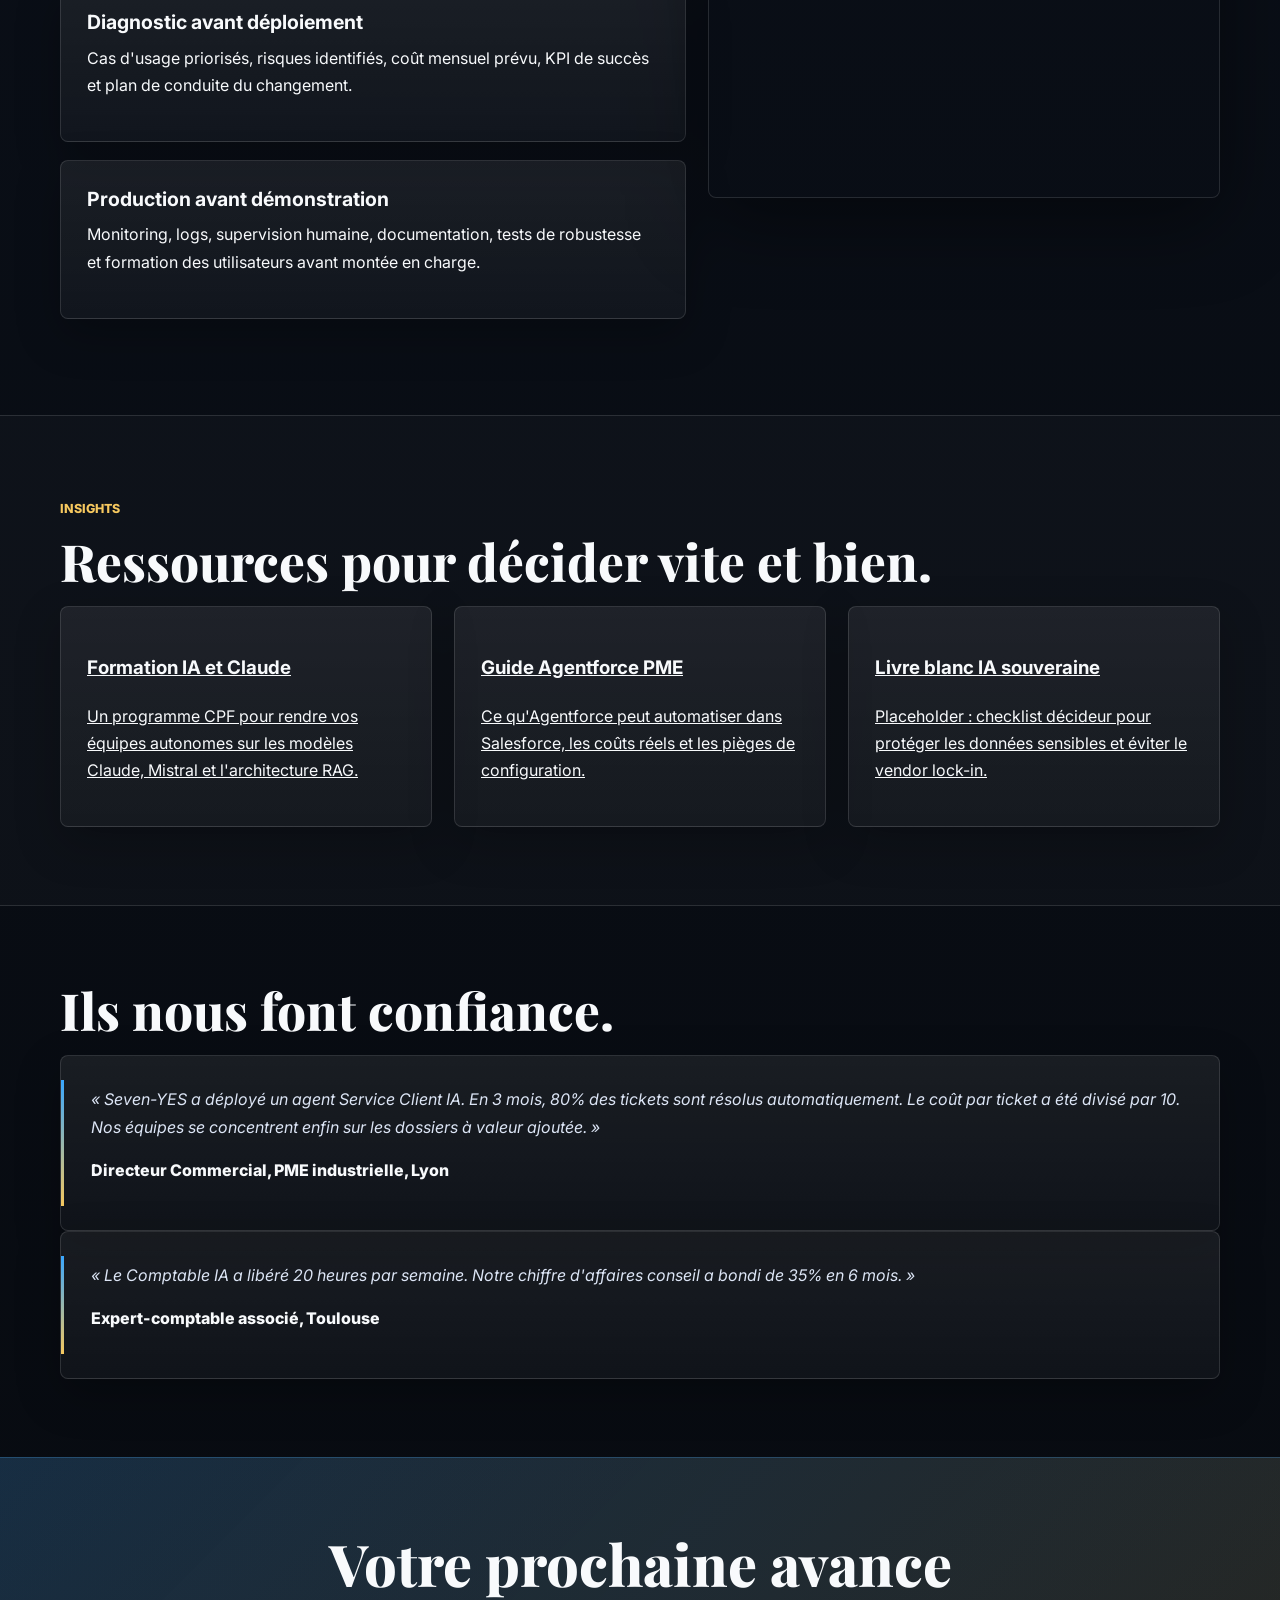
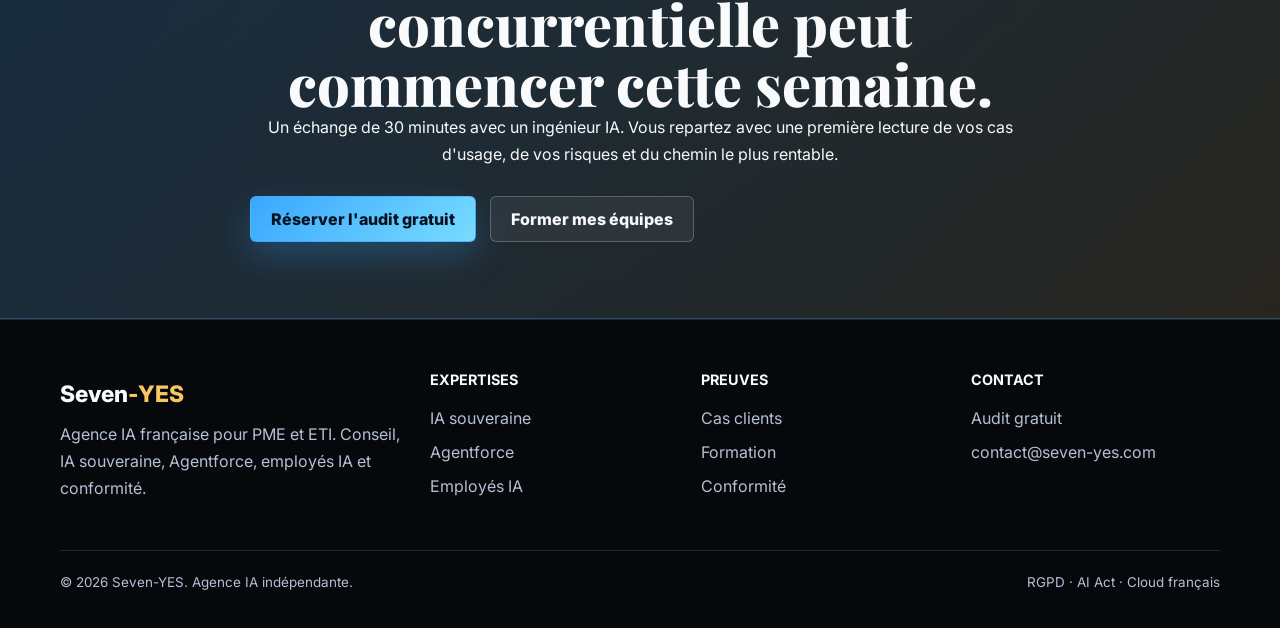
==== commit e2be2a24: "-full revamp" ====
--- a/index.html
+++ b/index.html
@@ -1,19 +1,25 @@
 <!DOCTYPE html>
 <html lang="fr">
 <head>
-<meta charset="UTF-8">
-<meta name="viewport" content="width=device-width, initial-scale=1.0">
-<title>Seven‑YES — Agence IA experte | Ingénieurs & Docteurs en sciences | IA souveraine, Agentforce, Employés IA</title>
-<meta name="description" content="Agence IA pilotée par des ingénieurs et docteurs en sciences. Déploiement d'agents IA souverains, intégration Salesforce Agentforce, création d'Employés IA. Audit gratuit.">
-<link rel="stylesheet" href="style.css">
+  <meta charset="UTF-8">
+  <meta name="viewport" content="width=device-width, initial-scale=1.0">
+  <title>Agence IA Seven-YES | Conseil, agents IA, IA souveraine et Agentforce</title>
+  <meta name="description" content="Seven-YES est une agence IA française pour PME et ETI : conseil IA, agents IA métier, IA souveraine, Salesforce Agentforce, conformité RGPD et formation. Audit IA gratuit.">
+  <meta name="keywords" content="agence IA, agence intelligence artificielle, agence IA France, conseil IA, consultant IA, agents IA, IA souveraine, Agentforce, transformation IA PME">
+  <meta property="og:title" content="Seven-YES | Agence IA française pour entreprises ambitieuses">
+  <meta property="og:description" content="Des ingénieurs et docteurs en sciences déploient vos agents IA, votre IA souveraine et vos projets Agentforce avec ROI mesurable.">
+  <meta property="og:type" content="website">
+  <meta property="og:image" content="https://images.unsplash.com/photo-1516321318423-f06f85e504b3?auto=format&fit=crop&w=1200&q=80">
+  <meta name="twitter:card" content="summary_large_image">
+  <link rel="stylesheet" href="style.css">
 </head>
 <body>
-
+<a class="skip-link" href="#main">Aller au contenu</a>
 <header>
   <div class="container">
-    <nav>
+    <nav class="site-nav" aria-label="Navigation principale">
       <a href="index.html" class="logo">Seven<span>-YES</span></a>
-      <button class="menu-toggle" aria-label="Menu" style="background:none;border:none;font-size:1.5rem;cursor:pointer;display:none;">☰</button>
+      <button class="menu-toggle" type="button" aria-label="Ouvrir le menu" aria-expanded="false"><span></span></button>
       <ul class="nav-links">
         <li><a href="index.html">Accueil</a></li>
         <li><a href="ia-souveraine.html">IA Souveraine</a></li>
@@ -22,168 +28,187 @@
         <li><a href="conformite.html">Conformité</a></li>
         <li><a href="cas-clients.html">Cas clients</a></li>
         <li><a href="formation.html">Formation</a></li>
-        <li><a href="contact.html" class="btn-contact">Contact</a></li>
+        <li><a href="contact.html" class="btn-contact">Audit gratuit</a></li>
       </ul>
     </nav>
   </div>
 </header>
 
-<main>
-  <!-- Hero -->
-  <section class="hero">
-    <div class="container">
-      <h1>Votre agence IA pilotée par des ingénieurs et des docteurs en sciences.<br>Pas des marketers.</h1>
-      <p>Nous déployons des agents IA souverains directement dans votre infrastructure ou sur un cloud français. Nous intégrons Agentforce à votre CRM, créons des employés IA pour vos métiers, et vous fournissons une plateforme en marque blanche. Un seul interlocuteur, une facturation transparente, un ROI mesurable.</p>
-      <p>
-        <a href="contact.html" class="btn">Audit IA gratuit — 30 minutes</a>
-        &nbsp;
-        <a href="conseil-strategie.html" class="btn btn-outline">Notre méthodologie</a>
-      </p>
-    </div>
-  </section>
-
-  <!-- Trust Bar -->
-  <div class="trust-bar">
-    <div class="trust-item"><div class="num">+28,9%</div><div class="label">Croissance annuelle du marché IA en France</div></div>
-    <div class="trust-item"><div class="num">159%</div><div class="label">ROI médian sur 200+ projets PME</div></div>
-    <div class="trust-item"><div class="num">80%</div><div class="label">Des projets IA sans accompagnement n'aboutissent pas</div></div>
-    <div class="trust-item"><div class="num">55%</div><div class="label">TPE-PME utilisent l'IA générative (2025)</div></div>
-  </div>
-
-  <!-- Partner Logos -->
-  <div class="container">
-    <div class="partner-logos">
-      <img src="logos/mistral.png" alt="Mistral AI">
-      <img src="logos/salesforce.png" alt="Salesforce">
-      <img src="logos/anthropic.png" alt="Anthropic Claude">
-      <img src="logos/scaleway.png" alt="Scaleway">
-      <img src="logos/outscale.png" alt="Outscale">
-    </div>
-  </div>
-
-  <!-- Services -->
+<main id="main">
+  <section class="hero hero-image hero-home">
+    <div class="container">
+      <p class="eyebrow">Agence IA française pour PME et ETI</p>
+      <h1>L'agence IA qui transforme vos processus en avantage concurrentiel.</h1>
+      <p>Seven-YES conçoit, déploie et maintient des agents IA vraiment opérationnels : IA souveraine dans votre infrastructure, Salesforce Agentforce, employés IA spécialisés, conformité RGPD et AI Act. Des ingénieurs et docteurs en sciences, pas une vitrine marketing.</p>
+      <div class="hero-actions">
+        <a href="contact.html" class="btn">Audit IA gratuit - 30 minutes</a>
+        <a href="cas-clients.html" class="btn btn-outline">Voir les résultats clients</a>
+      </div>
+    </div>
+  </section>
+
+  <div class="trust-bar" aria-label="Indicateurs de confiance">
+    <div class="trust-item"><div class="num">159%</div><div class="label">ROI médian documenté sur projets IA PME</div></div>
+    <div class="trust-item"><div class="num">6,7 mois</div><div class="label">Délai moyen pour atteindre l'équilibre financier</div></div>
+    <div class="trust-item"><div class="num">80%</div><div class="label">Tickets automatisables avec un agent IA bien déployé</div></div>
+    <div class="trust-item"><div class="num">0</div><div class="label">Dépendance imposée à un fournisseur unique</div></div>
+  </div>
+
+  <div class="partner-strip" aria-label="Technologies intégrées">
+    <div class="partner-marquee">
+      <div class="partner-track">
+        <img src="logos/mistral.png" alt="Mistral AI">
+        <img src="logos/salesforce.png" alt="Salesforce">
+        <img src="logos/anthropic.png" alt="Anthropic Claude">
+        <img src="logos/scaleway.png" alt="Scaleway">
+        <img src="logos/outscale.png" alt="Outscale">
+      </div>
+      <div class="partner-track" aria-hidden="true">
+        <img src="logos/mistral.png" alt="">
+        <img src="logos/salesforce.png" alt="">
+        <img src="logos/anthropic.png" alt="">
+        <img src="logos/scaleway.png" alt="">
+        <img src="logos/outscale.png" alt="">
+      </div>
+    </div>
+  </div>
+
   <section>
     <div class="container">
-      <h2 class="section-title">Ce que nous faisons — sans jargon, avec des résultats.</h2>
-
-      <div class="content-block">
-        <h3>IA Souveraine &amp; Privée</h3>
-        <p>Vos données ne quittent jamais vos murs. Nous déployons un LLM open source (Mistral, Llama, Falcon, Cohere) sur vos serveurs ou dans un cloud français certifié SecNumCloud (Scaleway, Outscale). Zéro dépendance à OpenAI, Google ou Microsoft. Fine‑tuning sur votre documentation métier, conformité RGPD et AI Act intégrée. <a href="ia-souveraine.html">Découvrez notre offre IA Souveraine →</a></p>
-      </div>
-
-      <div class="content-block">
-        <h3>Salesforce Agentforce</h3>
-        <p>Votre agent IA conversationnel autonome dans votre CRM. Nous gérons l'intégralité du cycle : implémentation, personnalisation sur vos processus métier, formation des équipes, maintenance continue. Licence Salesforce incluse — un seul interlocuteur. Coût par ticket : 0,50 € par IA contre 6‑12 € en humain. <a href="agentforce.html">Implémentation Agentforce →</a></p>
-      </div>
-
-      <div class="content-block">
-        <h3>Employés IA clé en main</h3>
-        <p>Juriste IA, Service Client IA, Comptable IA, Marketing IA, Prospection IA, RH IA — des agents spécialisés par fonction métier. Déploiement en mode souverain (on‑premise) ou SaaS, facturation au forfait mensuel. Mise en route en 48 h en mode SaaS, ROI médian de 159 % sur 12 mois. <a href="employes-ia.html">Voir tous les Employés IA →</a></p>
-      </div>
-
-      <div class="content-block">
-        <h3>Logiciel en marque blanche</h3>
-        <p>Votre propre plateforme de pilotage IA à vos couleurs. Tableau de bord unifié, journal de conformité intégré, marketplace d'agents. Nous construisons le socle technologique, vous commercialisez sous votre nom. Recurring revenue pour cabinets de conseil, ESN, agences. <a href="logiciel-marque-blanche.html">Lancer votre marque blanche →</a></p>
-      </div>
-
-      <div class="content-block">
-        <h3>Conseil &amp; Stratégie</h3>
-        <p>Audit IA de vos processus sur 6, 12 et 24 mois. Identification des gains rapides et des gisements de productivité. Nous parlons ROI, CAPEX, OPEX, délais de retour — pas de jargon. Diagnostic subventionné par Bpifrance (reste à charge dès 780 €). <a href="conseil-strategie.html">Demander un diagnostic →</a></p>
-      </div>
-
-      <div class="content-block">
-        <h3>Conformité RGPD &amp; AI Act</h3>
-        <p>L'AI Act européen s'applique pleinement le 2 août 2026. Amendes jusqu'à 35 M€ ou 7 % du CA mondial. Nous intégrons la conformité par construction : transparence, traçabilité, documentation, supervision humaine. <a href="conformite.html">Mettez-vous en conformité →</a></p>
-      </div>
-    </div>
-  </section>
-
-  <!-- Tech Stack -->
+      <p class="section-kicker">Positionnement</p>
+      <h2 class="section-title">Une agence IA premium, bâtie pour la production.</h2>
+      <p class="section-subtitle">Le marché français de l'agence IA est saturé de promesses. Seven-YES se concentre sur ce qui résiste au réel : architecture, données, adoption, conformité, maintenance et ROI.</p>
+      <div class="cards-grid">
+        <article class="content-block service-card">
+          <span class="icon" aria-hidden="true">AI</span>
+          <h3>IA Souveraine & Privée</h3>
+          <p>Nous déployons Mistral, Llama, Cohere ou Falcon sur vos serveurs ou sur cloud français SecNumCloud. Vos données restent dans votre périmètre, avec RAG, fine-tuning et supervision humaine.</p>
+          <a href="ia-souveraine.html">Découvrir l'IA souveraine</a>
+        </article>
+        <article class="content-block service-card">
+          <span class="icon" aria-hidden="true">CRM</span>
+          <h3>Salesforce Agentforce</h3>
+          <p>Configuration, personnalisation métier, formation et service managé Agentforce. L'agent qualifie les leads, traite les tickets et met à jour votre CRM sans recruter une équipe Salesforce interne.</p>
+          <a href="agentforce.html">Implémenter Agentforce</a>
+        </article>
+        <article class="content-block service-card">
+          <span class="icon" aria-hidden="true">24</span>
+          <h3>Employés IA clé en main</h3>
+          <p>Juriste IA, Service Client IA, Comptable IA, Marketing IA, Prospection IA, RH IA : des agents spécialisés qui exécutent des tâches métier dans vos outils existants.</p>
+          <a href="employes-ia.html">Voir les employés IA</a>
+        </article>
+        <article class="content-block service-card">
+          <span class="icon" aria-hidden="true">ROI</span>
+          <h3>Conseil & stratégie IA</h3>
+          <p>Audit de vos processus, cartographie des données, priorisation des cas d'usage, chiffrage CAPEX/OPEX et feuille de route 6, 12 et 24 mois.</p>
+          <a href="conseil-strategie.html">Notre méthodologie</a>
+        </article>
+        <article class="content-block service-card">
+          <span class="icon" aria-hidden="true">EU</span>
+          <h3>Conformité RGPD & AI Act</h3>
+          <p>Documentation, analyse de risques, traçabilité, transparence et conformité par construction. L'IA ne doit pas créer un risque juridique invisible.</p>
+          <a href="conformite.html">Sécuriser vos projets IA</a>
+        </article>
+        <article class="content-block service-card">
+          <span class="icon" aria-hidden="true">WL</span>
+          <h3>Logiciel en marque blanche</h3>
+          <p>Votre propre plateforme de pilotage IA, marketplace d'agents, reporting et journal de conformité. Idéal pour ESN, cabinets de conseil et agences qui veulent vendre sous leur marque.</p>
+          <a href="logiciel-marque-blanche">Lancer votre marque blanche</a>
+        </article>
+      </div>
+    </div>
+  </section>
+
+  <section class="section--alt">
+    <div class="container">
+      <p class="section-kicker">Pourquoi nous faire confiance</p>
+      <h2 class="section-title">Des chiffres qui parlent à un comité de direction.</h2>
+      <div class="stats-grid">
+        <div class="stat-card"><div class="num" data-count="12" data-suffix="+">0</div><div class="label">années cumulées en ingénierie, data et déploiement produit</div></div>
+        <div class="stat-card"><div class="num" data-count="200" data-suffix="+">0</div><div class="label">projets analysés pour construire nos benchmarks ROI PME</div></div>
+        <div class="stat-card"><div class="num" data-count="96" data-suffix="%">0</div><div class="label">d'entreprises accompagnées structurellement avec ROI positif</div></div>
+        <div class="stat-card"><div class="num" data-count="24" data-suffix="h">0</div><div class="label">délai ouvré de réponse support sur nos services managés</div></div>
+      </div>
+    </div>
+  </section>
+
   <section>
-    <div class="container">
-      <h2 class="section-title">Notre stack technologique — les modèles que nous déployons.</h2>
-      <p class="section-subtitle">Nous sélectionnons la meilleure brique pour chaque métier, sans commission cachée. Voici les technologies que nous intégrons au quotidien.</p>
-      <p>Nous travaillons également avec Falcon 3 et d'autres modèles open weight selon vos contraintes. Tous nos déploiements sont compatibles avec les clouds français Scaleway et Outscale, certifiés SecNumCloud par l'ANSSI.</p>
-    </div>
-  </section>
-
-  <!-- Why Seven-YES -->
+    <div class="container two-col">
+      <div>
+        <p class="section-kicker">Méthode Seven-YES</p>
+        <h2 class="section-title">On ne vend pas de l'IA. On installe un système de performance.</h2>
+        <p>Chaque projet commence par vos contraintes : données, sécurité, métier, adoption, budget, calendrier. Nous choisissons ensuite le modèle, l'architecture et les garde-fous. C'est ce qui distingue une agence IA sérieuse d'un intégrateur qui branche une API et disparaît.</p>
+        <div class="content-block">
+          <h3>Diagnostic avant déploiement</h3>
+          <p>Cas d'usage priorisés, risques identifiés, coût mensuel prévu, KPI de succès et plan de conduite du changement.</p>
+        </div>
+        <div class="content-block">
+          <h3>Production avant démonstration</h3>
+          <p>Monitoring, logs, supervision humaine, documentation, tests de robustesse et formation des utilisateurs avant montée en charge.</p>
+        </div>
+      </div>
+      <div class="media-panel media-team" role="img" aria-label="Equipe tech travaillant sur une architecture IA"></div>
+    </div>
+  </section>
+
+  <section class="section--alt">
+    <div class="container">
+      <p class="section-kicker">Insights</p>
+      <h2 class="section-title">Ressources pour décider vite et bien.</h2>
+      <div class="insights-grid">
+        <a class="insight-card" href="formation.html">
+          <h3>Formation IA et Claude</h3>
+          <p>Un programme CPF pour rendre vos équipes autonomes sur les modèles Claude, Mistral et l'architecture RAG.</p>
+        </a>
+        <a class="insight-card" href="agentforce.html">
+          <h3>Guide Agentforce PME</h3>
+          <p>Ce qu'Agentforce peut automatiser dans Salesforce, les coûts réels et les pièges de configuration.</p>
+        </a>
+        <a class="insight-card" href="contact.html">
+          <h3>Livre blanc IA souveraine</h3>
+          <p>Placeholder : checklist décideur pour protéger les données sensibles et éviter le vendor lock-in.</p>
+        </a>
+      </div>
+    </div>
+  </section>
+
   <section>
     <div class="container">
-      <h2 class="section-title">Pourquoi Seven‑YES n'est pas une énième agence IA.</h2>
-      <p class="section-subtitle">Plus de 1 000 startups IA et des centaines de cabinets se sont improvisés « experts » en 2024. Voici ce qui fait la différence.</p>
-
-      <div class="content-block">
-        <h3>1. Des scientifiques, pas des marketers.</h3>
-        <p>Notre cofondateur est docteur en physique, l'autre est ingénieur. Toute l'équipe est composée d'ingénieurs et de doctorants en sciences. Chaque projet est piloté par quelqu'un qui maîtrise l'architecture des LLM, le fine‑tuning, le RAG et les infrastructures.</p>
-      </div>
-
-      <div class="content-block">
-        <h3>2. Déploiement en production, pas en PowerPoint.</h3>
-        <p>80 % des projets IA n'aboutissent pas (source Bpifrance). Nous faisons l'inverse : nous commençons par votre infrastructure et vos contraintes. 96 % des entreprises accompagnées structurellement constatent un ROI positif (analyse sur 200 projets, 2022‑2025).</p>
-      </div>
-
-      <div class="content-block">
-        <h3>3. ROI chiffré, pas de promesses.</h3>
-        <p>Chaque recommandation inclut coût de déploiement, coût mensuel, gain estimé et délai de retour. Le ROI médian documenté est de 159 % sur 12 mois, avec un délai moyen de 6,7 mois pour atteindre l'équilibre.</p>
-      </div>
-
-      <div class="content-block">
-        <h3>4. Zéro vendor lock‑in.</h3>
-        <p>Nous utilisons des modèles open source (Mistral, Llama, Falcon) et des clouds français. Vous restez libre de changer à tout moment. Votre IA vous appartient.</p>
-      </div>
-
-      <div class="content-block">
-        <h3>5. Conformité by design.</h3>
-        <p>L'AI Act entre en vigueur le 2 août 2026. Chaque déploiement intègre nativement transparence, traçabilité et supervision humaine. <a href="conformite.html">En savoir plus sur la conformité →</a></p>
-      </div>
-    </div>
-  </section>
-
-  <!-- Stats -->
-  <section>
-    <div class="container">
-      <h2 class="section-title">Quelques chiffres qui comptent.</h2>
-      <ul>
-        <li>74 % des dirigeants anticipent un impact fort de l'IA, mais seulement 33 % ont déployé une solution (Observatoire Data &amp; IA 2025).</li>
-        <li>80 % des PME investissent moins de 5 000 € dans l'IA (baromètre Alegria, mai 2026). Le frein principal ? L'absence de partenaire technique fiable.</li>
-        <li>Le marché mondial des agents IA passera de 9,14 Md$ en 2026 à 139 Md$ en 2034 (Fortune Business Insights).</li>
-        <li>Un ticket service client traité par IA coûte 0,50 € à 2 €, contre 6‑12 € par un humain. <a href="agentforce.html">Voir les détails →</a></li>
-      </ul>
-    </div>
-  </section>
-
-  <!-- Testimonials -->
-  <section>
-    <div class="container">
       <h2 class="section-title">Ils nous font confiance.</h2>
-
       <div class="testimonial">
-        <p>« Seven‑YES a déployé un agent Service Client IA. En 3 mois, 80 % des tickets sont résolus automatiquement. Le coût par ticket a été divisé par 10. Nos équipes se concentrent enfin sur les dossiers à valeur ajoutée. »</p>
-        <p class="author">— Directeur Commercial, PME industrielle, Lyon</p>
-      </div>
-
+        <p>« Seven-YES a déployé un agent Service Client IA. En 3 mois, 80% des tickets sont résolus automatiquement. Le coût par ticket a été divisé par 10. Nos équipes se concentrent enfin sur les dossiers à valeur ajoutée. »</p>
+        <p class="author">Directeur Commercial, PME industrielle, Lyon</p>
+      </div>
       <div class="testimonial">
-        <p>« Le Comptable IA a libéré 20 heures par semaine. Notre chiffre d'affaires conseil a bondi de 35 % en 6 mois. »</p>
-        <p class="author">— Expert‑Comptable Associé, Toulouse</p>
-      </div>
-    </div>
-  </section>
-
-  <!-- CTA -->
-  <section>
-    <div class="container">
-      <h2 class="section-title">Prêt à automatiser ce qui vous ralentit ?</h2>
-      <p>Un échange de 30 minutes, gratuit et sans engagement. Nous analysons votre besoin et vous remettons une solution concrète, chiffrée et calendrée.</p>
-      <p><a href="contact.html" class="btn">Contactez‑nous →</a></p>
-    </div>
-  </section>
+        <p>« Le Comptable IA a libéré 20 heures par semaine. Notre chiffre d'affaires conseil a bondi de 35% en 6 mois. »</p>
+        <p class="author">Expert-comptable associé, Toulouse</p>
+      </div>
+    </div>
+  </section>
+
+  <div class="cta-band">
+    <div class="wrap--narrow">
+      <h2>Votre prochaine avance concurrentielle peut commencer cette semaine.</h2>
+      <p>Un échange de 30 minutes avec un ingénieur IA. Vous repartez avec une première lecture de vos cas d'usage, de vos risques et du chemin le plus rentable.</p>
+      <div class="btns">
+        <a href="contact.html" class="btn">Réserver l'audit gratuit</a>
+        <a href="formation.html" class="btn btn-outline">Former mes équipes</a>
+      </div>
+    </div>
+  </div>
 </main>
 
 <footer>
-  <div class="container">
-    <p>© 2026 Seven‑YES — Agence IA indépendante. <a href="contact.html">contact@seven-yes.com</a></p>
-  </div>
+  <div class="container footer-grid">
+    <div>
+      <a href="index.html" class="logo">Seven<span>-YES</span></a>
+      <p>Agence IA française pour PME et ETI. Conseil, IA souveraine, Agentforce, employés IA et conformité.</p>
+    </div>
+    <div><h5>Expertises</h5><a href="ia-souveraine.html">IA souveraine</a><a href="agentforce.html">Agentforce</a><a href="employes-ia.html">Employés IA</a></div>
+    <div><h5>Preuves</h5><a href="cas-clients.html">Cas clients</a><a href="formation.html">Formation</a><a href="conformite.html">Conformité</a></div>
+    <div><h5>Contact</h5><a href="contact.html">Audit gratuit</a><a href="mailto:contact@seven-yes.com">contact@seven-yes.com</a></div>
+  </div>
+  <div class="container footer-bottom"><span>© 2026 Seven-YES. Agence IA indépendante.</span><span>RGPD · AI Act · Cloud français</span></div>
 </footer>
 
 <script src="script.js"></script>
--- a/style.css
+++ b/style.css
@@ -1,236 +1,296 @@
-@import url('https://fonts.googleapis.com/css2?family=Inter:wght@400;500;600;700&display=swap');
+@import url("https://fonts.googleapis.com/css2?family=Inter:wght@400;500;600;700;800&family=Playfair+Display:wght@700;800&display=swap");
 
 :root {
-  --bg: #ffffff;
-  --text: #000000;
-  --text-muted: #333333;
-  --border: #cccccc;
-  --accent: #000000;
-  --accent-hover: #333333;
-  --surface: #f5f5f5;
-  --font: 'Inter', system-ui, -apple-system, sans-serif;
-}
-
-* { margin: 0; padding: 0; box-sizing: border-box; }
+  --bg: #070a0f;
+  --bg-soft: #0c111a;
+  --surface: #111827;
+  --surface-2: #172033;
+  --surface-3: #202b41;
+  --text: #f8fafc;
+  --text-muted: #b5c0d4;
+  --text-soft: #dce5f5;
+  --border: rgba(255, 255, 255, 0.12);
+  --border-strong: rgba(255, 255, 255, 0.22);
+  --accent: #39a7ff;
+  --accent-2: #f6c85f;
+  --accent-3: #54e0c7;
+  --danger: #ff6b6b;
+  --shadow: 0 24px 80px rgba(0, 0, 0, 0.42);
+  --shadow-soft: 0 16px 44px rgba(0, 0, 0, 0.25);
+  --radius: 8px;
+  --radius-sm: 6px;
+  --container: 1160px;
+  --font: "Inter", system-ui, -apple-system, BlinkMacSystemFont, "Segoe UI", sans-serif;
+  --font-display: "Playfair Display", Georgia, serif;
+}
+
+* {
+  box-sizing: border-box;
+}
+
+html {
+  scroll-behavior: smooth;
+}
 
 body {
+  margin: 0;
+  min-height: 100vh;
   font-family: var(--font);
   color: var(--text);
-  background: var(--bg);
+  background:
+    radial-gradient(circle at 78% 8%, rgba(57, 167, 255, 0.15), transparent 28rem),
+    radial-gradient(circle at 8% 40%, rgba(246, 200, 95, 0.1), transparent 24rem),
+    linear-gradient(180deg, #070a0f 0%, #0a0f18 48%, #070a0f 100%);
   line-height: 1.7;
   font-size: 16px;
-}
-
-.container {
-  max-width: 900px;
+  opacity: 0;
+  animation: pageFade 0.55s ease forwards;
+}
+
+body.nav-open,
+body.modal-lock {
+  overflow: hidden;
+}
+
+img,
+iframe {
+  max-width: 100%;
+}
+
+a {
+  color: var(--text);
+}
+
+a:hover {
+  color: var(--accent);
+}
+
+p {
+  margin: 0 0 1rem;
+}
+
+ul {
+  margin: 0;
+  padding-left: 1.2rem;
+}
+
+li + li {
+  margin-top: 0.45rem;
+}
+
+.container,
+.wrap,
+.wrap--mid,
+.wrap--narrow {
+  width: min(var(--container), calc(100% - 40px));
   margin: 0 auto;
-  padding: 0 20px;
-}
-
-/* Header / Nav */
+}
+
+.wrap--mid {
+  max-width: 960px;
+}
+
+.wrap--narrow {
+  max-width: 780px;
+}
+
+.skip-link {
+  position: absolute;
+  left: 16px;
+  top: -80px;
+  z-index: 999;
+  padding: 10px 14px;
+  background: var(--accent);
+  color: #03111f;
+  border-radius: var(--radius-sm);
+  font-weight: 800;
+  transition: top 0.2s ease;
+}
+
+.skip-link:focus {
+  top: 14px;
+}
+
 header {
-  border-bottom: 1px solid var(--border);
-  padding: 15px 0;
-  background: var(--bg);
   position: sticky;
   top: 0;
-  z-index: 100;
+  z-index: 80;
+  border-bottom: 1px solid var(--border);
+  background: rgba(7, 10, 15, 0.82);
+  backdrop-filter: blur(18px);
+}
+
+nav,
+.site-nav {
+  min-height: 76px;
+  display: flex;
+  align-items: center;
+  justify-content: space-between;
+  gap: 22px;
 }
 
 .logo {
-  font-weight: 700;
-  font-size: 1.5rem;
-  letter-spacing: -0.5px;
+  color: var(--text);
   text-decoration: none;
-  color: var(--text);
-}
-
-.logo span {
-  font-weight: 400;
-  color: var(--text-muted);
-}
-
-nav {
-  display: flex;
-  justify-content: space-between;
-  align-items: center;
-  flex-wrap: wrap;
-  gap: 10px;
+  font-size: 1.42rem;
+  font-weight: 800;
+  letter-spacing: 0;
+  white-space: nowrap;
+}
+
+.logo span,
+.logo em {
+  color: var(--accent-2);
+  font-style: normal;
+  font-weight: 800;
 }
 
 .nav-links {
   display: flex;
-  gap: 15px;
-  flex-wrap: wrap;
-  align-items: center;
+  align-items: center;
+  justify-content: flex-end;
+  gap: 6px;
+  margin: 0;
+  padding: 0;
   list-style: none;
 }
 
 .nav-links a {
+  display: inline-flex;
+  align-items: center;
+  min-height: 40px;
+  padding: 9px 12px;
+  color: var(--text-soft);
   text-decoration: none;
-  color: var(--text);
-  font-weight: 500;
   font-size: 0.9rem;
+  font-weight: 700;
+  border-radius: var(--radius-sm);
+  transition: color 0.2s ease, background 0.2s ease, transform 0.2s ease;
 }
 
 .nav-links a:hover,
 .nav-links a.active {
-  text-decoration: underline;
-  text-underline-offset: 4px;
-  text-decoration-thickness: 2px;
-}
-
-/* ---- FIXED: Contact Button — always visible white text on black ---- */
-.nav-links a.btn-contact {
-  display: inline-block;
-  padding: 10px 24px;
-  font-weight: 600;
-  border: 2px solid var(--accent);
-  background: var(--accent);
-  color: #fff;
-  text-decoration: none;
-  font-size: 0.9rem;
-  transition: background 0.2s;
-}
-
-.nav-links a.btn-contact:hover {
-  background: var(--accent-hover);
-  text-decoration: none;
-}
-
-/* Generic Buttons */
-.btn {
-  display: inline-block;
-  padding: 10px 24px;
-  font-weight: 600;
-  border: 2px solid var(--accent);
-  background: var(--accent);
-  color: #fff;
-  text-decoration: none;
-  font-size: 0.9rem;
-  transition: background 0.2s;
-}
-
-.btn:hover {
-  background: var(--accent-hover);
-}
-
-.btn-outline {
-  background: transparent;
-  color: var(--accent);
-}
-
-.btn-outline:hover {
-  background: var(--accent);
-  color: #fff;
-}
-
-.btn-accent {
-  background: var(--accent);
-  border-color: var(--accent);
-  color: #fff;
-}
-
-/* Hero */
+  color: var(--text);
+  background: rgba(255, 255, 255, 0.08);
+  transform: translateY(-1px);
+}
+
+.nav-links a.btn-contact,
+.nav-cta {
+  border: 1px solid rgba(57, 167, 255, 0.55);
+  background: linear-gradient(135deg, var(--accent), #6fd6ff);
+  color: #03111f;
+  box-shadow: 0 10px 26px rgba(57, 167, 255, 0.22);
+}
+
+.nav-links a.btn-contact:hover,
+.nav-cta:hover {
+  color: #03111f;
+  background: linear-gradient(135deg, #6fd6ff, var(--accent-2));
+}
+
+.menu-toggle {
+  display: none;
+  width: 44px;
+  height: 44px;
+  border: 1px solid var(--border);
+  border-radius: var(--radius-sm);
+  background: rgba(255, 255, 255, 0.06);
+  color: var(--text);
+  cursor: pointer;
+}
+
+.menu-toggle span,
+.menu-toggle::before,
+.menu-toggle::after {
+  content: "";
+  display: block;
+  width: 20px;
+  height: 2px;
+  margin: 4px auto;
+  background: currentColor;
+  transition: transform 0.2s ease, opacity 0.2s ease;
+}
+
+body.nav-open .menu-toggle span {
+  opacity: 0;
+}
+
+body.nav-open .menu-toggle::before {
+  transform: translateY(6px) rotate(45deg);
+}
+
+body.nav-open .menu-toggle::after {
+  transform: translateY(-6px) rotate(-45deg);
+}
+
 .hero {
-  padding: 80px 0 50px;
-  text-align: left;
-}
-
-.hero h1 {
-  font-size: 2.2rem;
-  line-height: 1.3;
-  margin-bottom: 20px;
-}
-
-.hero p {
-  font-size: 1.1rem;
+  position: relative;
+  overflow: hidden;
+  padding: 104px 0 78px;
+  border-bottom: 1px solid var(--border);
+}
+
+.hero::before {
+  content: "";
+  position: absolute;
+  inset: 0;
+  background:
+    linear-gradient(rgba(255, 255, 255, 0.035) 1px, transparent 1px),
+    linear-gradient(90deg, rgba(255, 255, 255, 0.035) 1px, transparent 1px);
+  background-size: 54px 54px;
+  mask-image: linear-gradient(180deg, #000 0%, transparent 92%);
+  opacity: 0.5;
+  animation: gridDrift 24s linear infinite;
+}
+
+.hero::after {
+  content: "";
+  position: absolute;
+  inset: 0;
+  background: linear-gradient(90deg, rgba(7, 10, 15, 0.96) 0%, rgba(7, 10, 15, 0.7) 48%, rgba(7, 10, 15, 0.38) 100%);
+}
+
+.hero.hero-image {
+  background-image: var(--hero-image);
+  background-size: cover;
+  background-position: center;
+}
+
+.hero-home { --hero-image: url("https://images.unsplash.com/photo-1516321318423-f06f85e504b3?auto=format&fit=crop&w=1800&q=80"); }
+.hero-agentforce { --hero-image: url("https://images.unsplash.com/photo-1551434678-e076c223a692?auto=format&fit=crop&w=1800&q=80"); }
+.hero-employes { --hero-image: url("https://images.unsplash.com/photo-1556761175-b413da4baf72?auto=format&fit=crop&w=1800&q=80"); }
+.hero-formation { --hero-image: url("https://images.unsplash.com/photo-1517245386807-bb43f82c33c4?auto=format&fit=crop&w=1800&q=80"); }
+.hero-cases { --hero-image: url("https://images.unsplash.com/photo-1556761175-4b46a572b786?auto=format&fit=crop&w=1800&q=80"); }
+.hero-contact { --hero-image: url("https://images.unsplash.com/photo-1521791136064-7986c2920216?auto=format&fit=crop&w=1800&q=80"); }
+
+.hero > .container,
+.hero > .wrap,
+.hero > .wrap--mid {
+  position: relative;
+  z-index: 1;
+}
+
+.eyebrow,
+.hero-kicker,
+.section-kicker,
+.section-num,
+.breadcrumb {
+  display: inline-flex;
+  align-items: center;
+  gap: 8px;
+  margin: 0 0 16px;
+  color: var(--accent-2);
+  font-size: 0.78rem;
+  font-weight: 800;
+  letter-spacing: 0;
+  text-transform: uppercase;
+}
+
+.breadcrumb {
+  text-transform: none;
   color: var(--text-muted);
-  max-width: 700px;
-  margin-bottom: 30px;
-}
-
-/* Trust bar */
-.trust-bar {
-  display: flex;
-  flex-wrap: wrap;
-  gap: 30px;
-  padding: 30px 0;
-  border-top: 1px solid var(--border);
-  border-bottom: 1px solid var(--border);
-  margin: 0 auto 60px;
-  max-width: 900px;
-}
-
-.trust-item {
-  flex: 1 1 200px;
-  text-align: center;
-}
-
-.trust-item .num {
-  font-size: 2rem;
-  font-weight: 700;
-  color: var(--text);
-}
-
-.trust-item .label {
-  font-size: 0.85rem;
-  color: var(--text-muted);
-}
-
-/* Sections */
-section {
-  padding: 60px 0;
-}
-
-.section-title {
-  font-size: 1.6rem;
-  margin-bottom: 10px;
-  font-weight: 700;
-}
-
-.section-subtitle {
-  color: var(--text-muted);
-  margin-bottom: 40px;
-  font-size: 1rem;
-}
-
-/* Text blocks — NO CARDS */
-.content-block {
-  margin-bottom: 30px;
-}
-
-.content-block h3 {
-  font-size: 1.25rem;
-  margin-bottom: 8px;
-  font-weight: 700;
-}
-
-.content-block p {
-  margin-bottom: 12px;
-}
-
-/* Testimonial */
-.testimonial {
-  border-left: 3px solid var(--accent);
-  padding: 20px 0 20px 20px;
-  margin: 30px 0;
-  font-style: italic;
-  color: var(--text-muted);
-}
-
-.testimonial .author {
-  font-style: normal;
-  font-weight: 600;
-  color: var(--text);
-  margin-top: 10px;
-}
-
-/* Breadcrumb */
-.breadcrumb {
-  font-size: 0.85rem;
-  color: var(--text-muted);
-  margin-bottom: 20px;
+  letter-spacing: 0;
 }
 
 .breadcrumb a {
@@ -238,153 +298,782 @@
   text-decoration: none;
 }
 
-.breadcrumb a:hover {
-  text-decoration: underline;
-}
-
-/* Pricing / Cards */
-.pricing-grid {
+.hero h1,
+.section-title,
+.cta-band h2 {
+  margin: 0;
+  font-family: var(--font-display);
+  font-weight: 800;
+  line-height: 1.04;
+  letter-spacing: 0;
+}
+
+.hero h1 {
+  max-width: 980px;
+  font-size: clamp(2.65rem, 7vw, 6rem);
+}
+
+.hero p,
+.lead {
+  max-width: 780px;
+  color: var(--text-soft);
+  font-size: 1.12rem;
+}
+
+.hero-actions,
+.hero-btns,
+.btns {
+  display: flex;
+  flex-wrap: wrap;
+  align-items: center;
+  gap: 14px;
+  margin-top: 28px;
+}
+
+.btn {
+  display: inline-flex;
+  align-items: center;
+  justify-content: center;
+  min-height: 46px;
+  padding: 12px 20px;
+  border: 1px solid rgba(57, 167, 255, 0.6);
+  border-radius: var(--radius-sm);
+  background: linear-gradient(135deg, var(--accent), #78dcff);
+  color: #03111f;
+  text-decoration: none;
+  font-weight: 800;
+  line-height: 1.2;
+  box-shadow: 0 14px 34px rgba(57, 167, 255, 0.25);
+  transition: transform 0.2s ease, box-shadow 0.2s ease, background 0.2s ease;
+  cursor: pointer;
+}
+
+.btn:hover {
+  color: #03111f;
+  transform: translateY(-2px);
+  box-shadow: 0 18px 42px rgba(57, 167, 255, 0.32);
+}
+
+.btn-outline,
+.btn-outline-white {
+  background: rgba(255, 255, 255, 0.06);
+  color: var(--text);
+  border-color: var(--border-strong);
+  box-shadow: none;
+}
+
+.btn-outline:hover,
+.btn-outline-white:hover {
+  background: rgba(255, 255, 255, 0.12);
+  color: var(--text);
+  box-shadow: none;
+}
+
+.btn-gold {
+  border-color: rgba(246, 200, 95, 0.6);
+  background: linear-gradient(135deg, var(--accent-2), #ffe09b);
+}
+
+section,
+.section {
+  padding: 78px 0;
+}
+
+.section--alt {
+  background: rgba(255, 255, 255, 0.025);
+  border-block: 1px solid var(--border);
+}
+
+.section-title {
+  max-width: 900px;
+  margin-bottom: 18px;
+  font-size: clamp(2rem, 4vw, 3.45rem);
+}
+
+.section-subtitle {
+  max-width: 760px;
+  margin: 0 0 34px;
+  color: var(--text-muted);
+  font-size: 1.05rem;
+}
+
+.grid,
+.cards-grid,
+.pricing-grid,
+.stats-grid,
+.insights-grid,
+.case-grid,
+.agent-layout,
+.two-col,
+.footer-grid {
   display: grid;
-  grid-template-columns: repeat(auto-fit, minmax(250px, 1fr));
-  gap: 20px;
-  margin: 30px 0;
-}
-
-.pricing-card {
+  gap: 22px;
+}
+
+.cards-grid,
+.pricing-grid,
+.insights-grid {
+  grid-template-columns: repeat(3, minmax(0, 1fr));
+}
+
+.stats-grid {
+  grid-template-columns: repeat(4, minmax(0, 1fr));
+}
+
+.two-col {
+  grid-template-columns: 1.1fr 0.9fr;
+  align-items: center;
+}
+
+.agent-layout {
+  grid-template-columns: 320px 1fr;
+  align-items: start;
+}
+
+.content-block,
+.pricing-card,
+.stat-card,
+.insight-card,
+.case-card,
+.highlight-box,
+.testimonial,
+.faq-item,
+.module-card,
+.comparison-table-wrap,
+.video-frame,
+.pull-stat {
   border: 1px solid var(--border);
-  padding: 25px;
-  background: var(--surface);
-}
-
-.pricing-card h4 {
-  font-size: 1.1rem;
-  margin-bottom: 10px;
-}
-
-/* Partner logos */
+  border-radius: var(--radius);
+  background: linear-gradient(180deg, rgba(255, 255, 255, 0.07), rgba(255, 255, 255, 0.035));
+  box-shadow: var(--shadow-soft);
+}
+
+.content-block,
+.pricing-card,
+.stat-card,
+.insight-card,
+.case-card,
+.highlight-box,
+.faq-item,
+.module-card,
+.pull-stat {
+  padding: 26px;
+}
+
+.content-block {
+  margin-bottom: 18px;
+}
+
+.content-block h3,
+.pricing-card h4,
+.pricing-card h3,
+.case-card h3,
+.module-card h3,
+.faq-item h4 {
+  margin: 0 0 10px;
+  font-size: 1.22rem;
+  line-height: 1.25;
+}
+
+.icon {
+  display: inline-flex;
+  align-items: center;
+  justify-content: center;
+  width: 42px;
+  height: 42px;
+  margin-bottom: 16px;
+  border-radius: var(--radius-sm);
+  background: rgba(57, 167, 255, 0.14);
+  color: var(--accent);
+}
+
+.trust-bar {
+  width: min(var(--container), calc(100% - 40px));
+  margin: 0 auto;
+  padding: 26px;
+  display: grid;
+  grid-template-columns: repeat(4, minmax(0, 1fr));
+  gap: 16px;
+  border: 1px solid var(--border);
+  border-radius: 0 0 var(--radius) var(--radius);
+  background: rgba(255, 255, 255, 0.04);
+}
+
+.trust-item {
+  padding: 16px;
+  border-left: 1px solid var(--border);
+}
+
+.trust-item:first-child {
+  border-left: 0;
+}
+
+.num,
+.trust-item .num,
+.stat-item .num,
+.stat-card .num,
+.pull-stat .num {
+  color: var(--text);
+  font-size: clamp(2rem, 4vw, 3.2rem);
+  line-height: 1;
+  font-weight: 800;
+  letter-spacing: 0;
+}
+
+.trust-item .label,
+.stat-card .label,
+.stat-item .label,
+.pull-stat .txt {
+  margin-top: 8px;
+  color: var(--text-muted);
+  font-size: 0.92rem;
+}
+
+.partner-strip {
+  overflow: hidden;
+  padding: 26px 0;
+  border-block: 1px solid var(--border);
+  background: rgba(255, 255, 255, 0.025);
+}
+
+.partner-marquee {
+  display: flex;
+  width: max-content;
+  animation: marquee 28s linear infinite;
+}
+
+.partner-track {
+  display: flex;
+  align-items: center;
+  gap: 56px;
+  padding-right: 56px;
+}
+
+.partner-track img,
+.partner-logos img {
+  height: 34px;
+  width: auto;
+  filter: grayscale(1) invert(1) brightness(1.2) opacity(0.72);
+  transition: filter 0.2s ease, transform 0.2s ease;
+}
+
+.partner-track img:hover,
+.partner-logos img:hover {
+  filter: none;
+  transform: translateY(-2px);
+}
+
 .partner-logos {
   display: flex;
+  flex-wrap: wrap;
+  align-items: center;
   justify-content: center;
-  align-items: center;
+  gap: 38px;
+  padding: 24px 0;
+}
+
+.service-card,
+.insight-card,
+.pricing-card,
+.case-card,
+.module-card {
+  transition: transform 0.2s ease, border-color 0.2s ease, background 0.2s ease;
+}
+
+.service-card:hover,
+.insight-card:hover,
+.pricing-card:hover,
+.case-card:hover,
+.module-card:hover {
+  transform: translateY(-4px);
+  border-color: rgba(57, 167, 255, 0.42);
+  background: linear-gradient(180deg, rgba(57, 167, 255, 0.1), rgba(255, 255, 255, 0.04));
+}
+
+.testimonial {
+  position: relative;
+  padding: 30px;
+  color: var(--text-soft);
+  font-style: italic;
+}
+
+.testimonial::before {
+  content: "";
+  position: absolute;
+  left: 0;
+  top: 24px;
+  bottom: 24px;
+  width: 3px;
+  background: linear-gradient(var(--accent), var(--accent-2));
+}
+
+.testimonial .author {
+  margin-top: 14px;
+  color: var(--text);
+  font-style: normal;
+  font-weight: 800;
+}
+
+.media-panel {
+  min-height: 420px;
+  border-radius: var(--radius);
+  border: 1px solid var(--border);
+  background-image: var(--image);
+  background-size: cover;
+  background-position: center;
+  box-shadow: var(--shadow);
+}
+
+.media-team { --image: url("https://images.unsplash.com/photo-1552664730-d307ca884978?auto=format&fit=crop&w=1200&q=80"); }
+.media-dashboard { --image: url("https://images.unsplash.com/photo-1551288049-bebda4e38f71?auto=format&fit=crop&w=1200&q=80"); }
+.media-training { --image: url("https://images.unsplash.com/photo-1551836022-d5d88e9218df?auto=format&fit=crop&w=1200&q=80"); }
+
+.comparison-table-wrap {
+  overflow-x: auto;
+  padding: 0;
+}
+
+table {
+  width: 100%;
+  border-collapse: collapse;
+}
+
+th,
+td {
+  padding: 18px 20px;
+  border-bottom: 1px solid var(--border);
+  text-align: left;
+  vertical-align: top;
+}
+
+th {
+  color: var(--accent-2);
+  font-size: 0.82rem;
+  text-transform: uppercase;
+}
+
+tr:last-child td {
+  border-bottom: 0;
+}
+
+.sticky-cta {
+  position: sticky;
+  bottom: 18px;
+  z-index: 30;
+  width: min(980px, calc(100% - 40px));
+  margin: 0 auto 22px;
+  display: flex;
+  align-items: center;
+  justify-content: space-between;
+  gap: 18px;
+  padding: 14px 16px;
+  border: 1px solid rgba(246, 200, 95, 0.35);
+  border-radius: var(--radius);
+  background: rgba(13, 18, 29, 0.92);
+  box-shadow: var(--shadow);
+  backdrop-filter: blur(18px);
+}
+
+.sticky-cta p {
+  margin: 0;
+  color: var(--text-soft);
+  font-weight: 700;
+}
+
+.agent-tabs,
+.filter-tabs {
+  display: flex;
   flex-wrap: wrap;
-  gap: 2rem;
-  margin: 2rem 0;
-  padding: 1.5rem 0;
+  gap: 10px;
+  margin-bottom: 24px;
+}
+
+.agent-tabs {
+  position: sticky;
+  top: 96px;
+  align-self: start;
+  flex-direction: column;
+}
+
+.tab-button,
+.filter-button {
+  min-height: 44px;
+  padding: 10px 14px;
+  border: 1px solid var(--border);
+  border-radius: var(--radius-sm);
+  background: rgba(255, 255, 255, 0.05);
+  color: var(--text-soft);
+  font: inherit;
+  font-weight: 800;
+  text-align: left;
+  cursor: pointer;
+}
+
+.tab-button.active,
+.filter-button.active,
+.tab-button:hover,
+.filter-button:hover {
+  border-color: rgba(57, 167, 255, 0.58);
+  color: var(--text);
+  background: rgba(57, 167, 255, 0.14);
+}
+
+.agent-panel,
+.case-card {
+  display: none;
+}
+
+.agent-panel.active,
+.case-card.visible {
+  display: block;
+}
+
+.tag {
+  display: inline-flex;
+  align-items: center;
+  min-height: 26px;
+  margin: 0 6px 8px 0;
+  padding: 4px 9px;
+  border: 1px solid var(--border);
+  border-radius: 999px;
+  color: var(--text-muted);
+  font-size: 0.78rem;
+  font-weight: 800;
+}
+
+.video-frame {
+  position: relative;
+  overflow: hidden;
+  padding-bottom: 56.25%;
+  height: 0;
+}
+
+.video-frame iframe {
+  position: absolute;
+  inset: 0;
+  width: 100%;
+  height: 100%;
+  border: 0;
+}
+
+.contact-form {
+  display: grid;
+  gap: 16px;
+  max-width: 760px;
+}
+
+.form-grid {
+  display: grid;
+  grid-template-columns: repeat(2, minmax(0, 1fr));
+  gap: 16px;
+}
+
+.contact-form label {
+  display: block;
+  margin-bottom: 7px;
+  font-weight: 800;
+}
+
+.contact-form input,
+.contact-form textarea,
+.contact-form select {
+  width: 100%;
+  min-height: 46px;
+  padding: 12px 13px;
+  border: 1px solid var(--border);
+  border-radius: var(--radius-sm);
+  background: rgba(255, 255, 255, 0.06);
+  color: var(--text);
+  font: inherit;
+}
+
+.contact-form textarea {
+  min-height: 150px;
+  resize: vertical;
+}
+
+.contact-form input:focus,
+.contact-form textarea:focus,
+.contact-form select:focus {
+  outline: 2px solid rgba(57, 167, 255, 0.45);
+  border-color: var(--accent);
+}
+
+.error-message {
+  min-height: 20px;
+  margin-top: 5px;
+  color: var(--danger);
+  font-size: 0.85rem;
+}
+
+.form-status {
+  min-height: 24px;
+  color: var(--accent-3);
+  font-weight: 800;
+}
+
+.cta-band {
+  padding: 76px 0;
+  border-block: 1px solid rgba(57, 167, 255, 0.28);
+  background:
+    linear-gradient(135deg, rgba(57, 167, 255, 0.18), rgba(246, 200, 95, 0.1)),
+    rgba(255, 255, 255, 0.035);
+  text-align: center;
+}
+
+.cta-band h2 {
+  font-size: clamp(2.1rem, 4.5vw, 4rem);
+}
+
+footer {
+  padding: 48px 0 34px;
   border-top: 1px solid var(--border);
-  border-bottom: 1px solid var(--border);
-}
-
-.partner-logos img {
-  height: 36px;
-  width: auto;
-  filter: grayscale(1) opacity(0.7);
-  transition: filter 0.2s;
-}
-
-.partner-logos img:hover {
-  filter: grayscale(0) opacity(1);
-}
-
-/* Footer */
-footer {
+  color: var(--text-muted);
+  background: #06080c;
+}
+
+.footer-grid {
+  grid-template-columns: 1.4fr repeat(3, 1fr);
+}
+
+footer a {
+  display: block;
+  margin: 7px 0;
+  color: var(--text-muted);
+  text-decoration: none;
+}
+
+footer a:hover {
+  color: var(--text);
+}
+
+footer h5 {
+  margin: 0 0 12px;
+  color: var(--text);
+  font-size: 0.9rem;
+  text-transform: uppercase;
+}
+
+.footer-bottom {
+  display: flex;
+  justify-content: space-between;
+  gap: 16px;
+  margin-top: 32px;
+  padding-top: 20px;
   border-top: 1px solid var(--border);
-  padding: 30px 0;
-  text-align: center;
-  color: var(--text-muted);
-  font-size: 0.85rem;
-  margin-top: 60px;
-}
-
-footer a {
-  color: var(--text);
-  text-decoration: underline;
-}
-
-/* Stats grid */
-.stats-grid {
-  display: grid;
-  grid-template-columns: repeat(auto-fit, minmax(180px, 1fr));
-  gap: 20px;
-  margin: 30px 0;
-}
-
-.stat-item {
-  text-align: center;
-}
-
-.stat-item .num {
-  font-size: 1.8rem;
-  font-weight: 700;
-}
-
-.stat-item .label {
-  font-size: 0.85rem;
-  color: var(--text-muted);
-  margin-top: 4px;
-}
-
-/* Responsive */
-@media (max-width: 768px) {
+  font-size: 0.84rem;
+}
+
+.cookie-banner {
+  position: fixed;
+  left: 20px;
+  right: 20px;
+  bottom: 20px;
+  z-index: 100;
+  display: none;
+  align-items: center;
+  justify-content: space-between;
+  gap: 18px;
+  max-width: 980px;
+  margin: 0 auto;
+  padding: 16px;
+  border: 1px solid var(--border-strong);
+  border-radius: var(--radius);
+  background: rgba(12, 17, 26, 0.96);
+  box-shadow: var(--shadow);
+}
+
+.cookie-banner.show {
+  display: flex;
+}
+
+.cookie-actions {
+  display: flex;
+  gap: 10px;
+  flex-shrink: 0;
+}
+
+.back-to-top {
+  position: fixed;
+  right: 18px;
+  bottom: 92px;
+  z-index: 60;
+  width: 44px;
+  height: 44px;
+  border: 1px solid var(--border-strong);
+  border-radius: 50%;
+  background: rgba(13, 18, 29, 0.92);
+  color: var(--text);
+  opacity: 0;
+  pointer-events: none;
+  transform: translateY(10px);
+  cursor: pointer;
+  transition: opacity 0.2s ease, transform 0.2s ease;
+}
+
+.back-to-top.show {
+  opacity: 1;
+  pointer-events: auto;
+  transform: translateY(0);
+}
+
+.sr-only {
+  position: absolute;
+  width: 1px;
+  height: 1px;
+  padding: 0;
+  margin: -1px;
+  overflow: hidden;
+  clip: rect(0, 0, 0, 0);
+  white-space: nowrap;
+  border: 0;
+}
+
+@keyframes pageFade {
+  to { opacity: 1; }
+}
+
+@keyframes gridDrift {
+  from { background-position: 0 0, 0 0; }
+  to { background-position: 54px 54px, 54px 54px; }
+}
+
+@keyframes marquee {
+  from { transform: translateX(0); }
+  to { transform: translateX(-50%); }
+}
+
+@media (prefers-reduced-motion: reduce) {
+  *,
+  *::before,
+  *::after {
+    animation-duration: 0.01ms !important;
+    animation-iteration-count: 1 !important;
+    scroll-behavior: auto !important;
+    transition-duration: 0.01ms !important;
+  }
+}
+
+@media (max-width: 980px) {
+  .menu-toggle {
+    display: inline-flex;
+    align-items: center;
+    justify-content: center;
+    flex-direction: column;
+  }
+
+  .nav-links {
+    position: fixed;
+    inset: 76px 0 auto 0;
+    max-height: calc(100vh - 76px);
+    overflow-y: auto;
+    display: grid;
+    gap: 8px;
+    padding: 20px;
+    border-bottom: 1px solid var(--border);
+    background: rgba(7, 10, 15, 0.98);
+    transform: translateY(-120%);
+    opacity: 0;
+    pointer-events: none;
+    transition: transform 0.25s ease, opacity 0.25s ease;
+  }
+
+  .nav-links.active,
+  body.nav-open .nav-links {
+    transform: translateY(0);
+    opacity: 1;
+    pointer-events: auto;
+  }
+
+  .nav-links a {
+    width: 100%;
+    justify-content: space-between;
+    padding: 13px 14px;
+  }
+
+  .cards-grid,
+  .pricing-grid,
+  .insights-grid,
+  .stats-grid,
+  .trust-bar,
+  .footer-grid,
+  .two-col,
+  .agent-layout {
+    grid-template-columns: 1fr 1fr;
+  }
+
+  .agent-tabs {
+    position: static;
+    grid-column: 1 / -1;
+    flex-direction: row;
+  }
+}
+
+@media (max-width: 700px) {
+  .container,
+  .wrap,
+  .wrap--mid,
+  .wrap--narrow {
+    width: min(100% - 28px, var(--container));
+  }
+
+  nav,
+  .site-nav {
+    min-height: 68px;
+  }
+
+  .nav-links {
+    inset: 68px 0 auto 0;
+    max-height: calc(100vh - 68px);
+  }
+
+  .hero {
+    padding: 78px 0 56px;
+  }
+
+  section,
+  .section {
+    padding: 56px 0;
+  }
+
   .hero h1 {
-    font-size: 1.7rem;
-  }
-  .nav-links {
-    gap: 10px;
-  }
-  .nav-links a {
-    font-size: 0.8rem;
-  }
-  .pricing-grid {
+    font-size: clamp(2.35rem, 14vw, 4rem);
+  }
+
+  .cards-grid,
+  .pricing-grid,
+  .insights-grid,
+  .stats-grid,
+  .trust-bar,
+  .footer-grid,
+  .two-col,
+  .agent-layout,
+  .form-grid {
     grid-template-columns: 1fr;
   }
-}
-
-/* Steps */
-.step {
-  margin-bottom: 25px;
-}
-
-.step h4 {
-  font-weight: 700;
-  margin-bottom: 5px;
-}
-
-/* Form */
-.contact-form {
-  display: flex;
-  flex-direction: column;
-  gap: 1rem;
-  max-width: 600px;
-}
-
-.contact-form input,
-.contact-form textarea {
-  width: 100%;
-  padding: 10px;
-  border: 1px solid var(--border);
-  font-family: var(--font);
-  font-size: 0.95rem;
-}
-
-.contact-form label {
-  font-weight: 600;
-  font-size: 0.9rem;
-}
-
-/* FAQ */
-.faq-item {
-  margin-bottom: 20px;
-}
-
-.faq-item h4 {
-  font-weight: 700;
-  margin-bottom: 5px;
-}
-
-/* Highlight box */
-.highlight-box {
-  background: var(--surface);
-  border: 1px solid var(--border);
-  padding: 25px;
-  margin: 25px 0;
-}
+
+  .trust-item {
+    border-left: 0;
+    border-top: 1px solid var(--border);
+  }
+
+  .trust-item:first-child {
+    border-top: 0;
+  }
+
+  .sticky-cta,
+  .cookie-banner {
+    align-items: stretch;
+    flex-direction: column;
+  }
+
+  .sticky-cta .btn,
+  .cookie-actions,
+  .cookie-actions .btn {
+    width: 100%;
+  }
+
+  .footer-bottom {
+    flex-direction: column;
+  }
+}
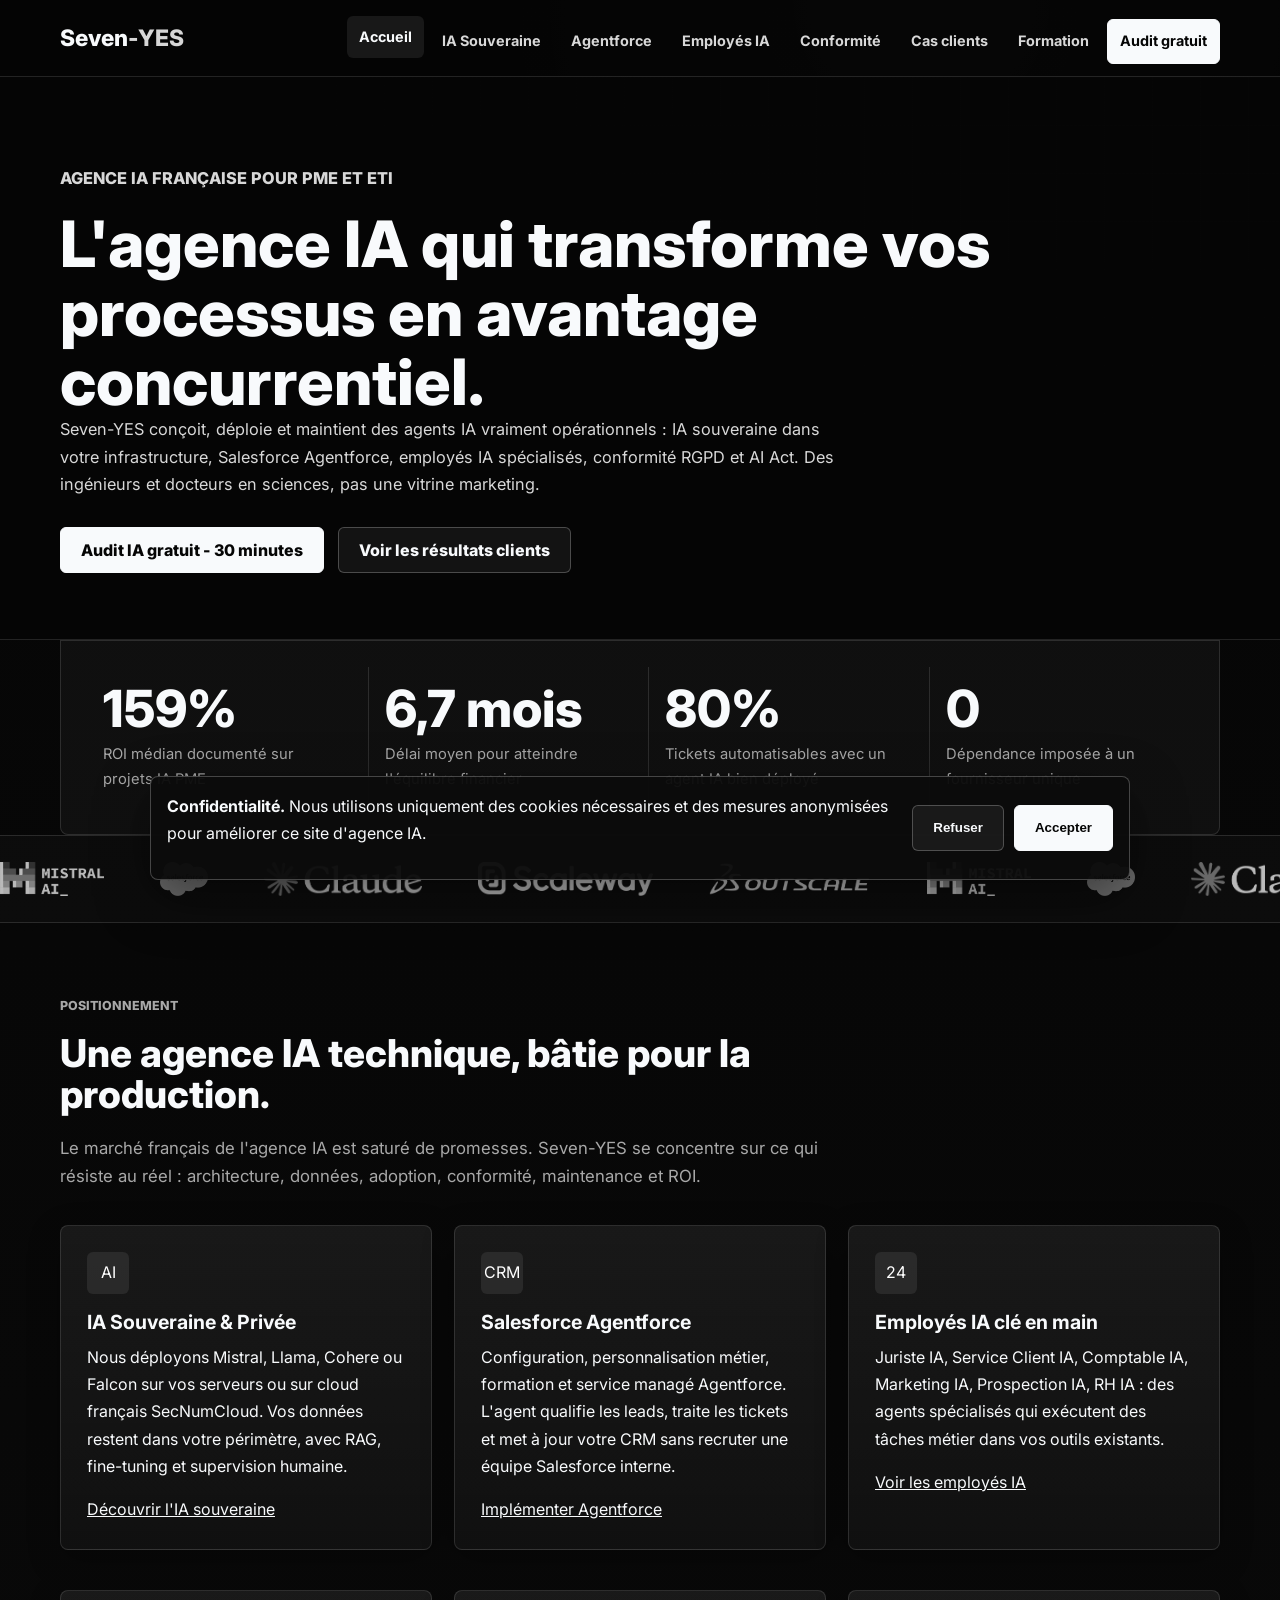
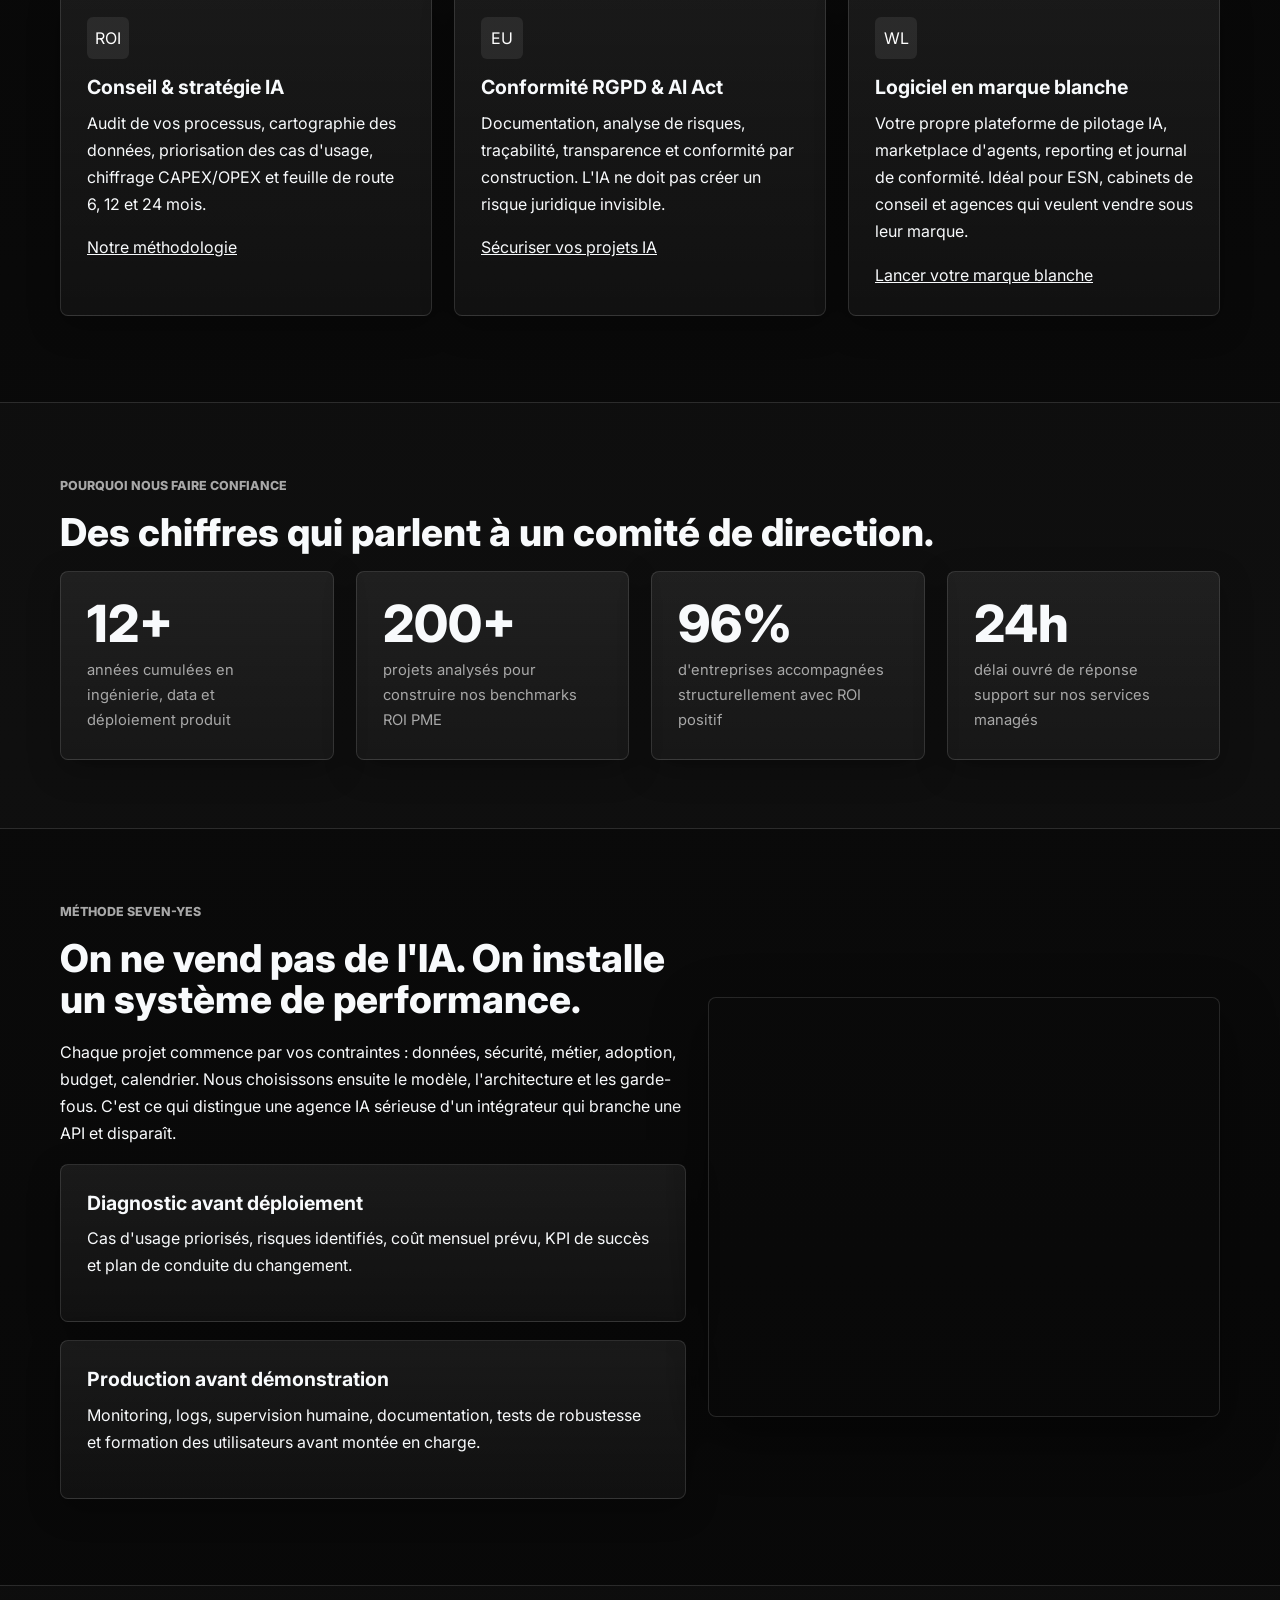
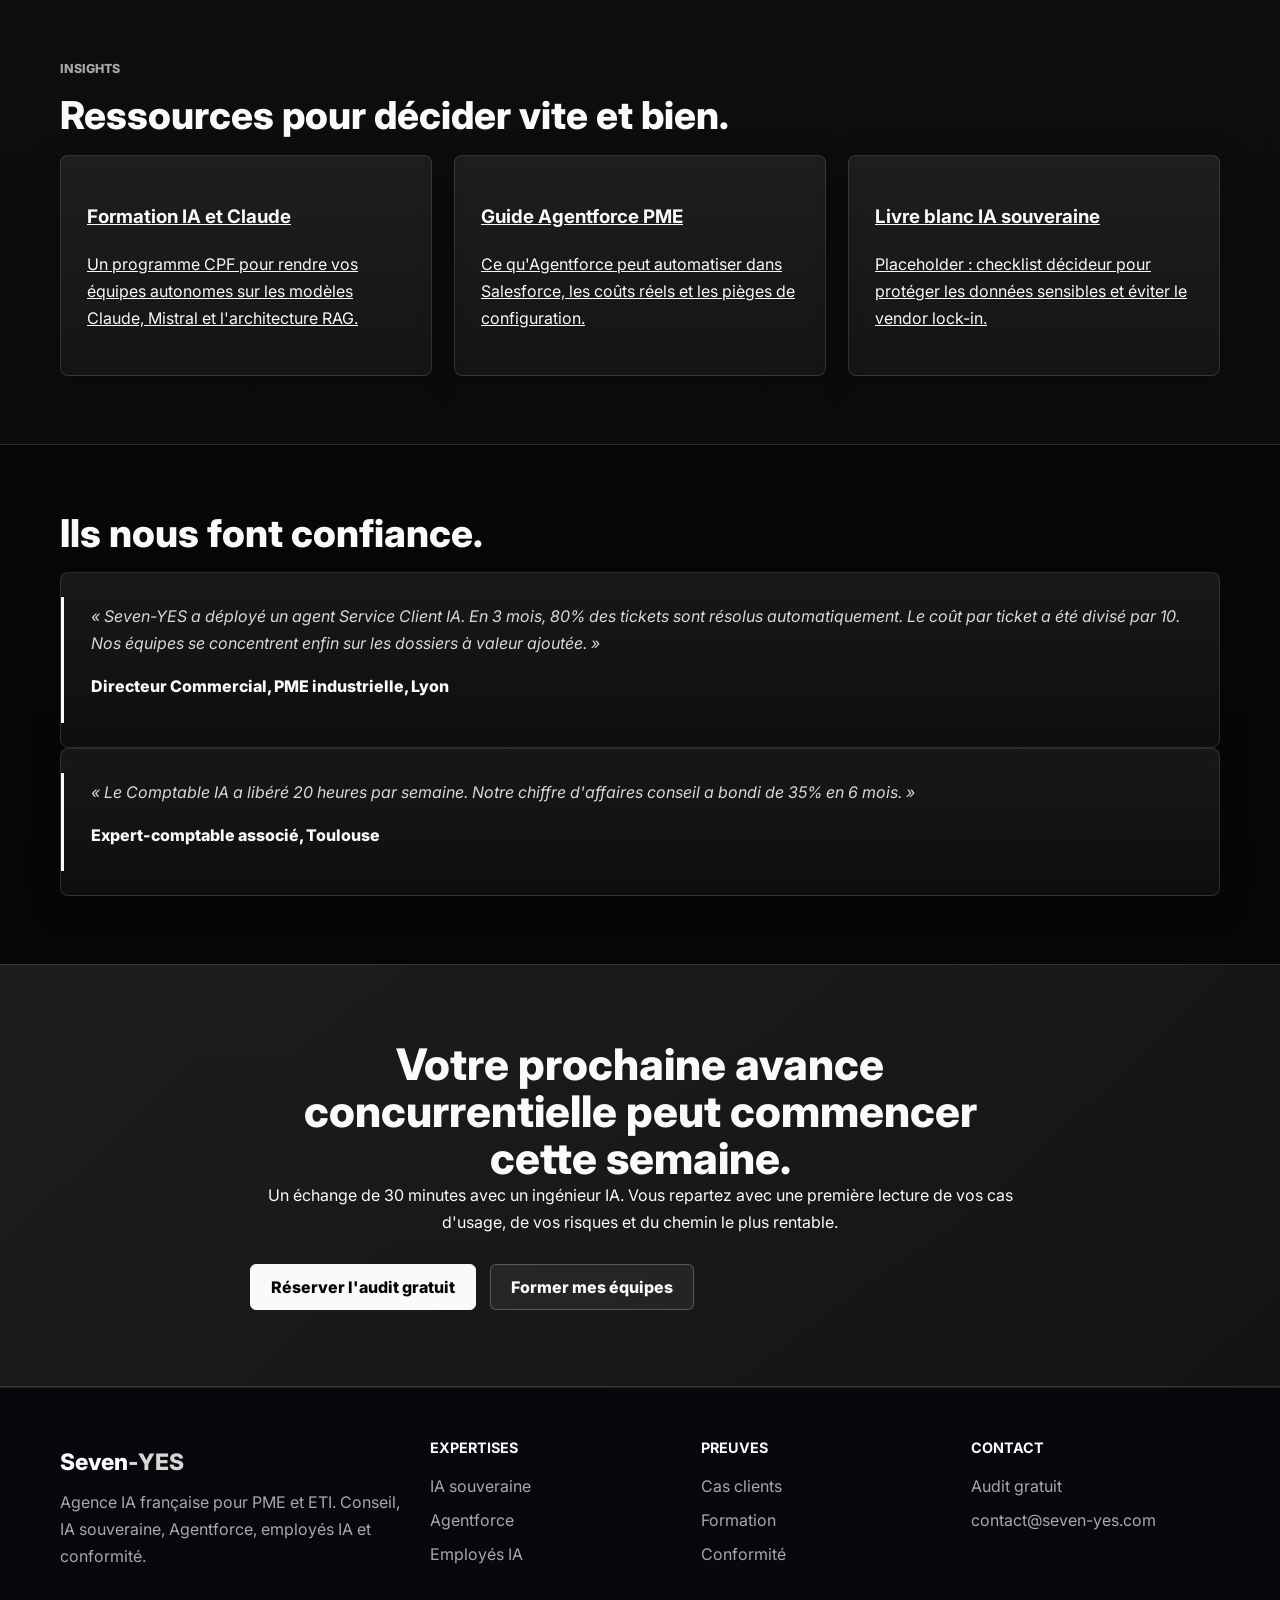
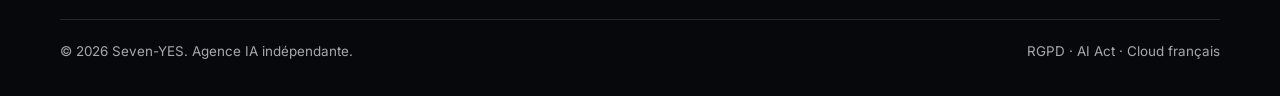
==== commit 1faffa1d: "-full revamp" ====
--- a/index.html
+++ b/index.html
@@ -76,7 +76,7 @@
   <section>
     <div class="container">
       <p class="section-kicker">Positionnement</p>
-      <h2 class="section-title">Une agence IA premium, bâtie pour la production.</h2>
+      <h2 class="section-title">Une agence IA technique, bâtie pour la production.</h2>
       <p class="section-subtitle">Le marché français de l'agence IA est saturé de promesses. Seven-YES se concentre sur ce qui résiste au réel : architecture, données, adoption, conformité, maintenance et ROI.</p>
       <div class="cards-grid">
         <article class="content-block service-card">
--- a/style.css
+++ b/style.css
@@ -1,27 +1,27 @@
-@import url("https://fonts.googleapis.com/css2?family=Inter:wght@400;500;600;700;800&family=Playfair+Display:wght@700;800&display=swap");
+@import url("https://fonts.googleapis.com/css2?family=Inter:wght@400;500;600;700;800&display=swap");
 
 :root {
-  --bg: #070a0f;
-  --bg-soft: #0c111a;
-  --surface: #111827;
-  --surface-2: #172033;
-  --surface-3: #202b41;
+  --bg: #050505;
+  --bg-soft: #0b0b0b;
+  --surface: #111111;
+  --surface-2: #171717;
+  --surface-3: #222222;
   --text: #f8fafc;
-  --text-muted: #b5c0d4;
-  --text-soft: #dce5f5;
+  --text-muted: #a8a8a8;
+  --text-soft: #d8d8d8;
   --border: rgba(255, 255, 255, 0.12);
-  --border-strong: rgba(255, 255, 255, 0.22);
-  --accent: #39a7ff;
-  --accent-2: #f6c85f;
-  --accent-3: #54e0c7;
+  --border-strong: rgba(255, 255, 255, 0.24);
+  --accent: #ffffff;
+  --accent-2: #d6d6d6;
+  --accent-3: #cfcfcf;
   --danger: #ff6b6b;
-  --shadow: 0 24px 80px rgba(0, 0, 0, 0.42);
-  --shadow-soft: 0 16px 44px rgba(0, 0, 0, 0.25);
+  --shadow: 0 18px 56px rgba(0, 0, 0, 0.48);
+  --shadow-soft: 0 10px 32px rgba(0, 0, 0, 0.3);
   --radius: 8px;
   --radius-sm: 6px;
   --container: 1160px;
   --font: "Inter", system-ui, -apple-system, BlinkMacSystemFont, "Segoe UI", sans-serif;
-  --font-display: "Playfair Display", Georgia, serif;
+  --font-display: var(--font);
 }
 
 * {
@@ -38,9 +38,8 @@
   font-family: var(--font);
   color: var(--text);
   background:
-    radial-gradient(circle at 78% 8%, rgba(57, 167, 255, 0.15), transparent 28rem),
-    radial-gradient(circle at 8% 40%, rgba(246, 200, 95, 0.1), transparent 24rem),
-    linear-gradient(180deg, #070a0f 0%, #0a0f18 48%, #070a0f 100%);
+    radial-gradient(circle at 72% 0%, rgba(255, 255, 255, 0.06), transparent 28rem),
+    linear-gradient(180deg, #050505 0%, #0a0a0a 48%, #050505 100%);
   line-height: 1.7;
   font-size: 16px;
   opacity: 0;
@@ -101,7 +100,7 @@
   z-index: 999;
   padding: 10px 14px;
   background: var(--accent);
-  color: #03111f;
+  color: #050505;
   border-radius: var(--radius-sm);
   font-weight: 800;
   transition: top 0.2s ease;
@@ -116,7 +115,7 @@
   top: 0;
   z-index: 80;
   border-bottom: 1px solid var(--border);
-  background: rgba(7, 10, 15, 0.82);
+  background: rgba(5, 5, 5, 0.88);
   backdrop-filter: blur(18px);
 }
 
@@ -177,16 +176,16 @@
 
 .nav-links a.btn-contact,
 .nav-cta {
-  border: 1px solid rgba(57, 167, 255, 0.55);
-  background: linear-gradient(135deg, var(--accent), #6fd6ff);
-  color: #03111f;
-  box-shadow: 0 10px 26px rgba(57, 167, 255, 0.22);
+  border: 1px solid var(--text);
+  background: var(--text);
+  color: #050505;
+  box-shadow: none;
 }
 
 .nav-links a.btn-contact:hover,
 .nav-cta:hover {
-  color: #03111f;
-  background: linear-gradient(135deg, #6fd6ff, var(--accent-2));
+  color: #050505;
+  background: var(--accent-2);
 }
 
 .menu-toggle {
@@ -227,7 +226,7 @@
 .hero {
   position: relative;
   overflow: hidden;
-  padding: 104px 0 78px;
+  padding: 88px 0 66px;
   border-bottom: 1px solid var(--border);
 }
 
@@ -236,25 +235,27 @@
   position: absolute;
   inset: 0;
   background:
-    linear-gradient(rgba(255, 255, 255, 0.035) 1px, transparent 1px),
-    linear-gradient(90deg, rgba(255, 255, 255, 0.035) 1px, transparent 1px);
-  background-size: 54px 54px;
+    linear-gradient(rgba(255, 255, 255, 0.026) 1px, transparent 1px),
+    linear-gradient(90deg, rgba(255, 255, 255, 0.026) 1px, transparent 1px);
+  background-size: 48px 48px;
   mask-image: linear-gradient(180deg, #000 0%, transparent 92%);
   opacity: 0.5;
-  animation: gridDrift 24s linear infinite;
+  animation: none;
 }
 
 .hero::after {
   content: "";
   position: absolute;
   inset: 0;
-  background: linear-gradient(90deg, rgba(7, 10, 15, 0.96) 0%, rgba(7, 10, 15, 0.7) 48%, rgba(7, 10, 15, 0.38) 100%);
+  background: linear-gradient(90deg, rgba(5, 5, 5, 0.97) 0%, rgba(5, 5, 5, 0.84) 56%, rgba(5, 5, 5, 0.66) 100%);
 }
 
 .hero.hero-image {
   background-image: var(--hero-image);
   background-size: cover;
   background-position: center;
+  background-color: #050505;
+  background-blend-mode: luminosity;
 }
 
 .hero-home { --hero-image: url("https://images.unsplash.com/photo-1516321318423-f06f85e504b3?auto=format&fit=crop&w=1800&q=80"); }
@@ -280,7 +281,7 @@
   align-items: center;
   gap: 8px;
   margin: 0 0 16px;
-  color: var(--accent-2);
+  color: var(--text-muted);
   font-size: 0.78rem;
   font-weight: 800;
   letter-spacing: 0;
@@ -304,20 +305,20 @@
   margin: 0;
   font-family: var(--font-display);
   font-weight: 800;
-  line-height: 1.04;
+  line-height: 1.08;
   letter-spacing: 0;
 }
 
 .hero h1 {
   max-width: 980px;
-  font-size: clamp(2.65rem, 7vw, 6rem);
+  font-size: clamp(2.15rem, 5vw, 4.35rem);
 }
 
 .hero p,
 .lead {
   max-width: 780px;
   color: var(--text-soft);
-  font-size: 1.12rem;
+  font-size: 1.02rem;
 }
 
 .hero-actions,
@@ -336,22 +337,22 @@
   justify-content: center;
   min-height: 46px;
   padding: 12px 20px;
-  border: 1px solid rgba(57, 167, 255, 0.6);
+  border: 1px solid var(--text);
   border-radius: var(--radius-sm);
-  background: linear-gradient(135deg, var(--accent), #78dcff);
-  color: #03111f;
+  background: var(--text);
+  color: #050505;
   text-decoration: none;
   font-weight: 800;
   line-height: 1.2;
-  box-shadow: 0 14px 34px rgba(57, 167, 255, 0.25);
+  box-shadow: none;
   transition: transform 0.2s ease, box-shadow 0.2s ease, background 0.2s ease;
   cursor: pointer;
 }
 
 .btn:hover {
-  color: #03111f;
+  color: #050505;
   transform: translateY(-2px);
-  box-shadow: 0 18px 42px rgba(57, 167, 255, 0.32);
+  box-shadow: none;
 }
 
 .btn-outline,
@@ -370,13 +371,13 @@
 }
 
 .btn-gold {
-  border-color: rgba(246, 200, 95, 0.6);
-  background: linear-gradient(135deg, var(--accent-2), #ffe09b);
+  border-color: var(--text);
+  background: var(--text);
 }
 
 section,
 .section {
-  padding: 78px 0;
+  padding: 68px 0;
 }
 
 .section--alt {
@@ -387,7 +388,7 @@
 .section-title {
   max-width: 900px;
   margin-bottom: 18px;
-  font-size: clamp(2rem, 4vw, 3.45rem);
+  font-size: clamp(1.65rem, 3vw, 2.65rem);
 }
 
 .section-subtitle {
@@ -439,6 +440,7 @@
 .testimonial,
 .faq-item,
 .module-card,
+.google-form-card,
 .comparison-table-wrap,
 .video-frame,
 .pull-stat {
@@ -456,6 +458,7 @@
 .highlight-box,
 .faq-item,
 .module-card,
+.google-form-card,
 .pull-stat {
   padding: 26px;
 }
@@ -469,6 +472,7 @@
 .pricing-card h3,
 .case-card h3,
 .module-card h3,
+.google-form-card h3,
 .faq-item h4 {
   margin: 0 0 10px;
   font-size: 1.22rem;
@@ -483,7 +487,7 @@
   height: 42px;
   margin-bottom: 16px;
   border-radius: var(--radius-sm);
-  background: rgba(57, 167, 255, 0.14);
+  background: rgba(255, 255, 255, 0.08);
   color: var(--accent);
 }
 
@@ -586,8 +590,8 @@
 .case-card:hover,
 .module-card:hover {
   transform: translateY(-4px);
-  border-color: rgba(57, 167, 255, 0.42);
-  background: linear-gradient(180deg, rgba(57, 167, 255, 0.1), rgba(255, 255, 255, 0.04));
+  border-color: rgba(255, 255, 255, 0.28);
+  background: linear-gradient(180deg, rgba(255, 255, 255, 0.085), rgba(255, 255, 255, 0.04));
 }
 
 .testimonial {
@@ -604,7 +608,7 @@
   top: 24px;
   bottom: 24px;
   width: 3px;
-  background: linear-gradient(var(--accent), var(--accent-2));
+  background: var(--text);
 }
 
 .testimonial .author {
@@ -622,6 +626,7 @@
   background-size: cover;
   background-position: center;
   box-shadow: var(--shadow);
+  filter: grayscale(1);
 }
 
 .media-team { --image: url("https://images.unsplash.com/photo-1552664730-d307ca884978?auto=format&fit=crop&w=1200&q=80"); }
@@ -647,7 +652,7 @@
 }
 
 th {
-  color: var(--accent-2);
+  color: var(--text);
   font-size: 0.82rem;
   text-transform: uppercase;
 }
@@ -667,9 +672,9 @@
   justify-content: space-between;
   gap: 18px;
   padding: 14px 16px;
-  border: 1px solid rgba(246, 200, 95, 0.35);
+  border: 1px solid var(--border-strong);
   border-radius: var(--radius);
-  background: rgba(13, 18, 29, 0.92);
+  background: rgba(12, 12, 12, 0.94);
   box-shadow: var(--shadow);
   backdrop-filter: blur(18px);
 }
@@ -713,9 +718,9 @@
 .filter-button.active,
 .tab-button:hover,
 .filter-button:hover {
-  border-color: rgba(57, 167, 255, 0.58);
-  color: var(--text);
-  background: rgba(57, 167, 255, 0.14);
+  border-color: rgba(255, 255, 255, 0.38);
+  color: var(--text);
+  background: rgba(255, 255, 255, 0.1);
 }
 
 .agent-panel,
@@ -795,7 +800,7 @@
 .contact-form input:focus,
 .contact-form textarea:focus,
 .contact-form select:focus {
-  outline: 2px solid rgba(57, 167, 255, 0.45);
+  outline: 2px solid rgba(255, 255, 255, 0.34);
   border-color: var(--accent);
 }
 
@@ -814,15 +819,15 @@
 
 .cta-band {
   padding: 76px 0;
-  border-block: 1px solid rgba(57, 167, 255, 0.28);
+  border-block: 1px solid var(--border);
   background:
-    linear-gradient(135deg, rgba(57, 167, 255, 0.18), rgba(246, 200, 95, 0.1)),
+    linear-gradient(135deg, rgba(255, 255, 255, 0.06), rgba(255, 255, 255, 0.025)),
     rgba(255, 255, 255, 0.035);
   text-align: center;
 }
 
 .cta-band h2 {
-  font-size: clamp(2.1rem, 4.5vw, 4rem);
+  font-size: clamp(1.8rem, 3.4vw, 3rem);
 }
 
 footer {
@@ -879,7 +884,7 @@
   padding: 16px;
   border: 1px solid var(--border-strong);
   border-radius: var(--radius);
-  background: rgba(12, 17, 26, 0.96);
+  background: rgba(12, 12, 12, 0.96);
   box-shadow: var(--shadow);
 }
 
@@ -902,7 +907,7 @@
   height: 44px;
   border: 1px solid var(--border-strong);
   border-radius: 50%;
-  background: rgba(13, 18, 29, 0.92);
+  background: rgba(12, 12, 12, 0.92);
   color: var(--text);
   opacity: 0;
   pointer-events: none;
@@ -971,7 +976,7 @@
     gap: 8px;
     padding: 20px;
     border-bottom: 1px solid var(--border);
-    background: rgba(7, 10, 15, 0.98);
+    background: rgba(5, 5, 5, 0.98);
     transform: translateY(-120%);
     opacity: 0;
     pointer-events: none;
@@ -1037,7 +1042,7 @@
   }
 
   .hero h1 {
-    font-size: clamp(2.35rem, 14vw, 4rem);
+    font-size: clamp(2rem, 11vw, 3.3rem);
   }
 
   .cards-grid,
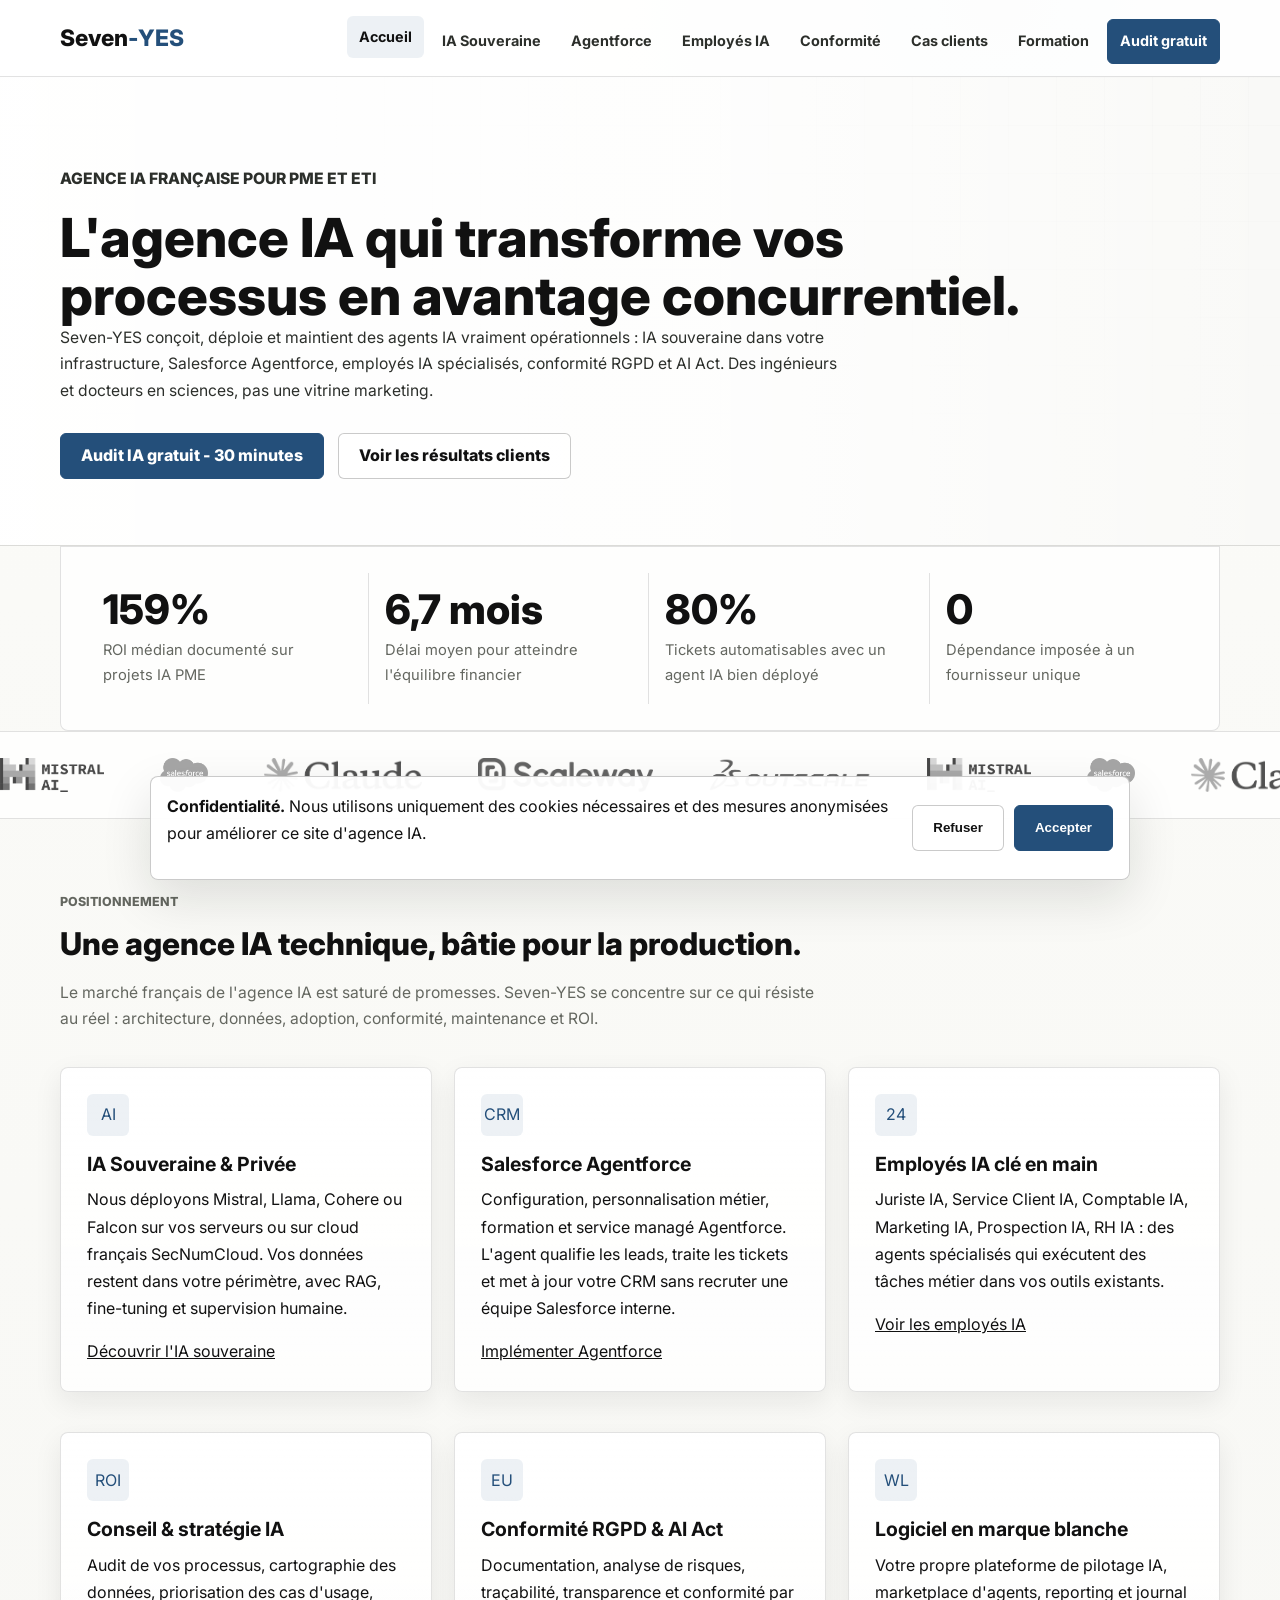
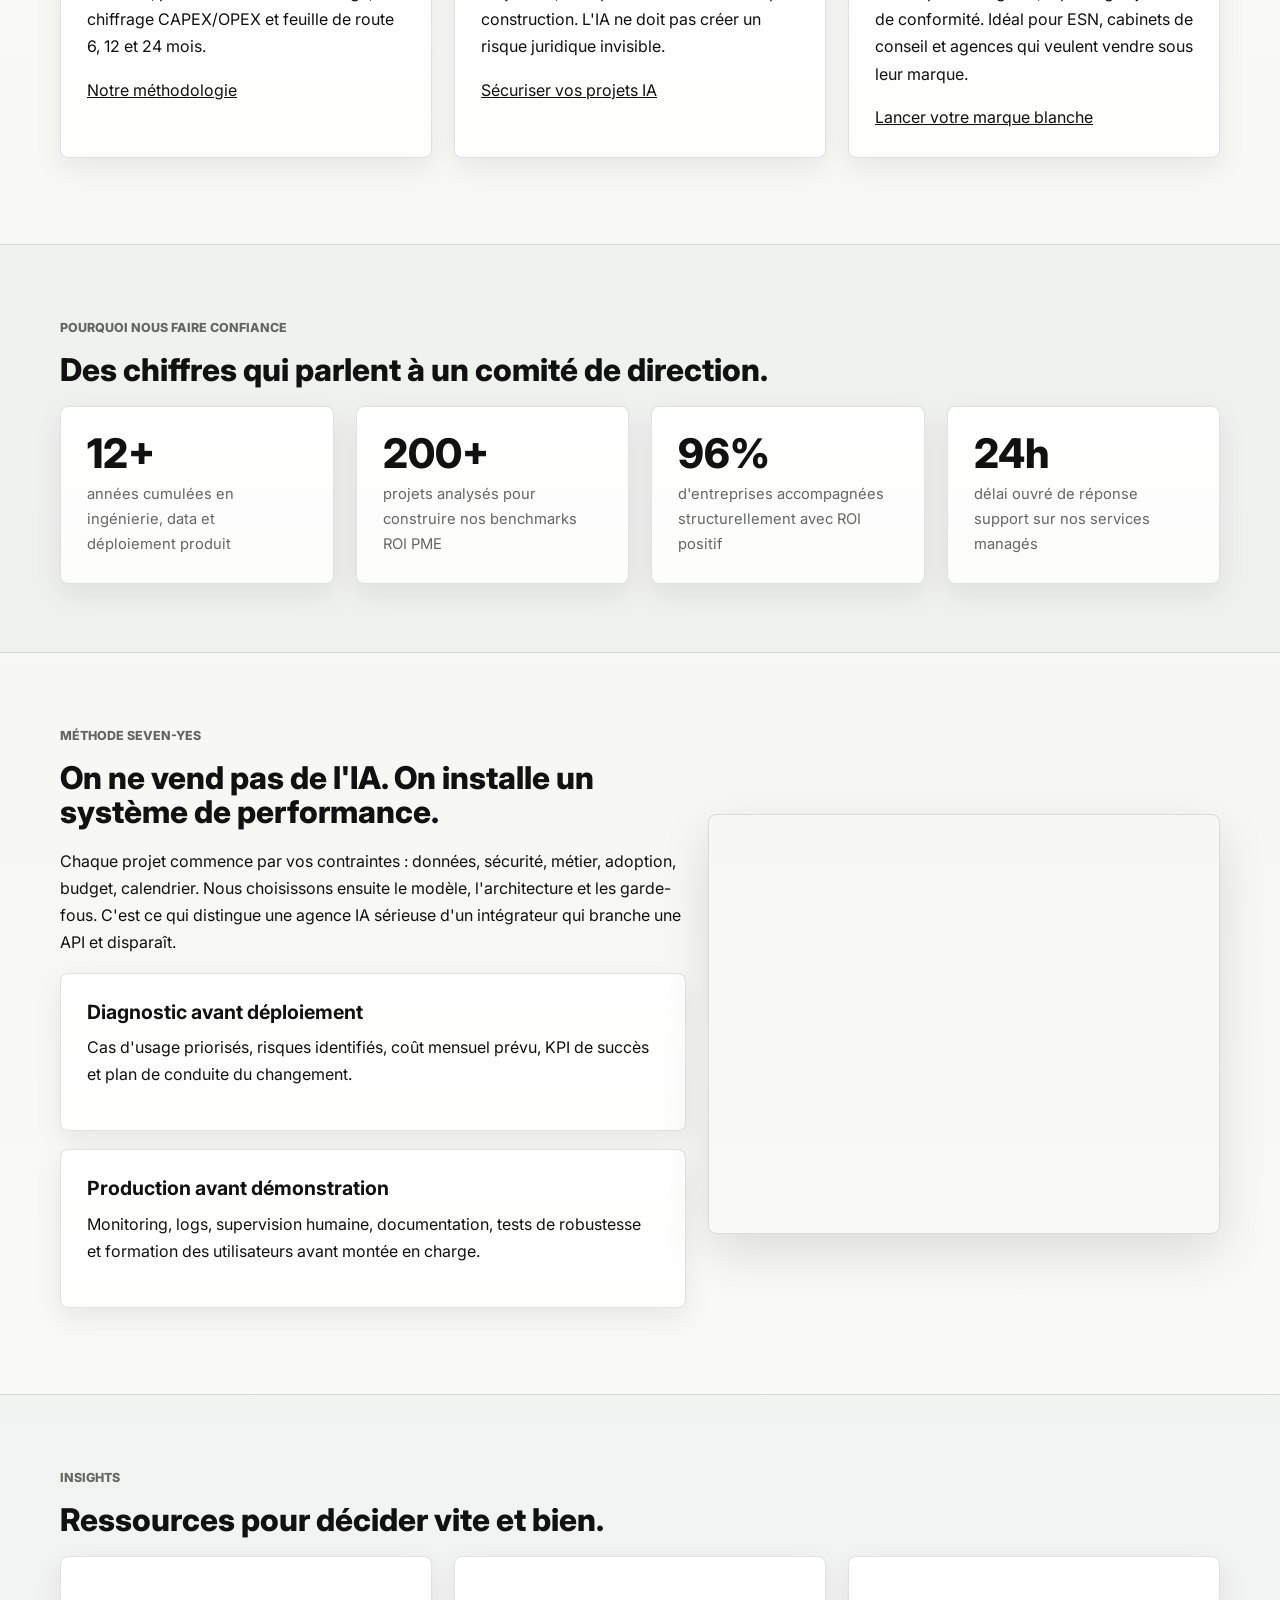
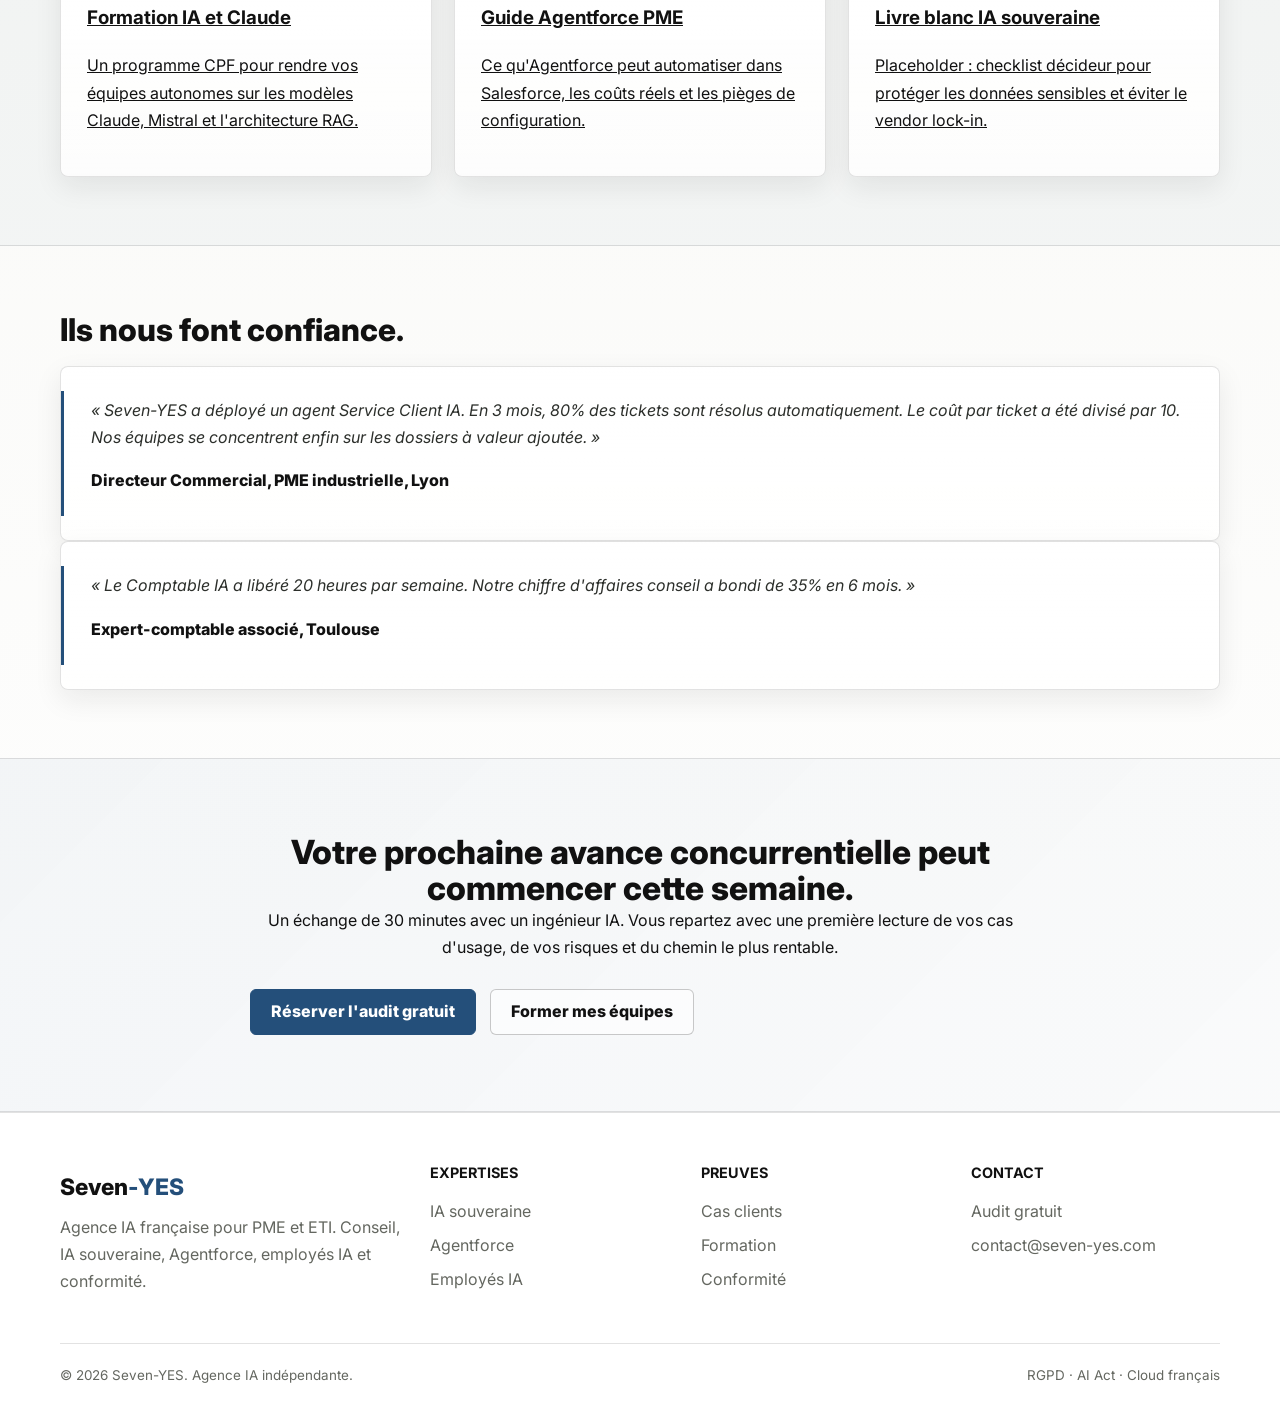
==== commit 38db0b0b: "-full revamp" ====
--- a/index.html
+++ b/index.html
@@ -11,6 +11,7 @@
   <meta property="og:type" content="website">
   <meta property="og:image" content="https://images.unsplash.com/photo-1516321318423-f06f85e504b3?auto=format&fit=crop&w=1200&q=80">
   <meta name="twitter:card" content="summary_large_image">
+  <link rel="icon" type="image/svg+xml" href="favicon.svg">
   <link rel="stylesheet" href="style.css">
 </head>
 <body>
--- a/style.css
+++ b/style.css
@@ -1,22 +1,22 @@
 @import url("https://fonts.googleapis.com/css2?family=Inter:wght@400;500;600;700;800&display=swap");
 
 :root {
-  --bg: #050505;
-  --bg-soft: #0b0b0b;
-  --surface: #111111;
-  --surface-2: #171717;
-  --surface-3: #222222;
-  --text: #f8fafc;
-  --text-muted: #a8a8a8;
-  --text-soft: #d8d8d8;
-  --border: rgba(255, 255, 255, 0.12);
-  --border-strong: rgba(255, 255, 255, 0.24);
-  --accent: #ffffff;
-  --accent-2: #d6d6d6;
-  --accent-3: #cfcfcf;
+  --bg: #f7f7f4;
+  --bg-soft: #ffffff;
+  --surface: #ffffff;
+  --surface-2: #f1f2ee;
+  --surface-3: #e7e9e2;
+  --text: #111111;
+  --text-muted: #646760;
+  --text-soft: #2c2f2b;
+  --border: rgba(17, 17, 17, 0.12);
+  --border-strong: rgba(17, 17, 17, 0.22);
+  --accent: #244f7a;
+  --accent-2: #5f7388;
+  --accent-3: #244f7a;
   --danger: #ff6b6b;
-  --shadow: 0 18px 56px rgba(0, 0, 0, 0.48);
-  --shadow-soft: 0 10px 32px rgba(0, 0, 0, 0.3);
+  --shadow: 0 18px 50px rgba(20, 24, 20, 0.12);
+  --shadow-soft: 0 10px 28px rgba(20, 24, 20, 0.08);
   --radius: 8px;
   --radius-sm: 6px;
   --container: 1160px;
@@ -38,8 +38,8 @@
   font-family: var(--font);
   color: var(--text);
   background:
-    radial-gradient(circle at 72% 0%, rgba(255, 255, 255, 0.06), transparent 28rem),
-    linear-gradient(180deg, #050505 0%, #0a0a0a 48%, #050505 100%);
+    radial-gradient(circle at 78% 0%, rgba(36, 79, 122, 0.075), transparent 28rem),
+    linear-gradient(180deg, #fbfbf8 0%, #f7f7f4 52%, #ffffff 100%);
   line-height: 1.7;
   font-size: 16px;
   opacity: 0;
@@ -100,7 +100,7 @@
   z-index: 999;
   padding: 10px 14px;
   background: var(--accent);
-  color: #050505;
+  color: #ffffff;
   border-radius: var(--radius-sm);
   font-weight: 800;
   transition: top 0.2s ease;
@@ -115,7 +115,7 @@
   top: 0;
   z-index: 80;
   border-bottom: 1px solid var(--border);
-  background: rgba(5, 5, 5, 0.88);
+  background: rgba(255, 255, 255, 0.88);
   backdrop-filter: blur(18px);
 }
 
@@ -139,7 +139,7 @@
 
 .logo span,
 .logo em {
-  color: var(--accent-2);
+  color: var(--accent);
   font-style: normal;
   font-weight: 800;
 }
@@ -170,22 +170,22 @@
 .nav-links a:hover,
 .nav-links a.active {
   color: var(--text);
-  background: rgba(255, 255, 255, 0.08);
+  background: rgba(36, 79, 122, 0.08);
   transform: translateY(-1px);
 }
 
 .nav-links a.btn-contact,
 .nav-cta {
-  border: 1px solid var(--text);
-  background: var(--text);
-  color: #050505;
+  border: 1px solid var(--accent);
+  background: var(--accent);
+  color: #ffffff;
   box-shadow: none;
 }
 
 .nav-links a.btn-contact:hover,
 .nav-cta:hover {
-  color: #050505;
-  background: var(--accent-2);
+  color: #ffffff;
+  background: #1d4268;
 }
 
 .menu-toggle {
@@ -235,8 +235,8 @@
   position: absolute;
   inset: 0;
   background:
-    linear-gradient(rgba(255, 255, 255, 0.026) 1px, transparent 1px),
-    linear-gradient(90deg, rgba(255, 255, 255, 0.026) 1px, transparent 1px);
+    linear-gradient(rgba(17, 17, 17, 0.035) 1px, transparent 1px),
+    linear-gradient(90deg, rgba(17, 17, 17, 0.035) 1px, transparent 1px);
   background-size: 48px 48px;
   mask-image: linear-gradient(180deg, #000 0%, transparent 92%);
   opacity: 0.5;
@@ -247,15 +247,15 @@
   content: "";
   position: absolute;
   inset: 0;
-  background: linear-gradient(90deg, rgba(5, 5, 5, 0.97) 0%, rgba(5, 5, 5, 0.84) 56%, rgba(5, 5, 5, 0.66) 100%);
+  background: linear-gradient(90deg, rgba(255, 255, 255, 0.96) 0%, rgba(255, 255, 255, 0.84) 55%, rgba(255, 255, 255, 0.28) 100%);
 }
 
 .hero.hero-image {
   background-image: var(--hero-image);
   background-size: cover;
   background-position: center;
-  background-color: #050505;
-  background-blend-mode: luminosity;
+  background-color: #f7f7f4;
+  background-blend-mode: normal;
 }
 
 .hero-home { --hero-image: url("https://images.unsplash.com/photo-1516321318423-f06f85e504b3?auto=format&fit=crop&w=1800&q=80"); }
@@ -311,14 +311,14 @@
 
 .hero h1 {
   max-width: 980px;
-  font-size: clamp(2.15rem, 5vw, 4.35rem);
+  font-size: clamp(1.95rem, 4.2vw, 3.55rem);
 }
 
 .hero p,
 .lead {
   max-width: 780px;
   color: var(--text-soft);
-  font-size: 1.02rem;
+  font-size: 0.98rem;
 }
 
 .hero-actions,
@@ -337,10 +337,10 @@
   justify-content: center;
   min-height: 46px;
   padding: 12px 20px;
-  border: 1px solid var(--text);
+  border: 1px solid var(--accent);
   border-radius: var(--radius-sm);
-  background: var(--text);
-  color: #050505;
+  background: var(--accent);
+  color: #ffffff;
   text-decoration: none;
   font-weight: 800;
   line-height: 1.2;
@@ -350,14 +350,14 @@
 }
 
 .btn:hover {
-  color: #050505;
+  color: #ffffff;
   transform: translateY(-2px);
   box-shadow: none;
 }
 
 .btn-outline,
 .btn-outline-white {
-  background: rgba(255, 255, 255, 0.06);
+  background: rgba(255, 255, 255, 0.55);
   color: var(--text);
   border-color: var(--border-strong);
   box-shadow: none;
@@ -365,14 +365,14 @@
 
 .btn-outline:hover,
 .btn-outline-white:hover {
-  background: rgba(255, 255, 255, 0.12);
+  background: rgba(36, 79, 122, 0.08);
   color: var(--text);
   box-shadow: none;
 }
 
 .btn-gold {
-  border-color: var(--text);
-  background: var(--text);
+  border-color: var(--accent);
+  background: var(--accent);
 }
 
 section,
@@ -381,21 +381,21 @@
 }
 
 .section--alt {
-  background: rgba(255, 255, 255, 0.025);
+  background: rgba(36, 79, 122, 0.035);
   border-block: 1px solid var(--border);
 }
 
 .section-title {
   max-width: 900px;
   margin-bottom: 18px;
-  font-size: clamp(1.65rem, 3vw, 2.65rem);
+  font-size: clamp(1.45rem, 2.45vw, 2.15rem);
 }
 
 .section-subtitle {
   max-width: 760px;
   margin: 0 0 34px;
   color: var(--text-muted);
-  font-size: 1.05rem;
+  font-size: 0.98rem;
 }
 
 .grid,
@@ -446,7 +446,7 @@
 .pull-stat {
   border: 1px solid var(--border);
   border-radius: var(--radius);
-  background: linear-gradient(180deg, rgba(255, 255, 255, 0.07), rgba(255, 255, 255, 0.035));
+  background: linear-gradient(180deg, rgba(255, 255, 255, 0.96), rgba(255, 255, 255, 0.78));
   box-shadow: var(--shadow-soft);
 }
 
@@ -487,7 +487,7 @@
   height: 42px;
   margin-bottom: 16px;
   border-radius: var(--radius-sm);
-  background: rgba(255, 255, 255, 0.08);
+  background: rgba(36, 79, 122, 0.08);
   color: var(--accent);
 }
 
@@ -500,7 +500,7 @@
   gap: 16px;
   border: 1px solid var(--border);
   border-radius: 0 0 var(--radius) var(--radius);
-  background: rgba(255, 255, 255, 0.04);
+  background: rgba(255, 255, 255, 0.78);
 }
 
 .trust-item {
@@ -518,7 +518,7 @@
 .stat-card .num,
 .pull-stat .num {
   color: var(--text);
-  font-size: clamp(2rem, 4vw, 3.2rem);
+  font-size: clamp(1.65rem, 3.2vw, 2.55rem);
   line-height: 1;
   font-weight: 800;
   letter-spacing: 0;
@@ -537,7 +537,7 @@
   overflow: hidden;
   padding: 26px 0;
   border-block: 1px solid var(--border);
-  background: rgba(255, 255, 255, 0.025);
+  background: rgba(255, 255, 255, 0.72);
 }
 
 .partner-marquee {
@@ -557,7 +557,7 @@
 .partner-logos img {
   height: 34px;
   width: auto;
-  filter: grayscale(1) invert(1) brightness(1.2) opacity(0.72);
+  filter: grayscale(1) opacity(0.72);
   transition: filter 0.2s ease, transform 0.2s ease;
 }
 
@@ -590,8 +590,8 @@
 .case-card:hover,
 .module-card:hover {
   transform: translateY(-4px);
-  border-color: rgba(255, 255, 255, 0.28);
-  background: linear-gradient(180deg, rgba(255, 255, 255, 0.085), rgba(255, 255, 255, 0.04));
+  border-color: rgba(36, 79, 122, 0.26);
+  background: linear-gradient(180deg, rgba(255, 255, 255, 1), rgba(36, 79, 122, 0.035));
 }
 
 .testimonial {
@@ -608,7 +608,7 @@
   top: 24px;
   bottom: 24px;
   width: 3px;
-  background: var(--text);
+  background: var(--accent);
 }
 
 .testimonial .author {
@@ -626,7 +626,7 @@
   background-size: cover;
   background-position: center;
   box-shadow: var(--shadow);
-  filter: grayscale(1);
+  filter: none;
 }
 
 .media-team { --image: url("https://images.unsplash.com/photo-1552664730-d307ca884978?auto=format&fit=crop&w=1200&q=80"); }
@@ -674,7 +674,7 @@
   padding: 14px 16px;
   border: 1px solid var(--border-strong);
   border-radius: var(--radius);
-  background: rgba(12, 12, 12, 0.94);
+  background: rgba(255, 255, 255, 0.94);
   box-shadow: var(--shadow);
   backdrop-filter: blur(18px);
 }
@@ -706,7 +706,7 @@
   padding: 10px 14px;
   border: 1px solid var(--border);
   border-radius: var(--radius-sm);
-  background: rgba(255, 255, 255, 0.05);
+  background: rgba(255, 255, 255, 0.72);
   color: var(--text-soft);
   font: inherit;
   font-weight: 800;
@@ -718,9 +718,9 @@
 .filter-button.active,
 .tab-button:hover,
 .filter-button:hover {
-  border-color: rgba(255, 255, 255, 0.38);
-  color: var(--text);
-  background: rgba(255, 255, 255, 0.1);
+  border-color: rgba(36, 79, 122, 0.34);
+  color: var(--text);
+  background: rgba(36, 79, 122, 0.08);
 }
 
 .agent-panel,
@@ -787,7 +787,7 @@
   padding: 12px 13px;
   border: 1px solid var(--border);
   border-radius: var(--radius-sm);
-  background: rgba(255, 255, 255, 0.06);
+  background: rgba(255, 255, 255, 0.82);
   color: var(--text);
   font: inherit;
 }
@@ -800,7 +800,7 @@
 .contact-form input:focus,
 .contact-form textarea:focus,
 .contact-form select:focus {
-  outline: 2px solid rgba(255, 255, 255, 0.34);
+  outline: 2px solid rgba(36, 79, 122, 0.22);
   border-color: var(--accent);
 }
 
@@ -821,20 +821,20 @@
   padding: 76px 0;
   border-block: 1px solid var(--border);
   background:
-    linear-gradient(135deg, rgba(255, 255, 255, 0.06), rgba(255, 255, 255, 0.025)),
-    rgba(255, 255, 255, 0.035);
+    linear-gradient(135deg, rgba(36, 79, 122, 0.055), rgba(95, 115, 136, 0.035)),
+    rgba(255, 255, 255, 0.72);
   text-align: center;
 }
 
 .cta-band h2 {
-  font-size: clamp(1.8rem, 3.4vw, 3rem);
+  font-size: clamp(1.55rem, 2.6vw, 2.35rem);
 }
 
 footer {
   padding: 48px 0 34px;
   border-top: 1px solid var(--border);
   color: var(--text-muted);
-  background: #06080c;
+  background: #ffffff;
 }
 
 .footer-grid {
@@ -849,7 +849,7 @@
 }
 
 footer a:hover {
-  color: var(--text);
+  color: var(--accent);
 }
 
 footer h5 {
@@ -884,7 +884,7 @@
   padding: 16px;
   border: 1px solid var(--border-strong);
   border-radius: var(--radius);
-  background: rgba(12, 12, 12, 0.96);
+  background: rgba(255, 255, 255, 0.96);
   box-shadow: var(--shadow);
 }
 
@@ -907,8 +907,8 @@
   height: 44px;
   border: 1px solid var(--border-strong);
   border-radius: 50%;
-  background: rgba(12, 12, 12, 0.92);
-  color: var(--text);
+  background: rgba(255, 255, 255, 0.94);
+  color: var(--accent);
   opacity: 0;
   pointer-events: none;
   transform: translateY(10px);
@@ -976,7 +976,7 @@
     gap: 8px;
     padding: 20px;
     border-bottom: 1px solid var(--border);
-    background: rgba(5, 5, 5, 0.98);
+    background: rgba(255, 255, 255, 0.98);
     transform: translateY(-120%);
     opacity: 0;
     pointer-events: none;
@@ -1042,7 +1042,7 @@
   }
 
   .hero h1 {
-    font-size: clamp(2rem, 11vw, 3.3rem);
+    font-size: clamp(1.85rem, 9vw, 2.8rem);
   }
 
   .cards-grid,
